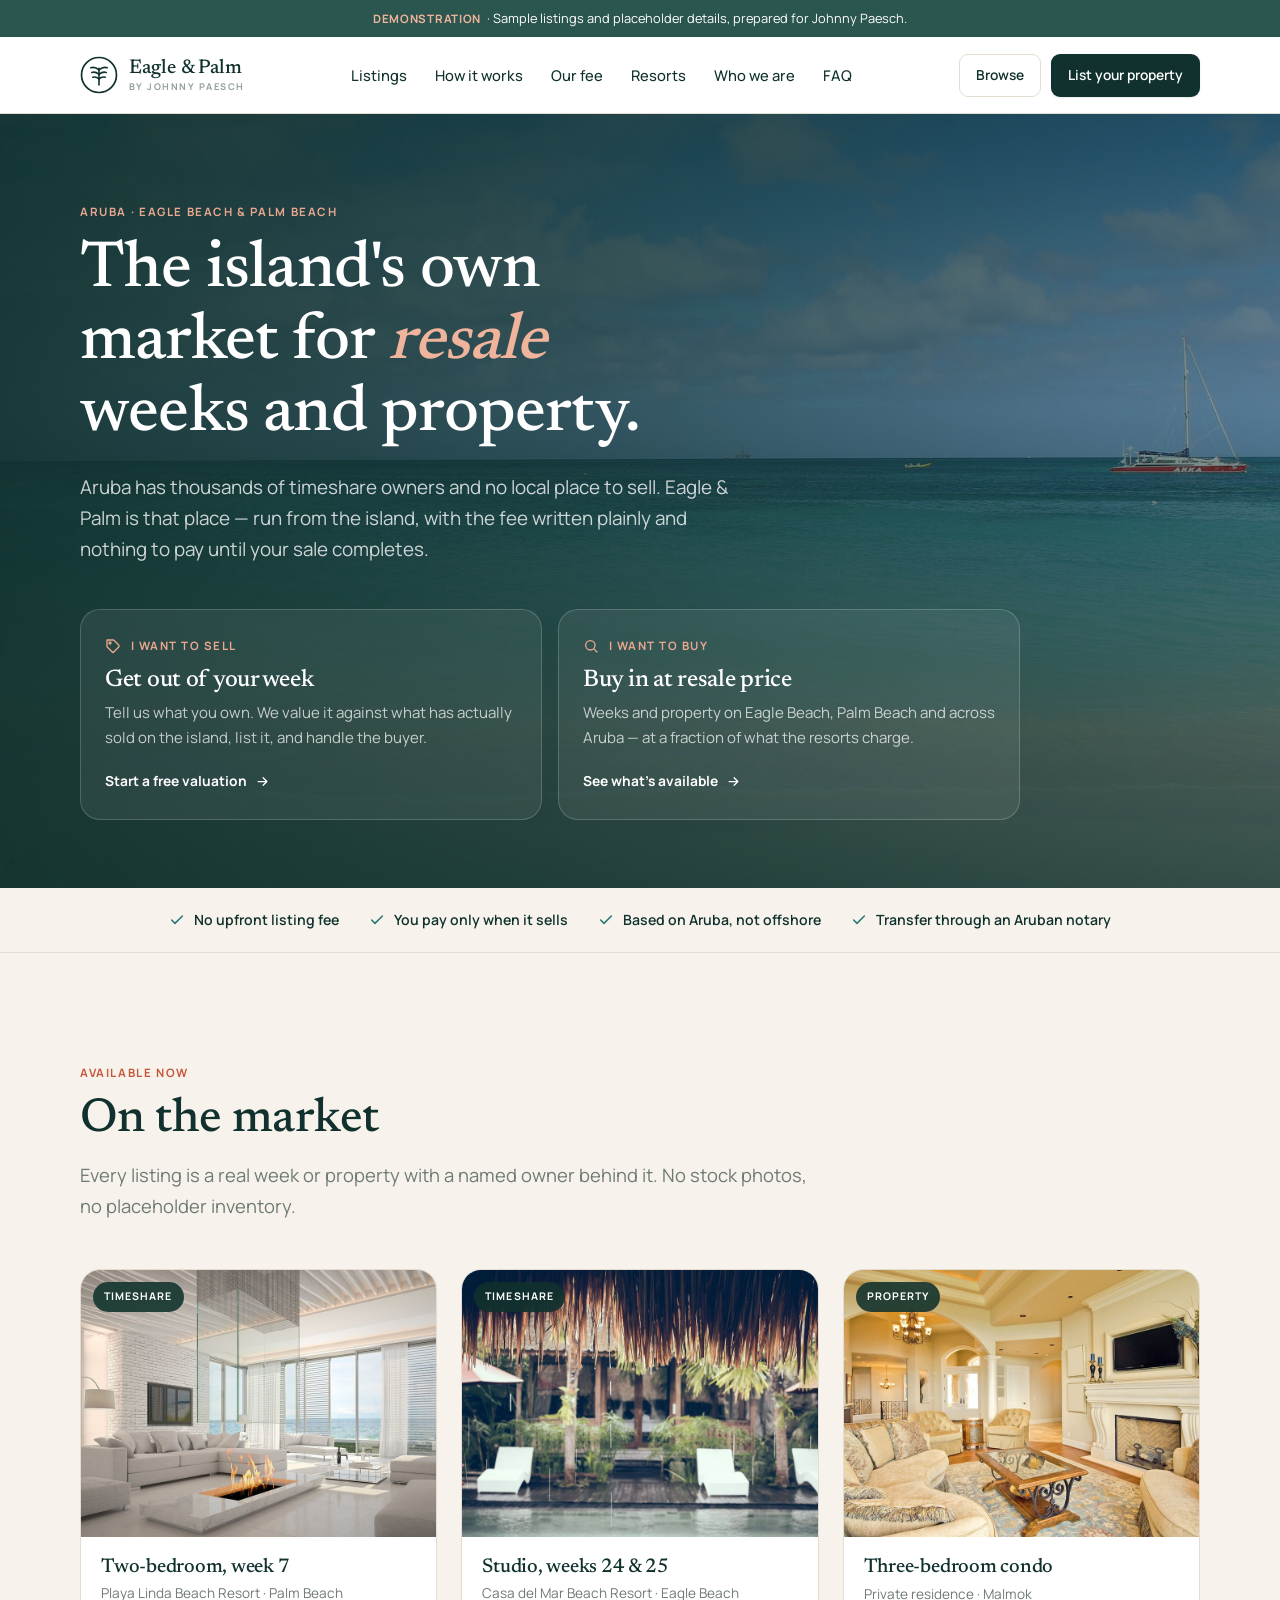
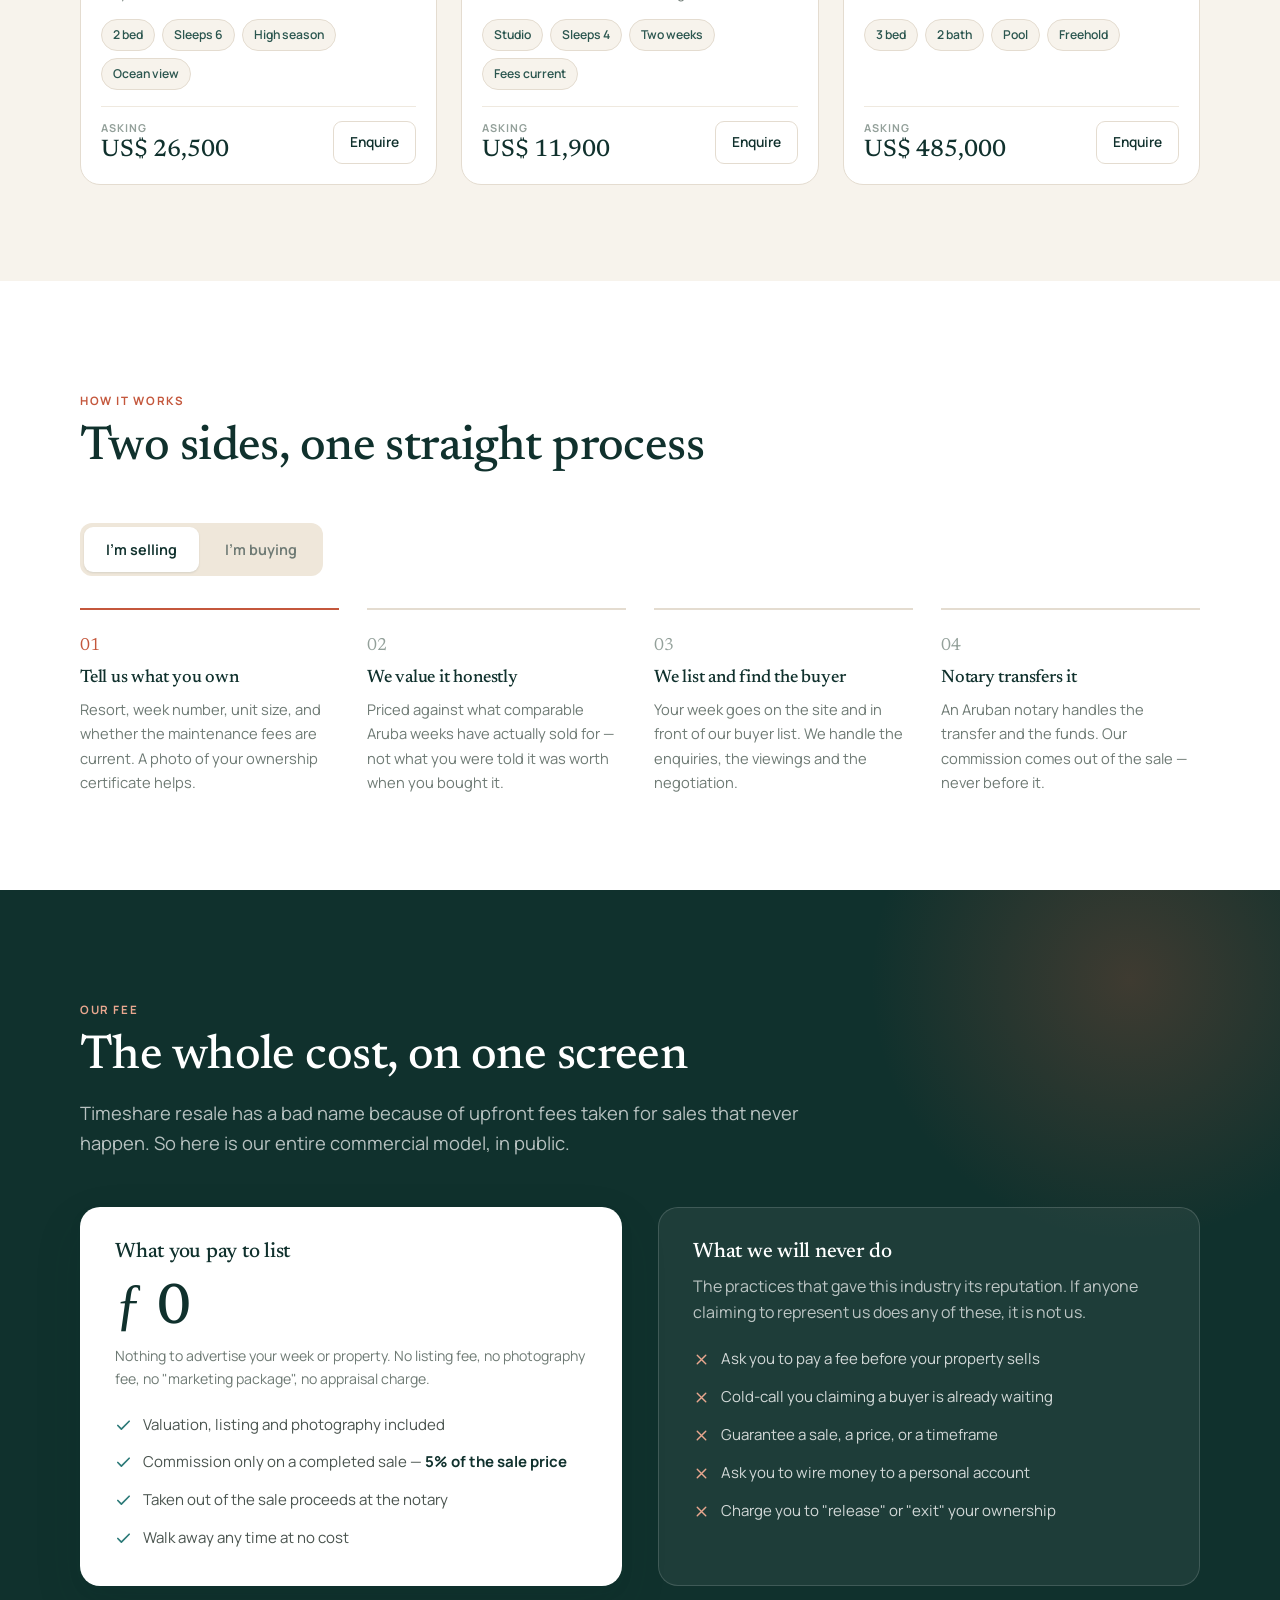
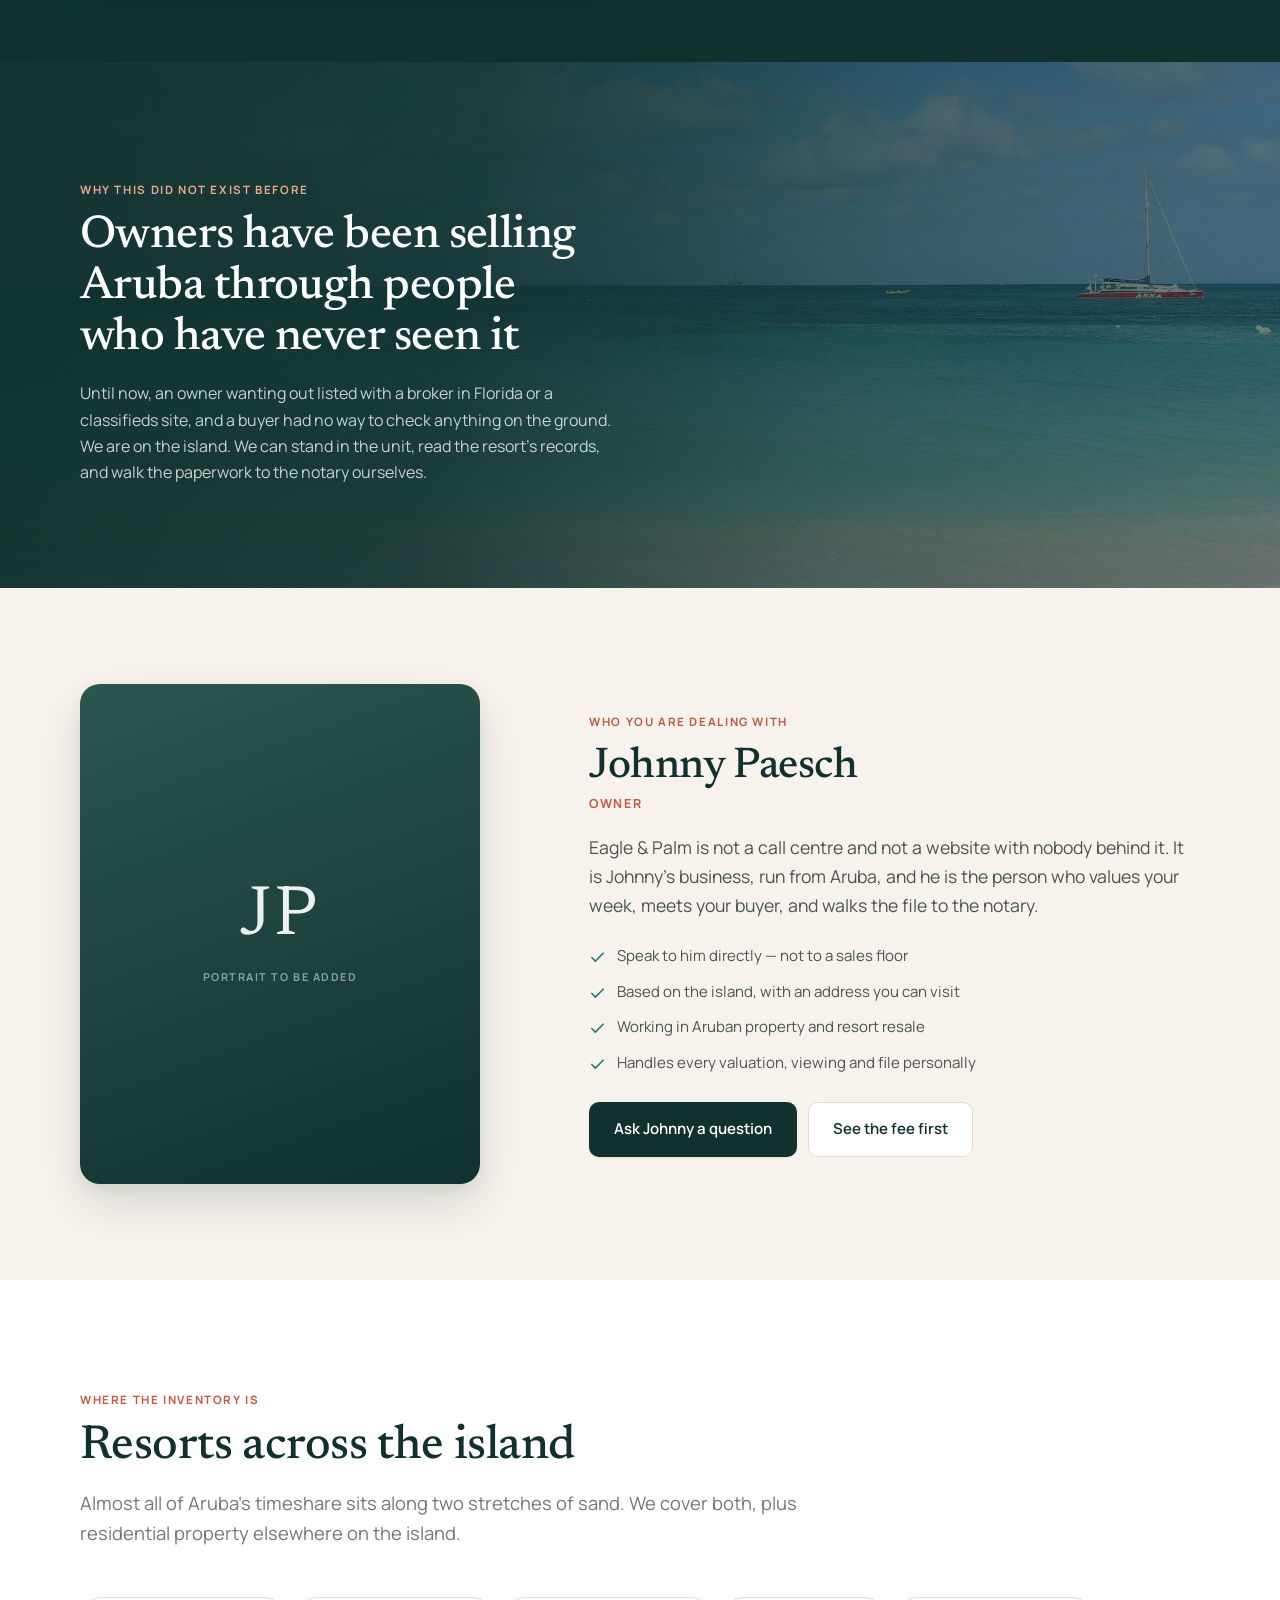
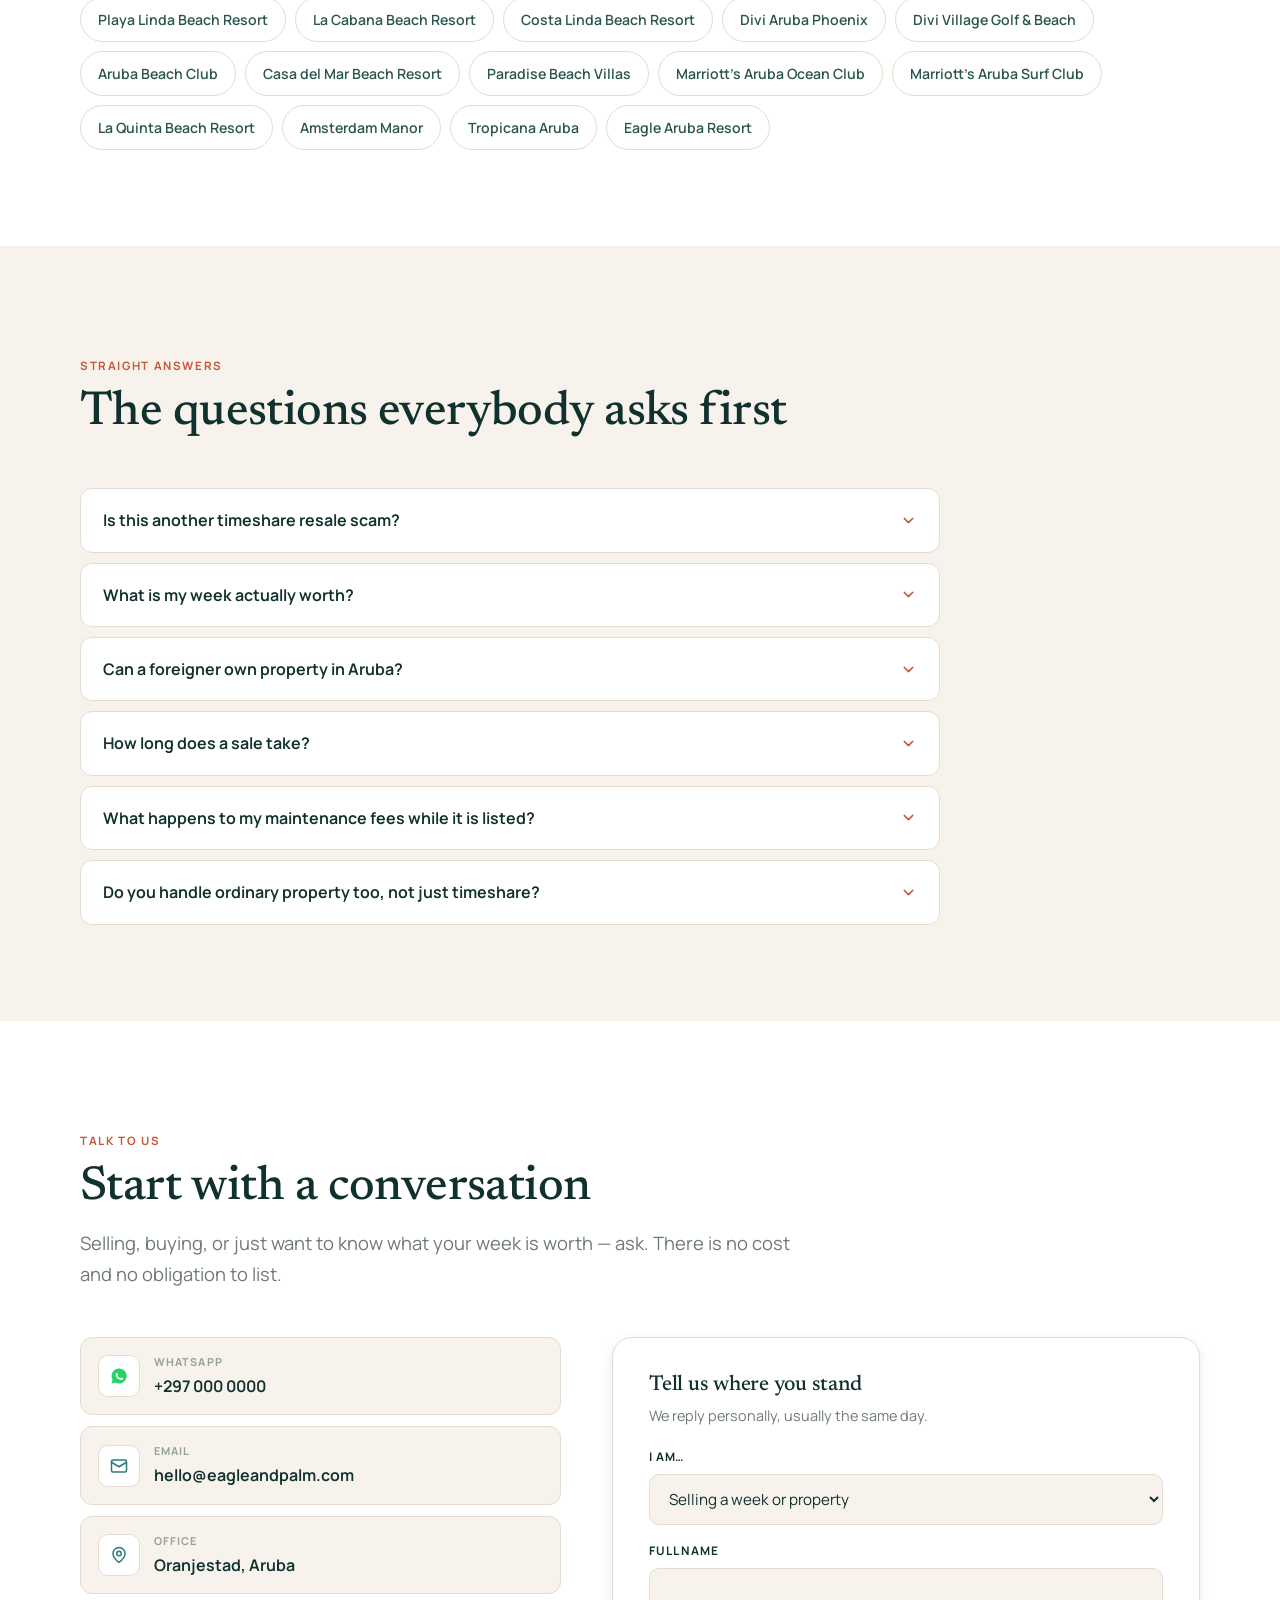
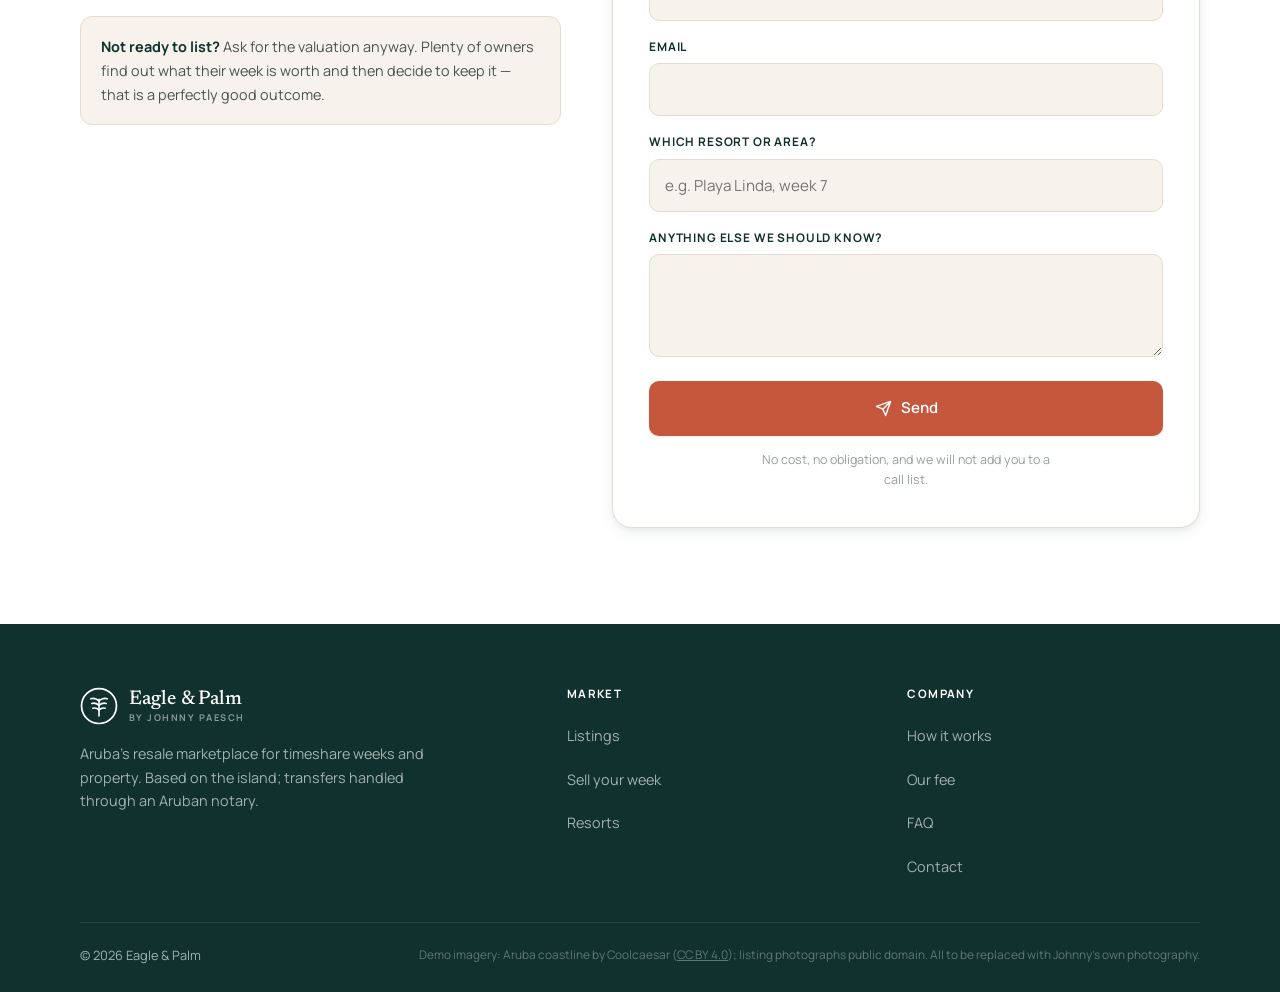
==== index.html @ dcf11fbc "Eagle & Palm — Aruba resale marketplace (demo build) A two-sided marketplace for Aruba timeshare wee" ====
<!DOCTYPE html>
<html lang="en">
<head>
<meta charset="UTF-8">
<meta name="viewport" content="width=device-width, initial-scale=1.0, viewport-fit=cover">
<title>Eagle &amp; Palm by Johnny Paesch — Aruba timeshare resale &amp; property</title>
<meta name="description" content="Aruba's own resale marketplace for timeshare weeks and property, run by Johnny Paesch. List with no upfront fee — you pay only when it sells. Based on the island, transfers handled through an Aruban notary.">
<meta name="theme-color" content="#10312D">
<meta property="og:type" content="website">
<meta property="og:title" content="Eagle &amp; Palm by Johnny Paesch — Aruba timeshare resale &amp; property">
<meta property="og:description" content="List your Aruba week or property with no upfront fee. You pay only when it sells.">
<style>
@font-face{font-family:'Newsreader';font-style:normal;font-weight:200 800;font-display:swap;src:url(fonts/newsreader.woff2) format('woff2')}
@font-face{font-family:'Manrope';font-style:normal;font-weight:200 800;font-display:swap;src:url(fonts/manrope.woff2) format('woff2')}

:root{
  /* Deep marine ink, warm bone paper, sunset coral. */
  --ink:#10312D; --ink-2:#1B453F; --ink-3:#2B564F;
  --paper:#FFFFFF; --sand:#F7F3EC; --sand-2:#EFE7DA;
  --coral:#C4573C; --coral-lift:#D66A4D; --sea:#2C7A78;
  --body:#4A544F; --muted:#6E7A74; --faint:#93A09A;
  --line:#E4DCD0; --line-soft:#EFE9DF;
  --ease:cubic-bezier(.16,1,.3,1);
  --sh-sm:0 1px 2px rgba(16,49,45,.06),0 1px 3px rgba(16,49,45,.05);
  --sh-md:0 4px 14px rgba(16,49,45,.08),0 2px 4px rgba(16,49,45,.04);
  --sh-lg:0 20px 48px rgba(16,49,45,.14),0 6px 14px rgba(16,49,45,.06);
  --r:12px; --r-lg:20px;
}
*{margin:0;padding:0;box-sizing:border-box}
html{scroll-behavior:smooth;-webkit-text-size-adjust:100%;scroll-padding-top:92px}
section[id]{scroll-margin-top:92px}
body{background:var(--paper);color:var(--body);font-family:'Manrope',system-ui,sans-serif;font-size:16px;
  line-height:1.65;-webkit-font-smoothing:antialiased;overflow-x:hidden}
h1,h2,h3{font-family:'Newsreader',Georgia,serif;color:var(--ink);font-weight:500;line-height:1.1;
  letter-spacing:-.012em;text-wrap:balance}
a{color:inherit;text-decoration:none}
button,input,select,textarea{font:inherit;color:inherit}
img,svg{display:block;max-width:100%}
:focus-visible{outline:2px solid var(--sea);outline-offset:2px;border-radius:4px}
::selection{background:rgba(196,87,60,.18)}
.hidden{display:none!important}
.wrap{max-width:1200px;margin:0 auto;padding-inline:clamp(18px,4vw,40px)}
.skip{position:absolute;left:-9999px;background:var(--ink);color:#fff;padding:10px 18px;z-index:200}
.skip:focus{left:8px;top:8px}
/* DEMO BANNER — delete the .demo-bar rule and its element to go live */
.demo-bar{background:#2B564F;color:#fff;font-size:.8rem;text-align:center;padding:9px 16px;line-height:1.5}
.demo-bar b{color:#F0B49C;font-weight:700;letter-spacing:.06em;text-transform:uppercase;font-size:.72rem}
.eyebrow{font-size:.72rem;font-weight:700;letter-spacing:.14em;text-transform:uppercase;color:var(--coral)}
.eyebrow.light{color:#E9A78F}
.lede{font-size:clamp(1.02rem,1.5vw,1.15rem);color:var(--muted);text-wrap:pretty}
.sec{padding-block:clamp(56px,7.5vw,96px)}
.sec-head{max-width:740px;margin-bottom:clamp(28px,4vw,48px)}
.sec-head h2{font-size:clamp(1.9rem,4.4vw,3rem);margin-top:12px}
.sec-head p{margin-top:14px}

/* ---------- buttons ---------- */
.btn{display:inline-flex;align-items:center;justify-content:center;gap:9px;font-weight:600;font-size:.94rem;
  padding:14px 24px;border-radius:10px;border:1px solid transparent;cursor:pointer;transition:.2s var(--ease);
  text-align:center;min-height:48px}
.btn svg{width:17px;height:17px;flex:none}
.btn-ink{background:var(--ink);color:#fff;box-shadow:var(--sh-sm)}
.btn-ink:hover{background:var(--ink-2);transform:translateY(-1px);box-shadow:var(--sh-md)}
.btn-coral{background:var(--coral);color:#fff;box-shadow:var(--sh-sm)}
.btn-coral:hover{background:var(--coral-lift);transform:translateY(-1px);box-shadow:var(--sh-md)}
.btn-line{background:var(--paper);color:var(--ink);border-color:var(--line)}
.btn-line:hover{border-color:var(--ink);background:var(--sand)}
.btn-onink{background:rgba(255,255,255,.1);color:#fff;border-color:rgba(255,255,255,.28)}
.btn-onink:hover{background:rgba(255,255,255,.18)}
.btn-sm{padding:9px 16px;font-size:.86rem;min-height:42px;border-radius:9px}
.btn-block{width:100%}

/* ---------- header ---------- */
header{position:sticky;top:0;z-index:90;background:var(--paper);border-bottom:1px solid var(--line)}
.bar{display:flex;align-items:center;justify-content:space-between;gap:18px;height:76px}
.brand{display:flex;align-items:center;gap:11px;min-height:44px}
.brand .mk{width:38px;height:38px;flex:none}
.brand .wm{display:flex;flex-direction:column;line-height:1.05}
.brand b{font-family:'Newsreader',serif;font-size:1.24rem;font-weight:500;color:var(--ink);letter-spacing:.005em;
  white-space:nowrap}
.brand .by{font-size:.58rem;font-weight:700;letter-spacing:.16em;text-transform:uppercase;color:var(--faint);
  white-space:nowrap;margin-top:3px}
.foot-grid .brand .by{color:rgba(255,255,255,.5)}
@media(max-width:420px){.brand b{font-size:1.08rem}.brand .by{font-size:.52rem;letter-spacing:.13em}}
nav.main{display:flex;gap:2px}
nav.main a{font-size:.92rem;font-weight:500;color:var(--ink);padding:9px 13px;border-radius:8px;transition:.18s}
nav.main a:hover{background:var(--sand);color:var(--coral)}
.bar-r{display:flex;align-items:center;gap:10px}
.burger{display:none;background:transparent;border:1px solid var(--line);border-radius:9px;padding:10px;cursor:pointer;
  min-height:44px;min-width:44px;align-items:center;justify-content:center}
.burger svg{width:20px;height:20px;color:var(--ink)}
.wa-head{display:none;width:44px;height:44px;border-radius:9px;background:#25D366;color:#fff;place-items:center;flex:none}
.wa-head svg{width:21px;height:21px}
@media(max-width:1060px){
  nav.main,.bar-r .btn-desk{display:none}
  .burger{display:flex}.wa-head{display:grid}
}
#mmenu{border-top:1px solid var(--line);padding:16px clamp(18px,4vw,40px) 24px;display:flex;flex-direction:column;gap:2px}
#mmenu a{font-size:1.02rem;font-weight:600;color:var(--ink);padding:13px 0;border-bottom:1px solid var(--line-soft)}
#mmenu .mcta{display:grid;gap:10px;margin-top:16px}

/* ---------- hero ---------- */
.hero{position:relative;background:var(--ink);color:#fff;overflow:hidden;isolation:isolate}
.hero-bg{position:absolute;inset:0;z-index:-2}
.hero-bg img{width:100%;height:100%;object-fit:cover}
.hero-veil{position:absolute;inset:0;z-index:-1;background:
  linear-gradient(90deg,rgba(16,49,45,.9) 0%,rgba(16,49,45,.66) 42%,rgba(16,49,45,.24) 100%),
  linear-gradient(180deg,rgba(16,49,45,.62) 0%,rgba(16,49,45,.3) 38%,rgba(16,49,45,.8) 100%)}
.hero .wrap{padding-block:clamp(52px,7vw,88px) clamp(44px,5.5vw,68px)}
.hero h1{color:#fff;font-size:clamp(2.3rem,5.6vw,4.1rem);max-width:16ch}
.hero h1 em{font-style:italic;color:#F0B49C}
.hero .sub{margin-top:20px;max-width:56ch;font-size:clamp(1.02rem,1.6vw,1.18rem);color:rgba(255,255,255,.78);text-wrap:pretty}
.paths{display:grid;grid-template-columns:1fr 1fr;gap:16px;margin-top:clamp(30px,4vw,44px);max-width:940px}
@media(max-width:760px){.paths{grid-template-columns:1fr}}
.path{display:block;background:rgba(255,255,255,.07);border:1px solid rgba(255,255,255,.18);border-radius:var(--r-lg);
  padding:26px 24px;transition:.25s var(--ease);text-align:left}
.path:hover{background:rgba(255,255,255,.13);border-color:rgba(255,255,255,.34);transform:translateY(-2px)}
.path .k{display:flex;align-items:center;gap:10px;font-size:.72rem;font-weight:700;letter-spacing:.13em;
  text-transform:uppercase;color:#E9A78F}
.path .k svg{width:16px;height:16px}
.path h2{color:#fff;font-size:1.5rem;margin:12px 0 8px}
.path p{font-size:.94rem;color:rgba(255,255,255,.72);margin-bottom:16px}
.path .go{display:inline-flex;align-items:center;gap:8px;font-size:.86rem;font-weight:700;color:#fff}
.path .go svg{width:15px;height:15px;transition:transform .25s var(--ease)}
.path:hover .go svg{transform:translateX(4px)}

/* ---------- promise bar ---------- */
.promise{background:var(--sand);border-bottom:1px solid var(--line)}
.promise .wrap{display:flex;flex-wrap:wrap;gap:14px 30px;justify-content:center;padding-block:20px}
.promise div{display:flex;align-items:center;gap:9px;font-size:.88rem;font-weight:600;color:var(--ink)}
.promise svg{width:16px;height:16px;color:var(--sea);flex:none}

/* ---------- listings ---------- */
#listings{background:var(--sand)}
.grid-l{display:grid;grid-template-columns:repeat(3,1fr);gap:clamp(16px,2vw,24px)}
@media(max-width:940px){.grid-l{grid-template-columns:repeat(2,1fr)}}
@media(max-width:620px){.grid-l{grid-template-columns:1fr}}
.card{background:var(--paper);border:1px solid var(--line);border-radius:var(--r-lg);overflow:hidden;
  transition:.28s var(--ease);display:flex;flex-direction:column}
.card:hover{transform:translateY(-3px);box-shadow:var(--sh-lg);border-color:transparent}
.card .ph{aspect-ratio:4/3;background:var(--sand-2);position:relative;overflow:hidden}
.card .ph img{width:100%;height:100%;object-fit:cover;transition:transform .6s var(--ease)}
.card:hover .ph img{transform:scale(1.04)}
.card .tag{position:absolute;top:12px;left:12px;background:rgba(16,49,45,.88);color:#fff;font-size:.66rem;
  font-weight:700;letter-spacing:.1em;text-transform:uppercase;padding:6px 11px;border-radius:20px;backdrop-filter:blur(6px)}
.card .body{padding:20px;display:flex;flex-direction:column;flex-grow:1}
.card h3{font-size:1.24rem;margin-bottom:4px}
.card .loc{font-size:.85rem;color:var(--muted);margin-bottom:14px}
.card .specs{display:flex;flex-wrap:wrap;gap:7px;margin-bottom:16px}
.card .specs span{font-size:.76rem;font-weight:600;color:var(--ink-3);background:var(--sand);border:1px solid var(--line);
  border-radius:20px;padding:5px 11px}
.card .foot{margin-top:auto;display:flex;align-items:flex-end;justify-content:space-between;gap:12px;
  padding-top:14px;border-top:1px solid var(--line-soft)}
.card .price{font-family:'Newsreader',serif;font-size:1.5rem;font-weight:500;color:var(--ink);line-height:1.1}
.card .price small{display:block;font-family:'Manrope';font-size:.68rem;font-weight:700;letter-spacing:.09em;
  text-transform:uppercase;color:var(--faint);margin-bottom:3px}
.empty-l{background:var(--paper);border:1px dashed var(--line);border-radius:var(--r-lg);padding:clamp(34px,5vw,56px);
  text-align:center;max-width:640px;margin-inline:auto}
.empty-l h3{font-size:1.5rem;margin-bottom:10px}
.empty-l p{color:var(--muted);margin-bottom:22px;max-width:44ch;margin-inline:auto}

/* ---------- how it works ---------- */
.tabs{display:flex;gap:4px;background:var(--sand-2);padding:4px;border-radius:12px;width:fit-content;margin-bottom:32px}
.tabs button{border:0;background:transparent;padding:11px 22px;border-radius:9px;font-size:.9rem;font-weight:650;
  color:var(--muted);cursor:pointer;transition:.18s;min-height:44px}
.tabs button.on{background:var(--paper);color:var(--ink);box-shadow:var(--sh-sm)}
.steps{display:grid;grid-template-columns:repeat(4,1fr);gap:clamp(16px,2.4vw,28px)}
@media(max-width:900px){.steps{grid-template-columns:1fr 1fr}}
@media(max-width:560px){.steps{grid-template-columns:1fr}}
.step{border-top:2px solid var(--line);padding-top:22px;position:relative}
.step:first-child{border-color:var(--coral)}
.step .n{font-family:'Newsreader',serif;font-size:1.1rem;color:var(--faint);display:block;margin-bottom:8px}
.step:first-child .n{color:var(--coral)}
.step h3{font-size:1.12rem;margin-bottom:8px}
.step p{font-size:.92rem;color:var(--muted)}

/* ---------- fees ---------- */
#fees{padding-bottom:clamp(48px,6vw,76px);background:var(--ink);color:rgba(255,255,255,.8);position:relative;overflow:hidden}
#fees::before{content:"";position:absolute;top:-180px;right:-120px;width:540px;height:540px;border-radius:50%;
  background:radial-gradient(circle,rgba(196,87,60,.26),transparent 68%)}
#fees .wrap{position:relative;z-index:1}
#fees h2{color:#fff}
#fees .lede{color:rgba(255,255,255,.7)}
.fee-grid{display:grid;grid-template-columns:1fr 1fr;gap:clamp(20px,3vw,36px);margin-top:clamp(28px,4vw,44px)}
@media(max-width:860px){.fee-grid{grid-template-columns:1fr}}
.fee-card{background:rgba(255,255,255,.06);border:1px solid rgba(255,255,255,.15);border-radius:var(--r-lg);padding:clamp(24px,3vw,34px)}
.fee-card.hi{background:var(--paper);color:var(--body);border-color:transparent;box-shadow:var(--sh-lg)}
.fee-card h3{font-size:1.3rem;margin-bottom:6px;color:#fff}
.fee-card.hi h3{color:var(--ink)}
.fee-card .amt{font-family:'Newsreader',serif;font-size:clamp(2.6rem,6vw,3.6rem);font-weight:500;color:var(--ink);line-height:1;margin:16px 0 6px}
.fee-card .note{font-size:.88rem;color:var(--muted)}
.fee-list{list-style:none;display:grid;gap:13px;margin-top:18px}
.fee-list li{display:flex;gap:11px;font-size:.94rem;align-items:flex-start}
.fee-list li svg{width:17px;height:17px;flex:none;margin-top:4px}
.fee-list .no svg{color:#E9A78F}
.fee-list .yes svg{color:var(--sea)}
.tbc{display:inline-block;background:rgba(196,87,60,.14);color:#E9A78F;border:1px dashed rgba(233,167,143,.5);
  border-radius:7px;padding:2px 9px;font-size:.8rem;font-weight:700;letter-spacing:.04em}
.fee-card.hi .tbc{background:rgba(196,87,60,.1);color:var(--coral);border-color:rgba(196,87,60,.4)}

/* ---------- who you're dealing with ---------- */
#owner{background:var(--sand)}
.owner-grid{display:grid;grid-template-columns:.85fr 1.15fr;gap:clamp(26px,4.5vw,60px);align-items:center}
@media(max-width:820px){.owner-grid{grid-template-columns:1fr;gap:28px}}
.owner-photo{position:relative;border-radius:var(--r-lg);overflow:hidden;background:var(--sand-2);
  aspect-ratio:4/5;max-width:400px;box-shadow:var(--sh-lg)}
.owner-photo img{width:100%;height:100%;object-fit:cover}
.owner-photo .slot{position:absolute;inset:0;display:flex;flex-direction:column;align-items:center;
  justify-content:center;gap:14px;background:linear-gradient(160deg,var(--ink-3),var(--ink))}
.owner-photo .initials{font-family:'Newsreader',serif;font-size:4.4rem;font-weight:400;color:#fff;
  letter-spacing:.04em;line-height:1;opacity:.92}
.owner-photo .cap{font-size:.68rem;font-weight:700;letter-spacing:.14em;text-transform:uppercase;
  color:rgba(255,255,255,.5)}
.owner-name{font-size:clamp(1.9rem,4vw,2.7rem);margin:12px 0 4px}
.owner-role{font-size:.78rem;font-weight:700;letter-spacing:.13em;text-transform:uppercase;color:var(--coral)}
.owner-body{margin-top:18px;font-size:clamp(1rem,1.5vw,1.1rem);color:var(--body);max-width:56ch;text-wrap:pretty}
.owner-facts{display:grid;gap:11px;margin-top:24px;max-width:520px}
.owner-facts div{display:flex;gap:11px;align-items:flex-start;font-size:.94rem}
.owner-facts svg{width:17px;height:17px;color:var(--sea);flex:none;margin-top:5px}
.owner-cta{display:flex;gap:11px;flex-wrap:wrap;margin-top:26px}

/* ---------- resorts ---------- */
.resorts{display:flex;flex-wrap:wrap;gap:9px}
.resorts span{font-size:.88rem;font-weight:600;color:var(--ink-3);background:var(--paper);border:1px solid var(--line);
  border-radius:24px;padding:10px 17px}

/* ---------- band ---------- */
.band{position:relative;overflow:hidden;background:var(--ink);color:#fff}
.band img{position:absolute;inset:0;width:100%;height:100%;object-fit:cover;opacity:0;transition:opacity 1s var(--ease)}
.band img.loaded{opacity:.6}
.band::after{content:"";position:absolute;inset:0;background:
  linear-gradient(100deg,rgba(16,49,45,.96) 0%,rgba(16,49,45,.88) 36%,rgba(16,49,45,.5) 68%,rgba(16,49,45,.3) 100%)}
.band .wrap{position:relative;z-index:2;padding-block:clamp(60px,8vw,110px)}
.band h2{color:#fff;font-size:clamp(1.85rem,4.2vw,2.9rem);max-width:20ch}
.band p{color:rgba(255,255,255,.76);max-width:54ch;margin-top:16px}

/* ---------- faq ---------- */
#faq{background:var(--sand)}
.faq-list{display:grid;gap:10px;max-width:860px}
details.faq{background:var(--paper);border:1px solid var(--line);border-radius:var(--r);overflow:hidden}
details.faq summary{display:flex;align-items:center;justify-content:space-between;gap:16px;padding:18px 22px;
  cursor:pointer;font-weight:650;color:var(--ink);list-style:none;min-height:56px}
details.faq summary::-webkit-details-marker{display:none}
details.faq summary svg{width:17px;height:17px;color:var(--coral);flex:none;transition:transform .3s var(--ease)}
details.faq[open] summary svg{transform:rotate(180deg)}
details.faq .a{padding:0 22px 20px;font-size:.94rem;color:var(--muted);max-width:70ch}
details.faq .a p+p{margin-top:10px}

/* ---------- contact ---------- */
.contact-grid{display:grid;grid-template-columns:.9fr 1.1fr;gap:clamp(26px,4vw,52px);align-items:start}
@media(max-width:900px){.contact-grid{grid-template-columns:1fr}}
.deets{display:grid;gap:11px}
.deet{display:flex;align-items:center;gap:14px;background:var(--sand);border:1px solid var(--line);
  border-radius:var(--r);padding:15px 17px;transition:.2s}
.deet:hover{border-color:var(--ink)}
.deet .ic{width:42px;height:42px;border-radius:10px;background:var(--paper);border:1px solid var(--line);
  display:grid;place-items:center;flex:none}
.deet .ic svg{width:18px;height:18px;color:var(--sea)}
.deet .k{display:block;font-size:.68rem;font-weight:700;letter-spacing:.1em;text-transform:uppercase;color:var(--faint)}
.deet .v{display:block;font-weight:650;color:var(--ink);margin-top:2px;word-break:break-word}
.form-card{background:var(--paper);border:1px solid var(--line);border-radius:var(--r-lg);padding:clamp(24px,3vw,36px);
  box-shadow:var(--sh-md)}
.form-card h3{font-size:1.34rem;margin-bottom:6px}
.form-card>p{font-size:.9rem;color:var(--muted);margin-bottom:20px}
.field{margin-bottom:16px}
.field label{display:block;font-size:.74rem;font-weight:700;letter-spacing:.07em;text-transform:uppercase;
  color:var(--ink);margin-bottom:7px}
.field input,.field select,.field textarea{width:100%;min-width:0;max-width:100%;padding:13px 15px;
  background:var(--sand);border:1.5px solid var(--line);border-radius:10px;outline:0;transition:.2s;
  font-size:.95rem;color:var(--ink);font-family:inherit}
.field input[type="date"]{-webkit-appearance:none;appearance:none;display:block}
.field input[type="date"]::-webkit-date-and-time-value{text-align:left;margin:0;min-width:0}
@media(max-width:768px){.field input,.field select,.field textarea{font-size:16px}}
.field input:focus,.field select:focus,.field textarea:focus{border-color:var(--sea);background:var(--paper);
  box-shadow:0 0 0 4px rgba(44,122,120,.12)}
.form-note{font-size:.78rem;color:var(--faint);margin-top:14px;text-align:center;max-width:36ch;margin-inline:auto}

/* ---------- footer ---------- */
footer{background:var(--ink);color:rgba(255,255,255,.62);font-size:.9rem;padding-block:clamp(40px,5vw,60px) 26px}
.foot-grid{display:grid;grid-template-columns:1.5fr 1fr 1fr;gap:clamp(24px,4vw,48px);padding-bottom:34px}
@media(max-width:820px){.foot-grid{grid-template-columns:1fr;gap:28px}}
.foot-grid .brand b{color:#fff}
.foot-grid p{margin-top:14px;max-width:40ch}
.foot-grid h4{color:#fff;font-family:'Manrope';font-size:.72rem;font-weight:700;letter-spacing:.12em;
  text-transform:uppercase;margin-bottom:12px}
.foot-grid ul{list-style:none;display:grid;gap:2px}
.foot-grid ul a{display:inline-block;padding-block:9px;min-height:40px}
.foot-grid ul a:hover{color:#E9A78F}
.foot-bot{border-top:1px solid rgba(255,255,255,.1);padding-top:22px;display:flex;justify-content:space-between;
  gap:14px;flex-wrap:wrap;font-size:.8rem}
.credit{color:rgba(255,255,255,.34);font-size:.74rem}
.credit a{text-decoration:underline}

.rv{opacity:0;transform:translateY(16px);transition:opacity .6s var(--ease),transform .6s var(--ease)}
.rv.in{opacity:1;transform:none}
@media(prefers-reduced-motion:reduce){
  *,*::before,*::after{animation-duration:.01ms!important;transition-duration:.01ms!important;scroll-behavior:auto!important}
  .rv{opacity:1;transform:none}
}
</style>
<script type="application/ld+json">
{
  "@context":"https://schema.org","@type":"RealEstateAgent",
  "name":"Eagle & Palm","alternateName":"Eagle & Palm by Johnny Paesch",
  "description":"Aruba resale marketplace for timeshare weeks and property. No upfront listing fee.",
  "founder":{"@type":"Person","name":"Johnny Paesch"},
  "areaServed":{"@type":"Country","name":"Aruba"},
  "knowsLanguage":["en","nl","es","pap"]
}
</script>
</head>
<body>

<svg width="0" height="0" style="position:absolute" aria-hidden="true"><defs>
<symbol id="i-check" viewBox="0 0 24 24" fill="none" stroke="currentColor" stroke-width="2.4" stroke-linecap="round" stroke-linejoin="round"><path d="m20 6-11 11-5-5"/></symbol>
<symbol id="i-x" viewBox="0 0 24 24" fill="none" stroke="currentColor" stroke-width="2" stroke-linecap="round"><path d="M18 6 6 18M6 6l12 12"/></symbol>
<symbol id="i-arrow" viewBox="0 0 24 24" fill="none" stroke="currentColor" stroke-width="2" stroke-linecap="round" stroke-linejoin="round"><path d="M5 12h14M13 6l6 6-6 6"/></symbol>
<symbol id="i-menu" viewBox="0 0 24 24" fill="none" stroke="currentColor" stroke-width="2" stroke-linecap="round"><path d="M3 6h18M3 12h18M3 18h18"/></symbol>
<symbol id="i-tag" viewBox="0 0 24 24" fill="none" stroke="currentColor" stroke-width="2" stroke-linecap="round" stroke-linejoin="round"><path d="M20.6 13.4 12 22l-9-9V3h10l7.6 7.6a2 2 0 0 1 0 2.8Z"/><circle cx="7.5" cy="7.5" r="1.5"/></symbol>
<symbol id="i-search" viewBox="0 0 24 24" fill="none" stroke="currentColor" stroke-width="2" stroke-linecap="round" stroke-linejoin="round"><circle cx="11" cy="11" r="7"/><path d="m21 21-4.3-4.3"/></symbol>
<symbol id="i-shield" viewBox="0 0 24 24" fill="none" stroke="currentColor" stroke-width="2" stroke-linecap="round" stroke-linejoin="round"><path d="M12 22s8-4 8-10V5l-8-3-8 3v7c0 6 8 10 8 10Z"/><path d="m9 12 2 2 4-4"/></symbol>
<symbol id="i-pin" viewBox="0 0 24 24" fill="none" stroke="currentColor" stroke-width="2" stroke-linecap="round" stroke-linejoin="round"><path d="M20 10c0 6-8 12-8 12s-8-6-8-12a8 8 0 0 1 16 0Z"/><circle cx="12" cy="10" r="3"/></symbol>
<symbol id="i-mail" viewBox="0 0 24 24" fill="none" stroke="currentColor" stroke-width="2" stroke-linecap="round" stroke-linejoin="round"><rect x="2" y="4" width="20" height="16" rx="2"/><path d="m22 7-10 6L2 7"/></symbol>
<symbol id="i-chev" viewBox="0 0 24 24" fill="none" stroke="currentColor" stroke-width="2" stroke-linecap="round" stroke-linejoin="round"><path d="m6 9 6 6 6-6"/></symbol>
<symbol id="i-send" viewBox="0 0 24 24" fill="none" stroke="currentColor" stroke-width="2" stroke-linecap="round" stroke-linejoin="round"><path d="M22 2 11 13M22 2l-7 20-4-9-9-4Z"/></symbol>
<symbol id="i-wa" viewBox="0 0 24 24" fill="currentColor"><path d="M12 2a10 10 0 0 0-8.6 15L2 22l5.2-1.4A10 10 0 1 0 12 2Zm5.6 14.2c-.2.6-1.2 1.2-1.7 1.2-.5.1-1 .1-1.6-.1-.4-.1-.9-.3-1.5-.5-2.6-1.1-4.3-3.7-4.4-3.9-.1-.2-1-1.4-1-2.6s.6-1.8.9-2.1c.2-.2.5-.3.7-.3h.5c.2 0 .4 0 .6.5l.8 1.9c.1.1.1.3 0 .5l-.3.4-.4.4c-.1.1-.3.3-.1.5.1.3.6 1.1 1.4 1.7 1 .8 1.7 1.1 2 1.2.2.1.4.1.5-.1l.7-.9c.2-.2.3-.2.6-.1l1.8.9c.3.1.4.2.5.3.1.2.1.6-.1 1.1Z"/></symbol>
<symbol id="i-key" viewBox="0 0 24 24" fill="none" stroke="currentColor" stroke-width="2" stroke-linecap="round" stroke-linejoin="round"><circle cx="7.5" cy="15.5" r="4.5"/><path d="m10.7 12.3 8.6-8.6M17 6l3 3M14 9l3 3"/></symbol>
<symbol id="i-cal" viewBox="0 0 24 24" fill="none" stroke="currentColor" stroke-width="2" stroke-linecap="round" stroke-linejoin="round"><rect x="3" y="4" width="18" height="18" rx="2"/><path d="M16 2v4M8 2v4M3 10h18"/></symbol>
<symbol id="i-mark" viewBox="0 0 40 40">
  <circle cx="20" cy="20" r="18.4" fill="none" stroke="currentColor" stroke-width="1.8"/>
  <g stroke="currentColor" stroke-width="1.7" stroke-linecap="round" fill="none">
    <path d="M20 30.5V13"/>
    <path d="M20 14.6c-3-2.6-6.1-3.1-8.7-2.2"/><path d="M20 14.6c3-2.6 6.1-3.1 8.7-2.2"/>
    <path d="M20 19.4c-2.7-2.3-5.4-2.8-7.6-2"/><path d="M20 19.4c2.7-2.3 5.4-2.8 7.6-2"/>
    <path d="M20 24.1c-2.3-2-4.6-2.4-6.5-1.7"/><path d="M20 24.1c2.3-2 4.6-2.4 6.5-1.7"/>
  </g>
</symbol>
</defs></svg>

<!-- DEMO BANNER — delete this element before the site goes live -->
<div class="demo-bar"><b>Demonstration</b> &nbsp;· Sample listings and placeholder details, prepared for Johnny Paesch.</div>

<a class="skip" href="#main">Skip to content</a>

<header>
  <div class="wrap bar">
    <a href="#top" class="brand" aria-label="Eagle &amp; Palm home">
      <svg class="mk" style="color:var(--ink)"><use href="#i-mark"/></svg>
      <span class="wm"><b>Eagle &amp; Palm</b><span class="by">by Johnny Paesch</span></span>
    </a>
    <nav class="main" aria-label="Main">
      <a href="#listings">Listings</a>
      <a href="#how">How it works</a>
      <a href="#fees">Our fee</a>
      <a href="#resorts">Resorts</a>
      <a href="#owner">Who we are</a>
      <a href="#faq">FAQ</a>
    </nav>
    <div class="bar-r">
      <a class="btn btn-sm btn-line btn-desk" href="#buy">Browse</a>
      <a class="btn btn-sm btn-ink btn-desk" href="#sell">List your property</a>
      <a class="wa-head" id="wa-head" href="#contact" aria-label="WhatsApp"><svg><use href="#i-wa"/></svg></a>
      <button class="burger" onclick="EP.menu()" aria-label="Menu"><svg><use href="#i-menu"/></svg></button>
    </div>
  </div>
  <div id="mmenu" class="hidden">
    <a href="#listings" onclick="EP.menu()">Listings</a>
    <a href="#how" onclick="EP.menu()">How it works</a>
    <a href="#fees" onclick="EP.menu()">Our fee</a>
    <a href="#resorts" onclick="EP.menu()">Resorts</a>
    <a href="#owner" onclick="EP.menu()">Who we are</a>
    <a href="#faq" onclick="EP.menu()">FAQ</a>
    <div class="mcta">
      <a class="btn btn-ink btn-block" href="#sell" onclick="EP.menu()">List your property</a>
      <a class="btn btn-line btn-block" href="#buy" onclick="EP.menu()">Browse listings</a>
    </div>
  </div>
</header>

<main id="main">
<section class="hero" id="top">
  <div class="hero-bg">
    <picture>
      <source media="(max-width:700px)" srcset="hero-tall.jpg">
      <img src="hero-wide.jpg" alt="The turquoise shallows off Aruba's west coast" fetchpriority="high">
    </picture>
  </div>
  <div class="hero-veil" aria-hidden="true"></div>
  <div class="wrap">
    <p class="eyebrow light">Aruba · Eagle Beach &amp; Palm Beach</p>
    <h1 style="margin-top:14px">The island's own market for <em>resale</em> weeks and property.</h1>
    <p class="sub">Aruba has thousands of timeshare owners and no local place to sell. Eagle &amp; Palm is that place —
      run from the island, with the fee written plainly and nothing to pay until your sale completes.</p>
    <div class="paths">
      <a class="path" href="#sell">
        <span class="k"><svg><use href="#i-tag"/></svg>I want to sell</span>
        <h2>Get out of your week</h2>
        <p>Tell us what you own. We value it against what has actually sold on the island, list it, and handle the buyer.</p>
        <span class="go">Start a free valuation <svg><use href="#i-arrow"/></svg></span>
      </a>
      <a class="path" href="#buy">
        <span class="k"><svg><use href="#i-search"/></svg>I want to buy</span>
        <h2>Buy in at resale price</h2>
        <p>Weeks and property on Eagle Beach, Palm Beach and across Aruba — at a fraction of what the resorts charge.</p>
        <span class="go">See what's available <svg><use href="#i-arrow"/></svg></span>
      </a>
    </div>
  </div>
</section>

<div class="promise">
  <div class="wrap">
    <div><svg><use href="#i-check"/></svg>No upfront listing fee</div>
    <div><svg><use href="#i-check"/></svg>You pay only when it sells</div>
    <div><svg><use href="#i-check"/></svg>Based on Aruba, not offshore</div>
    <div><svg><use href="#i-check"/></svg>Transfer through an Aruban notary</div>
  </div>
</div>

<section class="sec" id="listings">
  <div class="wrap">
    <div class="sec-head">
      <p class="eyebrow">Available now</p>
      <h2 id="buy">On the market</h2>
      <p class="lede">Every listing is a real week or property with a named owner behind it. No stock photos, no
        placeholder inventory.</p>
    </div>
    <div id="listing-grid" class="grid-l"></div>
    <div id="listing-empty" class="empty-l hidden">
      <h3>The first listings go live shortly</h3>
      <p>We are valuing the first properties now. Leave your details and we will send you the opening list before
        it goes public.</p>
      <a class="btn btn-ink" href="#contact">Join the buyer list</a>
    </div>
  </div>
</section>

<section class="sec" id="how">
  <div class="wrap">
    <div class="sec-head">
      <p class="eyebrow">How it works</p>
      <h2>Two sides, one straight process</h2>
    </div>
    <div class="tabs" role="tablist">
      <button id="tab-sell" class="on" onclick="EP.tab('sell')" role="tab">I'm selling</button>
      <button id="tab-buy" onclick="EP.tab('buy')" role="tab">I'm buying</button>
    </div>
    <div id="panel-sell" class="steps">
      <div class="step rv"><span class="n">01</span><h3>Tell us what you own</h3>
        <p>Resort, week number, unit size, and whether the maintenance fees are current. A photo of your ownership certificate helps.</p></div>
      <div class="step rv"><span class="n">02</span><h3>We value it honestly</h3>
        <p>Priced against what comparable Aruba weeks have actually sold for — not what you were told it was worth when you bought it.</p></div>
      <div class="step rv"><span class="n">03</span><h3>We list and find the buyer</h3>
        <p>Your week goes on the site and in front of our buyer list. We handle the enquiries, the viewings and the negotiation.</p></div>
      <div class="step rv"><span class="n">04</span><h3>Notary transfers it</h3>
        <p>An Aruban notary handles the transfer and the funds. Our commission comes out of the sale — never before it.</p></div>
    </div>
    <div id="panel-buy" class="steps hidden">
      <div class="step rv"><span class="n">01</span><h3>Find what fits</h3>
        <p>Browse by resort, season and size. Ask us anything — we would rather talk you out of a bad fit than sell you one.</p></div>
      <div class="step rv"><span class="n">02</span><h3>See it for real</h3>
        <p>On the island already? We will walk you through the resort. If not, we will video-call you from the unit.</p></div>
      <div class="step rv"><span class="n">03</span><h3>Make an offer</h3>
        <p>We put your offer to the owner and come back with a straight answer. No invented rival bidders.</p></div>
      <div class="step rv"><span class="n">04</span><h3>Notary completes it</h3>
        <p>Funds go through the notary, the ownership is registered in your name, and the resort updates its records.</p></div>
    </div>
  </div>
</section>

<section class="sec" id="fees">
  <div class="wrap">
    <div class="sec-head">
      <p class="eyebrow light">Our fee</p>
      <h2>The whole cost, on one screen</h2>
      <p class="lede">Timeshare resale has a bad name because of upfront fees taken for sales that never happen.
        So here is our entire commercial model, in public.</p>
    </div>
    <div class="fee-grid">
      <div class="fee-card hi">
        <h3>What you pay to list</h3>
        <div class="amt">ƒ 0</div>
        <p class="note">Nothing to advertise your week or property. No listing fee, no photography fee, no
          "marketing package", no appraisal charge.</p>
        <ul class="fee-list" style="margin-top:22px">
          <li class="yes"><svg><use href="#i-check"/></svg><span>Valuation, listing and photography included</span></li>
          <li class="yes"><svg><use href="#i-check"/></svg><span>Commission only on a completed sale — <b style="color:var(--ink)">5% of the sale price</b></span></li>
          <li class="yes"><svg><use href="#i-check"/></svg><span>Taken out of the sale proceeds at the notary</span></li>
          <li class="yes"><svg><use href="#i-check"/></svg><span>Walk away any time at no cost</span></li>
        </ul>
      </div>
      <div class="fee-card">
        <h3>What we will never do</h3>
        <p style="color:rgba(255,255,255,.7);margin-top:8px">The practices that gave this industry its reputation.
          If anyone claiming to represent us does any of these, it is not us.</p>
        <ul class="fee-list" style="margin-top:22px">
          <li class="no"><svg><use href="#i-x"/></svg><span>Ask you to pay a fee before your property sells</span></li>
          <li class="no"><svg><use href="#i-x"/></svg><span>Cold-call you claiming a buyer is already waiting</span></li>
          <li class="no"><svg><use href="#i-x"/></svg><span>Guarantee a sale, a price, or a timeframe</span></li>
          <li class="no"><svg><use href="#i-x"/></svg><span>Ask you to wire money to a personal account</span></li>
          <li class="no"><svg><use href="#i-x"/></svg><span>Charge you to "release" or "exit" your ownership</span></li>
        </ul>
      </div>
    </div>
  </div>
</section>

<section class="band">
  <img src="band-sea.jpg" alt="Aruba's west coast" loading="lazy" decoding="async" onload="this.classList.add('loaded')">
  <div class="wrap">
    <p class="eyebrow light">Why this did not exist before</p>
    <h2 style="margin-top:12px">Owners have been selling Aruba through people who have never seen it</h2>
    <p>Until now, an owner wanting out listed with a broker in Florida or a classifieds site, and a buyer had no
      way to check anything on the ground. We are on the island. We can stand in the unit, read the resort's
      records, and walk the paperwork to the notary ourselves.</p>
  </div>
</section>


<section class="sec" id="owner">
  <div class="wrap owner-grid">
    <div class="owner-photo rv">
      <!-- Replace with: <img src="johnny.jpg" alt="Johnny Paesch"> -->
      <div class="slot"><span class="initials">JP</span><span class="cap">Portrait to be added</span></div>
    </div>
    <div>
      <p class="eyebrow">Who you are dealing with</p>
      <h2 class="owner-name">Johnny Paesch</h2>
      <p class="owner-role">Owner</p>
      <p class="owner-body">Eagle &amp; Palm is not a call centre and not a website with nobody behind it. It is Johnny's business, run from Aruba, and he is the person who values your week, meets your buyer,
        and walks the file to the notary.</p>
      <div class="owner-facts rv">
        <div><svg><use href="#i-check"/></svg><span>Speak to him directly — not to a sales floor</span></div>
        <div><svg><use href="#i-check"/></svg><span>Based on the island, with an address you can visit</span></div>
        <div><svg><use href="#i-check"/></svg><span>Working in Aruban property and resort resale</span></div>
        <div><svg><use href="#i-check"/></svg><span>Handles every valuation, viewing and file personally</span></div>
      </div>
      <div class="owner-cta">
        <a class="btn btn-ink" href="#contact">Ask Johnny a question</a>
        <a class="btn btn-line" href="#fees">See the fee first</a>
      </div>
    </div>
  </div>
</section>

<section class="sec" id="resorts">
  <div class="wrap">
    <div class="sec-head">
      <p class="eyebrow">Where the inventory is</p>
      <h2>Resorts across the island</h2>
      <p class="lede">Almost all of Aruba's timeshare sits along two stretches of sand. We cover both, plus
        residential property elsewhere on the island.</p>
    </div>
    <div class="resorts rv">
      <span>Playa Linda Beach Resort</span><span>La Cabana Beach Resort</span><span>Costa Linda Beach Resort</span>
      <span>Divi Aruba Phoenix</span><span>Divi Village Golf &amp; Beach</span><span>Aruba Beach Club</span>
      <span>Casa del Mar Beach Resort</span><span>Paradise Beach Villas</span><span>Marriott's Aruba Ocean Club</span>
      <span>Marriott's Aruba Surf Club</span><span>La Quinta Beach Resort</span><span>Amsterdam Manor</span>
      <span>Tropicana Aruba</span><span>Eagle Aruba Resort</span>
    </div>
  </div>
</section>

<section class="sec" id="faq">
  <div class="wrap">
    <div class="sec-head">
      <p class="eyebrow">Straight answers</p>
      <h2>The questions everybody asks first</h2>
    </div>
    <div class="faq-list">
      <details class="faq"><summary><span>Is this another timeshare resale scam?</span><svg><use href="#i-chev"/></svg></summary>
        <div class="a"><p>A fair question, and the reason this page exists. The scam pattern is always the same: someone
          contacts you, says a buyer is ready, and asks for a fee upfront. The sale never happens and the fee is gone.</p>
          <p>We take nothing until your property actually sells, and the money moves through an Aruban notary rather than
            through us. If we never sell it, we are never paid.</p></div></details>
      <details class="faq"><summary><span>What is my week actually worth?</span><svg><use href="#i-chev"/></svg></summary>
        <div class="a"><p>Almost certainly less than you paid, and we would rather tell you that at the start than
          string you along. Resale value depends on the resort, the season, the unit size and whether the fees are current.
          High-season weeks at the beachfront resorts hold value best.</p>
          <p>The valuation is free and comes with the comparable sales it is based on.</p></div></details>
      <details class="faq"><summary><span>Can a foreigner own property in Aruba?</span><svg><use href="#i-chev"/></svg></summary>
        <div class="a"><p>Yes. Aruba does not restrict foreign ownership, which is why so much of the island's resort
          property is owned from North America and Europe. Ownership can be freehold land or long-lease government land,
          and which one you are buying matters — we will tell you plainly which it is before you commit.</p></div></details>
      <details class="faq"><summary><span>How long does a sale take?</span><svg><use href="#i-chev"/></svg></summary>
        <div class="a"><p>Honestly: it varies, and anyone giving you a firm number is guessing. Finding the right buyer is
          the slow part; once an offer is accepted, the notary transfer is the predictable part. We will tell you what
          we are seeing in the market rather than what you want to hear.</p></div></details>
      <details class="faq"><summary><span>What happens to my maintenance fees while it is listed?</span><svg><use href="#i-chev"/></svg></summary>
        <div class="a"><p>They remain yours until the transfer completes, and they need to stay current — a week in
          arrears is much harder to sell and some resorts will block the transfer entirely. If you are behind, tell us;
          it is a common situation and it is workable.</p></div></details>
      <details class="faq"><summary><span>Do you handle ordinary property too, not just timeshare?</span><svg><use href="#i-chev"/></svg></summary>
        <div class="a"><p>Yes — condos, villas and land alongside resale weeks. The process and the fee model are the same:
          nothing upfront, commission on completion, transfer through the notary.</p></div></details>
    </div>
  </div>
</section>

<section class="sec" id="contact">
  <div class="wrap">
    <div class="sec-head">
      <p class="eyebrow">Talk to us</p>
      <h2 id="sell">Start with a conversation</h2>
      <p class="lede">Selling, buying, or just want to know what your week is worth — ask. There is no cost and no
        obligation to list.</p>
    </div>
    <div class="contact-grid">
      <div>
        <div class="deets">
          <a class="deet" id="d-wa" href="#"><span class="ic"><svg style="color:#25D366"><use href="#i-wa"/></svg></span>
            <span><span class="k">WhatsApp</span><span class="v" id="v-wa">—</span></span></a>
          <a class="deet" id="d-mail" href="#"><span class="ic"><svg><use href="#i-mail"/></svg></span>
            <span><span class="k">Email</span><span class="v" id="v-mail">—</span></span></a>
          <div class="deet"><span class="ic"><svg><use href="#i-pin"/></svg></span>
            <span><span class="k">Office</span><span class="v" id="v-addr">—</span></span></div>
        </div>
        <div style="margin-top:22px;padding:18px 20px;background:var(--sand);border:1px solid var(--line);border-radius:var(--r)">
          <p style="font-size:.9rem"><b style="color:var(--ink)">Not ready to list?</b> Ask for the valuation anyway.
            Plenty of owners find out what their week is worth and then decide to keep it — that is a perfectly good outcome.</p>
        </div>
      </div>
      <div class="form-card">
        <h3>Tell us where you stand</h3>
        <p>We reply personally, usually the same day.</p>
        <form onsubmit="EP.submit(event)">
          <div class="field"><label for="f-intent">I am…</label>
            <select id="f-intent" onchange="EP.intent()">
              <option value="sell">Selling a week or property</option>
              <option value="buy">Looking to buy</option>
              <option value="value">Just want a valuation</option>
            </select></div>
          <div class="field"><label for="f-name">Full name</label><input id="f-name" type="text" autocomplete="name" required></div>
          <div class="field"><label for="f-email">Email</label><input id="f-email" type="email" autocomplete="email" required></div>
          <div class="field" id="wrap-resort"><label for="f-resort">Which resort or area?</label>
            <input id="f-resort" type="text" placeholder="e.g. Playa Linda, week 7"></div>
          <div class="field"><label for="f-msg">Anything else we should know?</label>
            <textarea id="f-msg" rows="3"></textarea></div>
          <button type="submit" class="btn btn-coral btn-block"><svg><use href="#i-send"/></svg>Send</button>
          <p class="form-note">No cost, no obligation, and we will not add you to a call list.</p>
        </form>
      </div>
    </div>
  </div>
</section>
</main>

<footer>
  <div class="wrap">
    <div class="foot-grid">
      <div>
        <span class="brand"><svg class="mk" style="color:#fff"><use href="#i-mark"/></svg>
          <span class="wm"><b style="color:#fff">Eagle &amp; Palm</b><span class="by">by Johnny Paesch</span></span></span>
        <p>Aruba's resale marketplace for timeshare weeks and property. Based on the island; transfers handled
          through an Aruban notary.</p>
      </div>
      <div><h4>Market</h4><ul>
        <li><a href="#listings">Listings</a></li><li><a href="#sell">Sell your week</a></li>
        <li><a href="#resorts">Resorts</a></li></ul></div>
      <div><h4>Company</h4><ul>
        <li><a href="#how">How it works</a></li><li><a href="#fees">Our fee</a></li>
        <li><a href="#faq">FAQ</a></li><li><a href="#contact">Contact</a></li></ul></div>
    </div>
    <div class="foot-bot">
      <p>© <span id="yr">2026</span> Eagle &amp; Palm</p>
      <p class="credit">Demo imagery: Aruba coastline by Coolcaesar (<a href="https://creativecommons.org/licenses/by/4.0/" target="_blank" rel="noopener">CC BY 4.0</a>); listing photographs public domain. All to be replaced with Johnny&rsquo;s own photography.</p>
    </div>
  </div>
</footer>

<script>
/* ─────────────────────────────────────────────────────────────
   FILL THESE IN — they appear everywhere on the site.
   Leave a value empty and it renders as "to be added" rather
   than as a wrong number.
   ───────────────────────────────────────────────────────────── */
const CONTACT = {
  whatsapp: "",                          // ← Johnny's real number, digits only e.g. "2975551234"
  whatsappLabel: "+297 000 0000",        // ← placeholder shown until the real one is added
  email: "hello@eagleandpalm.com",       // ← placeholder address
  address: "Oranjestad, Aruba"           // ← full street address to add
};

/* Real listings only. Add one object per property and the grid fills itself.
   photo: a file next to index.html, e.g. "listing-1.jpg"                     */
const LISTINGS = [
  {
    title: "Two-bedroom, week 7",
    resort: "Playa Linda Beach Resort",
    area: "Palm Beach",
    kind: "Timeshare",
    specs: ["2 bed", "Sleeps 6", "High season", "Ocean view"],
    price: "US$ 26,500",
    photo: "listing-1.jpg"
  },
  {
    title: "Studio, weeks 24 & 25",
    resort: "Casa del Mar Beach Resort",
    area: "Eagle Beach",
    kind: "Timeshare",
    specs: ["Studio", "Sleeps 4", "Two weeks", "Fees current"],
    price: "US$ 11,900",
    photo: "listing-2.jpg"
  },
  {
    title: "Three-bedroom condo",
    resort: "Private residence",
    area: "Malmok",
    kind: "Property",
    specs: ["3 bed", "2 bath", "Pool", "Freehold"],
    price: "US$ 485,000",
    photo: "listing-3.jpg"
  },
];

const EP = {
  init(){
    document.getElementById('yr').textContent = new Date().getFullYear();
    this.contact();
    this.render();
    this.intent();
    if(!matchMedia('(prefers-reduced-motion: reduce)').matches && 'IntersectionObserver' in window){
      const io = new IntersectionObserver(es => es.forEach(e => {
        if(e.isIntersecting){ e.target.classList.add('in'); io.unobserve(e.target); }
      }), { threshold:.12, rootMargin:'0px 0px -4% 0px' });
      document.querySelectorAll('.rv').forEach((el,i) => { el.style.transitionDelay = Math.min(i%4*70,210)+'ms'; io.observe(el); });
    } else document.querySelectorAll('.rv').forEach(el => el.classList.add('in'));
  },

  contact(){
    const tbc = '<span class="tbc" style="font-size:.78rem">to be added</span>';
    const wa = CONTACT.whatsapp, mail = CONTACT.email;
    document.getElementById('v-wa').innerHTML = (CONTACT.whatsappLabel || wa) || tbc;
    document.getElementById('v-mail').innerHTML = mail || tbc;
    document.getElementById('v-addr').innerHTML = CONTACT.address || tbc;
    const dwa = document.getElementById('d-wa'), dmail = document.getElementById('d-mail');
    if(wa){ const u = 'https://wa.me/' + wa; dwa.href = u; document.getElementById('wa-head').href = u;
            document.getElementById('wa-head').target = '_blank'; }
    else { dwa.removeAttribute('href'); }
    if(mail) dmail.href = 'mailto:' + mail; else dmail.removeAttribute('href');
  },

  render(){
    const g = document.getElementById('listing-grid'), empty = document.getElementById('listing-empty');
    if(!LISTINGS.length){ g.classList.add('hidden'); empty.classList.remove('hidden'); return; }
    g.classList.remove('hidden'); empty.classList.add('hidden');
    g.innerHTML = LISTINGS.map(l => `
      <article class="card rv">
        <div class="ph">${l.photo ? `<img src="${l.photo}" alt="${this.esc(l.title)} at ${this.esc(l.resort)}" loading="lazy">` : ''}
          <span class="tag">${this.esc(l.kind || 'Timeshare')}</span></div>
        <div class="body">
          <h3>${this.esc(l.title)}</h3>
          <p class="loc">${this.esc(l.resort)}${l.area ? ' · ' + this.esc(l.area) : ''}</p>
          <div class="specs">${(l.specs||[]).map(s => `<span>${this.esc(s)}</span>`).join('')}</div>
          <div class="foot">
            <span class="price"><small>Asking</small>${this.esc(l.price)}</span>
            <a class="btn btn-sm btn-line" href="#contact">Enquire</a>
          </div>
        </div>
      </article>`).join('');
  },

  tab(which){
    ['sell','buy'].forEach(t => {
      document.getElementById('panel-'+t).classList.toggle('hidden', t !== which);
      document.getElementById('tab-'+t).classList.toggle('on', t === which);
    });
    document.querySelectorAll('#panel-'+which+' .rv').forEach(e => e.classList.add('in'));
  },

  intent(){
    const v = document.getElementById('f-intent').value;
    document.getElementById('wrap-resort').style.display = (v === 'buy') ? 'none' : '';
  },

  menu(){ document.getElementById('mmenu').classList.toggle('hidden'); },
  esc(s){ const d = document.createElement('div'); d.textContent = s == null ? '' : s; return d.innerHTML; },

  submit(e){
    e.preventDefault();
    const to = CONTACT.email;
    const f = id => document.getElementById(id).value;
    const intent = { sell:'Selling', buy:'Buying', value:'Valuation' }[f('f-intent')];
    if(!to){ alert('This form is not connected yet — add your email address in the CONTACT block of index.html.'); return; }
    const body = encodeURIComponent(
      `Enquiry type: ${intent}\nName: ${f('f-name')}\nEmail: ${f('f-email')}\n` +
      `Resort / area: ${f('f-resort')}\n\n${f('f-msg')}`);
    window.location.href = `mailto:${to}?subject=${encodeURIComponent('Eagle & Palm — ' + intent + ' enquiry')}&body=${body}`;
  }
};
EP.init();
</script>
</body>
</html>
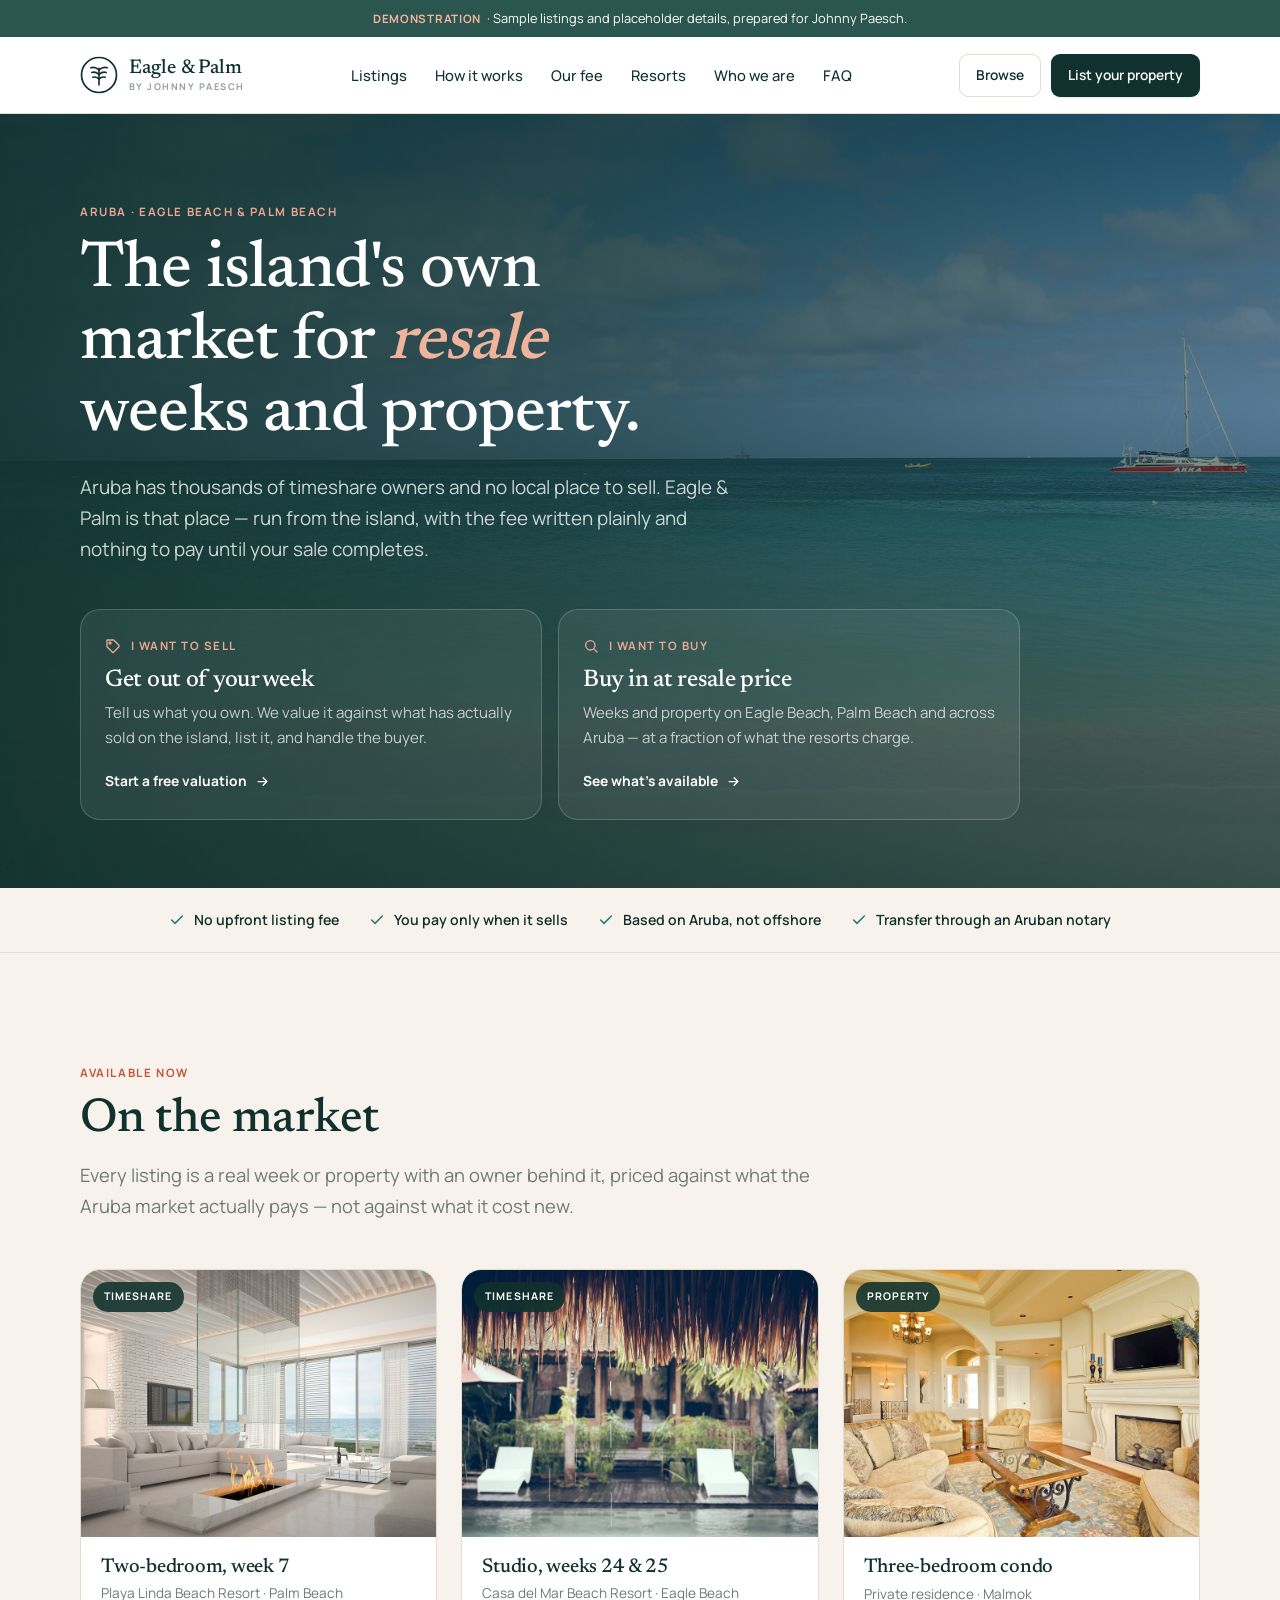
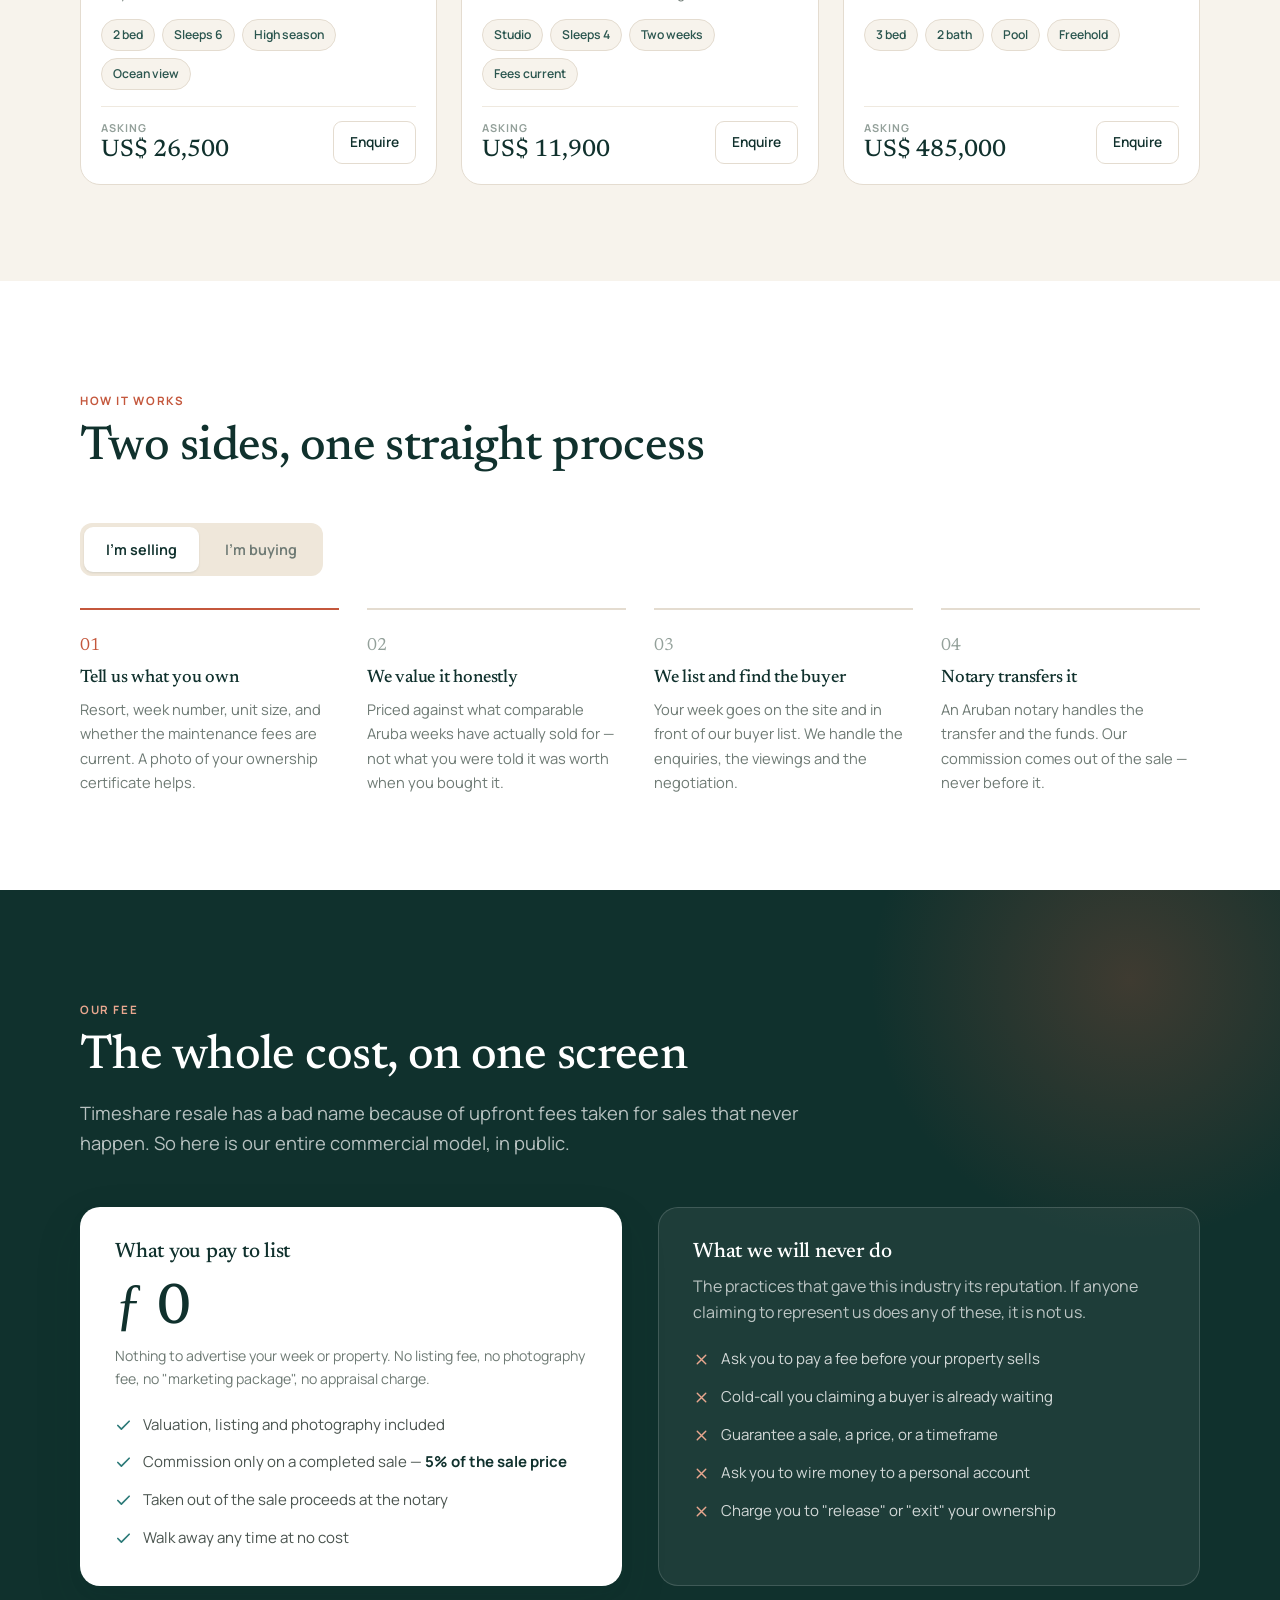
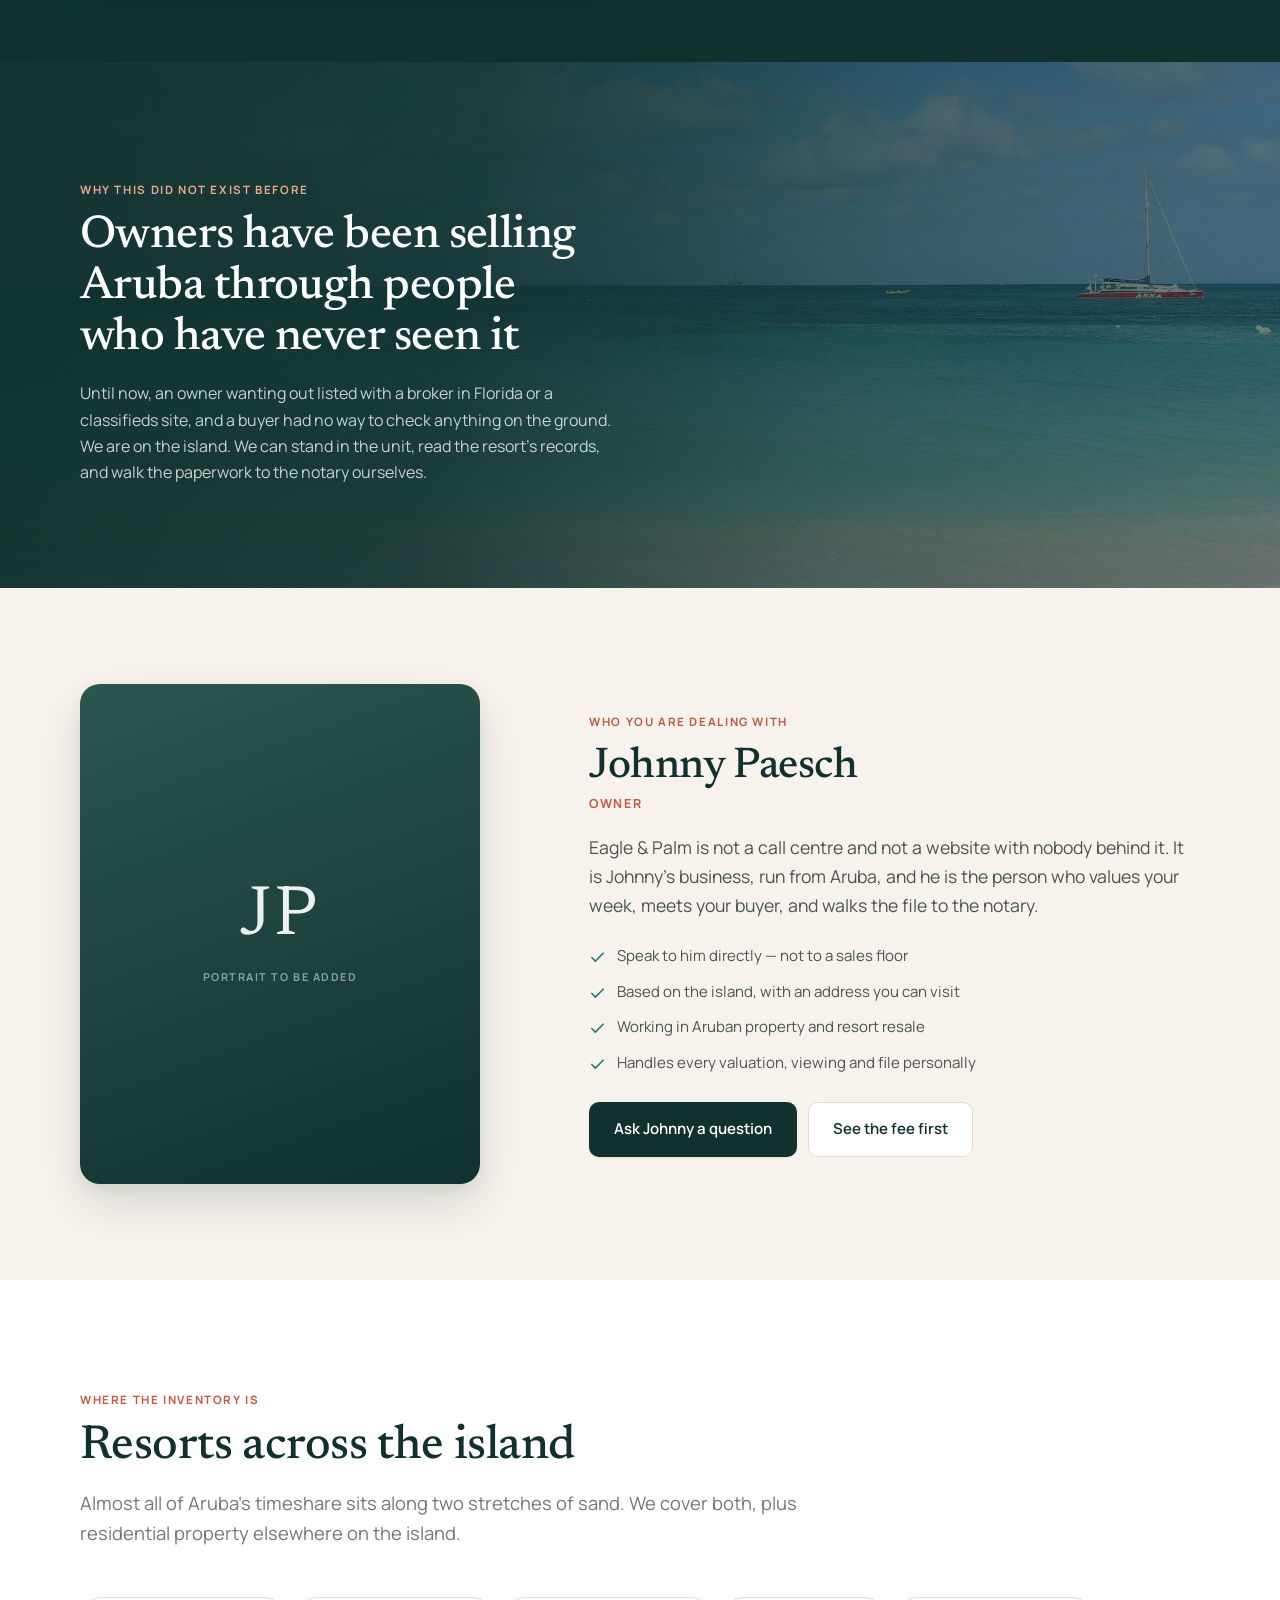
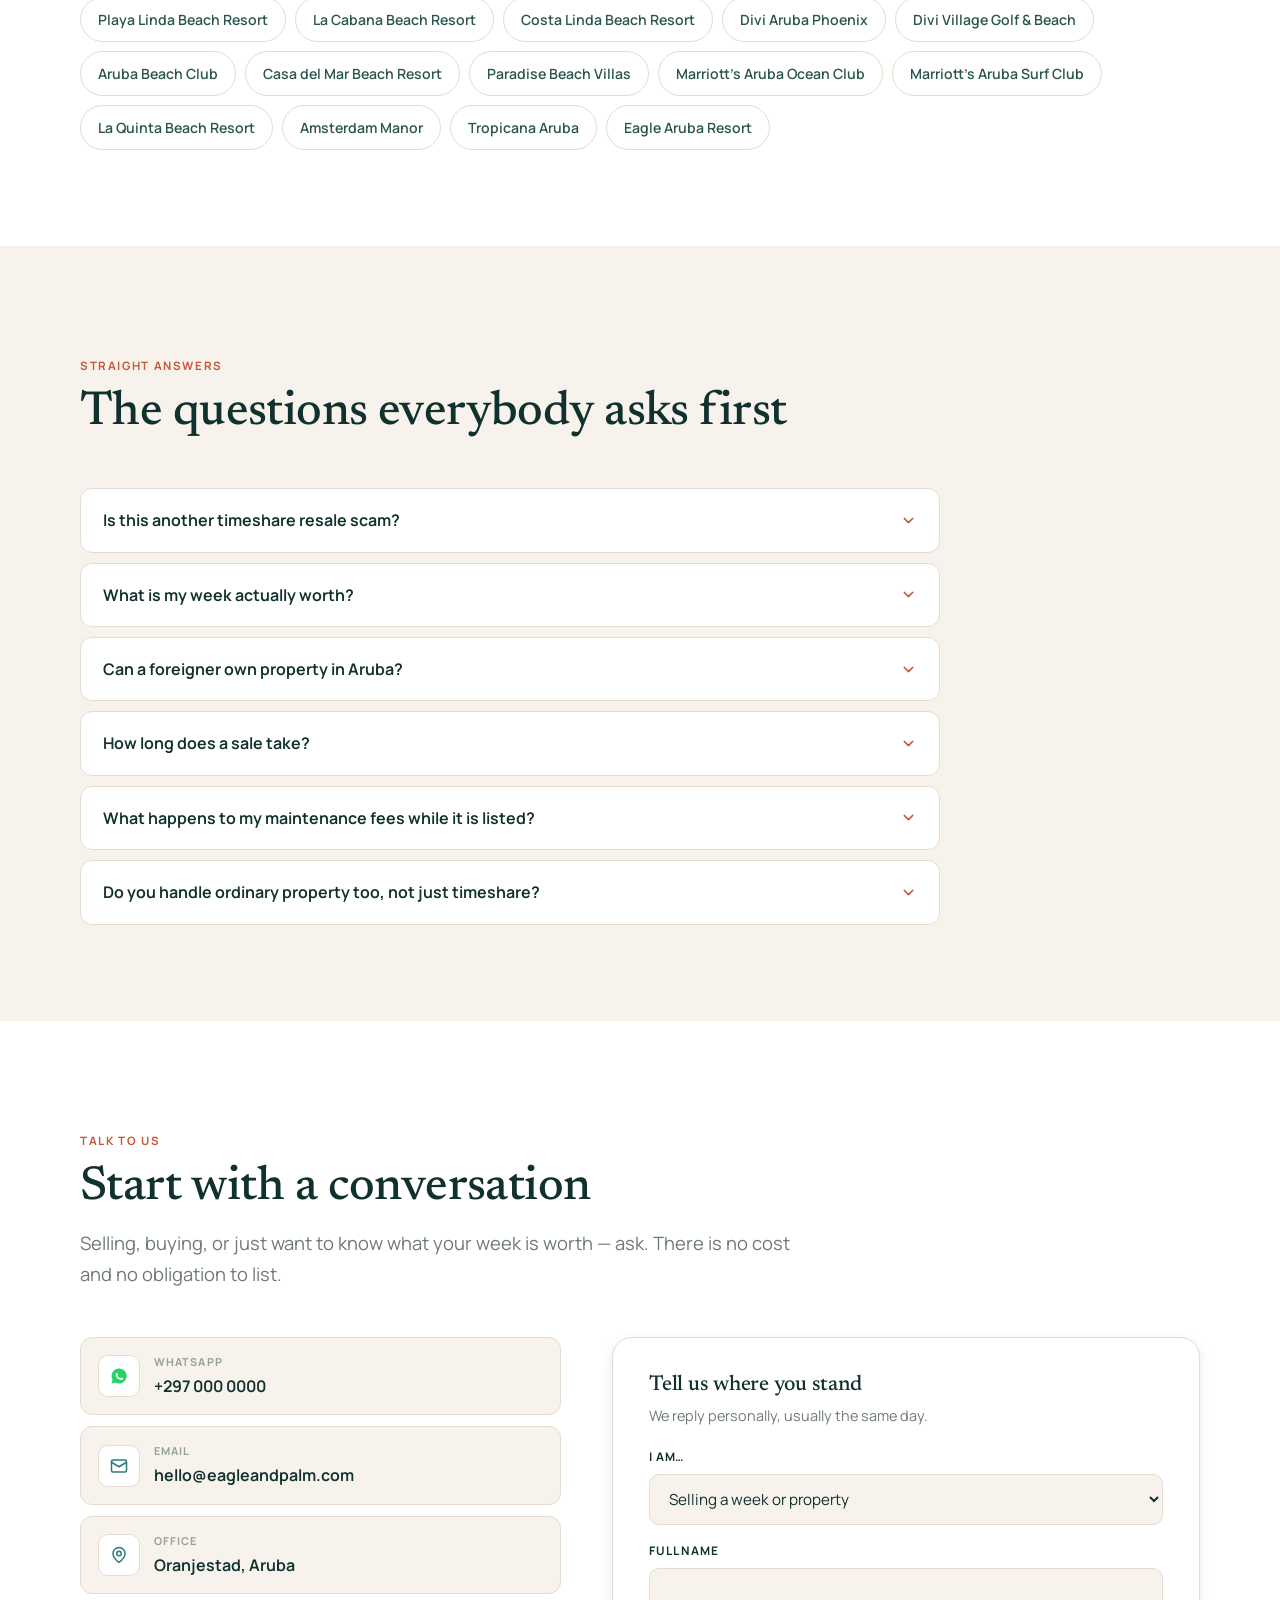
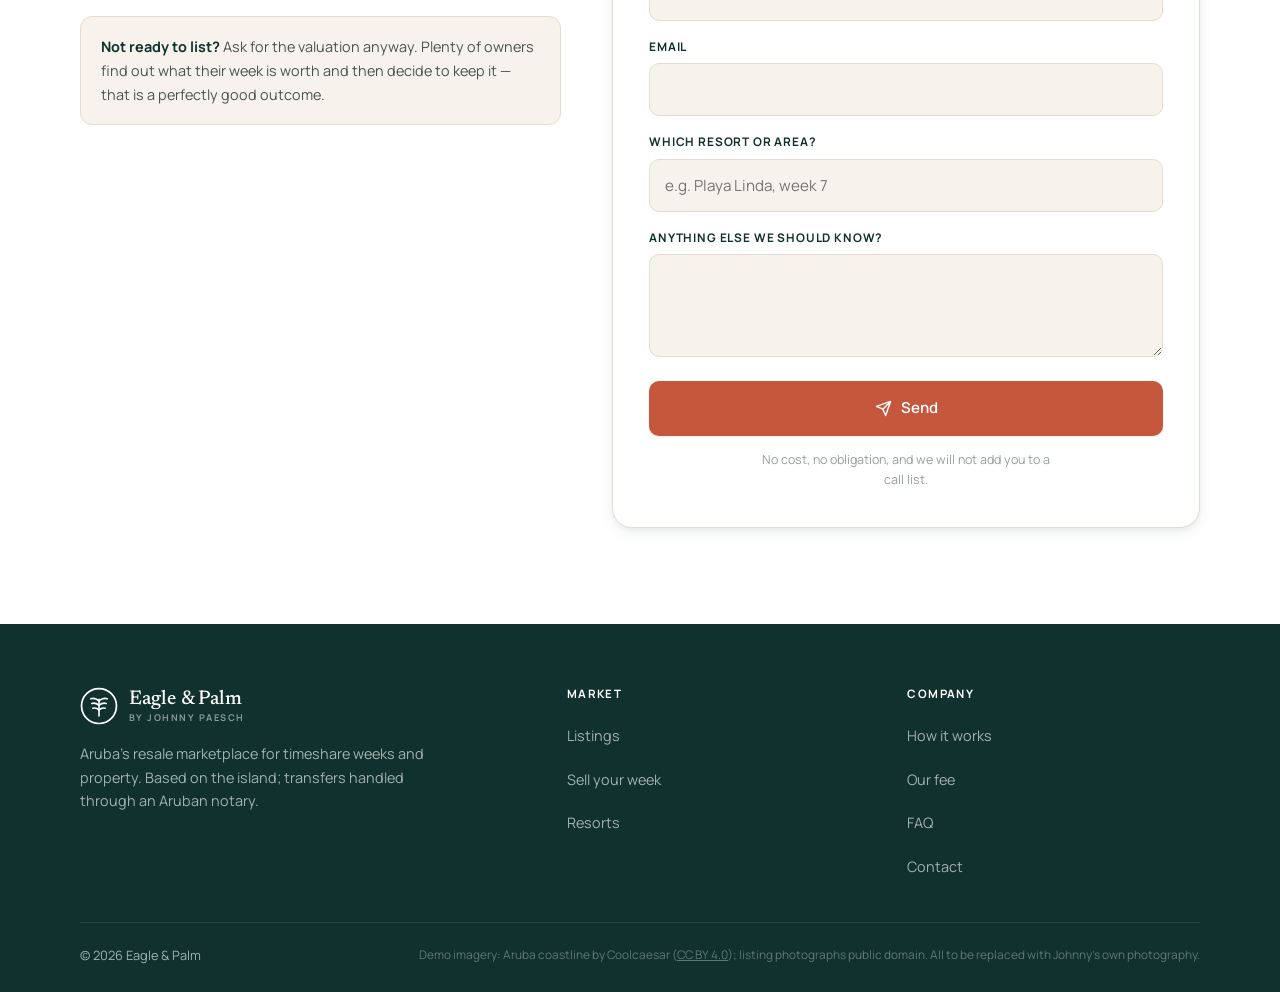
==== commit 224f21a5: "Fix a contradiction in the listings copy The section promised 'no stock photos, no placeholder inven" ====
--- a/index.html
+++ b/index.html
@@ -421,8 +421,8 @@
     <div class="sec-head">
       <p class="eyebrow">Available now</p>
       <h2 id="buy">On the market</h2>
-      <p class="lede">Every listing is a real week or property with a named owner behind it. No stock photos, no
-        placeholder inventory.</p>
+      <p class="lede">Every listing is a real week or property with an owner behind it, priced against
+        what the Aruba market actually pays — not against what it cost new.</p>
     </div>
     <div id="listing-grid" class="grid-l"></div>
     <div id="listing-empty" class="empty-l hidden">
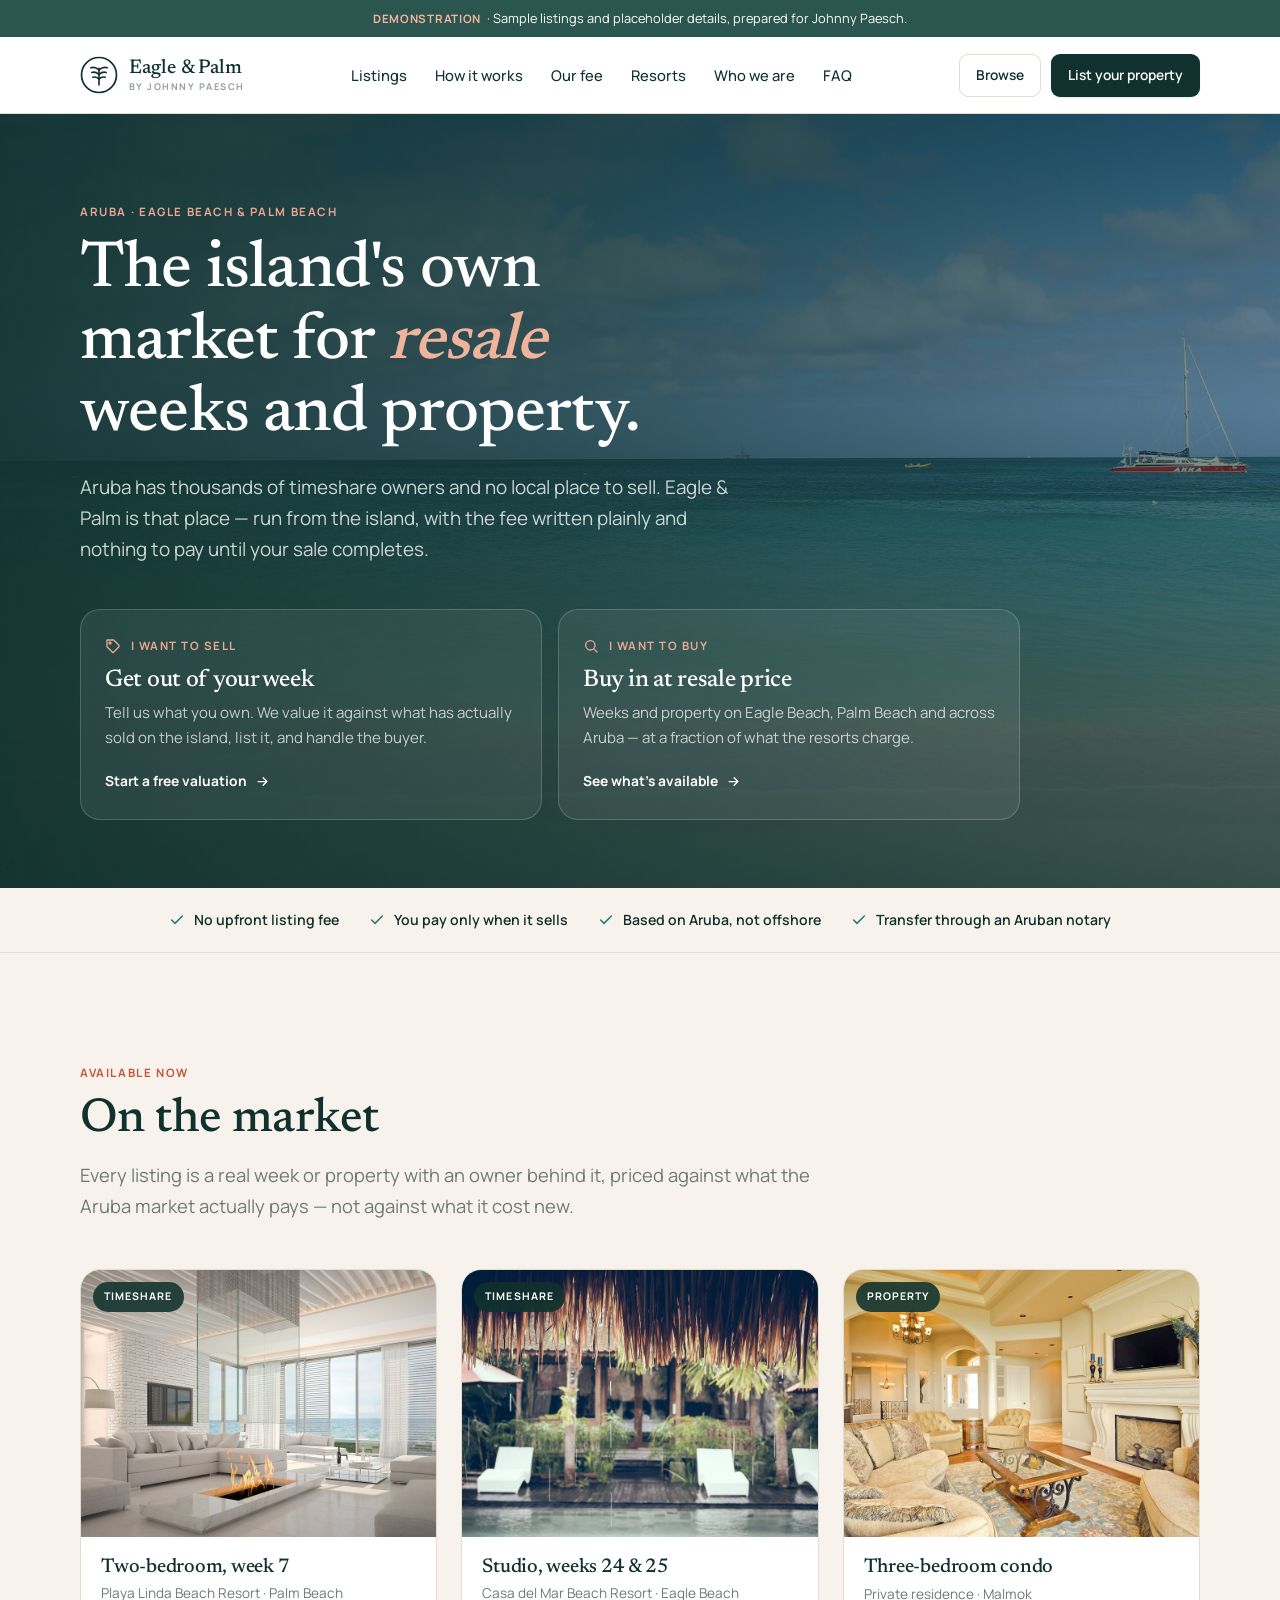
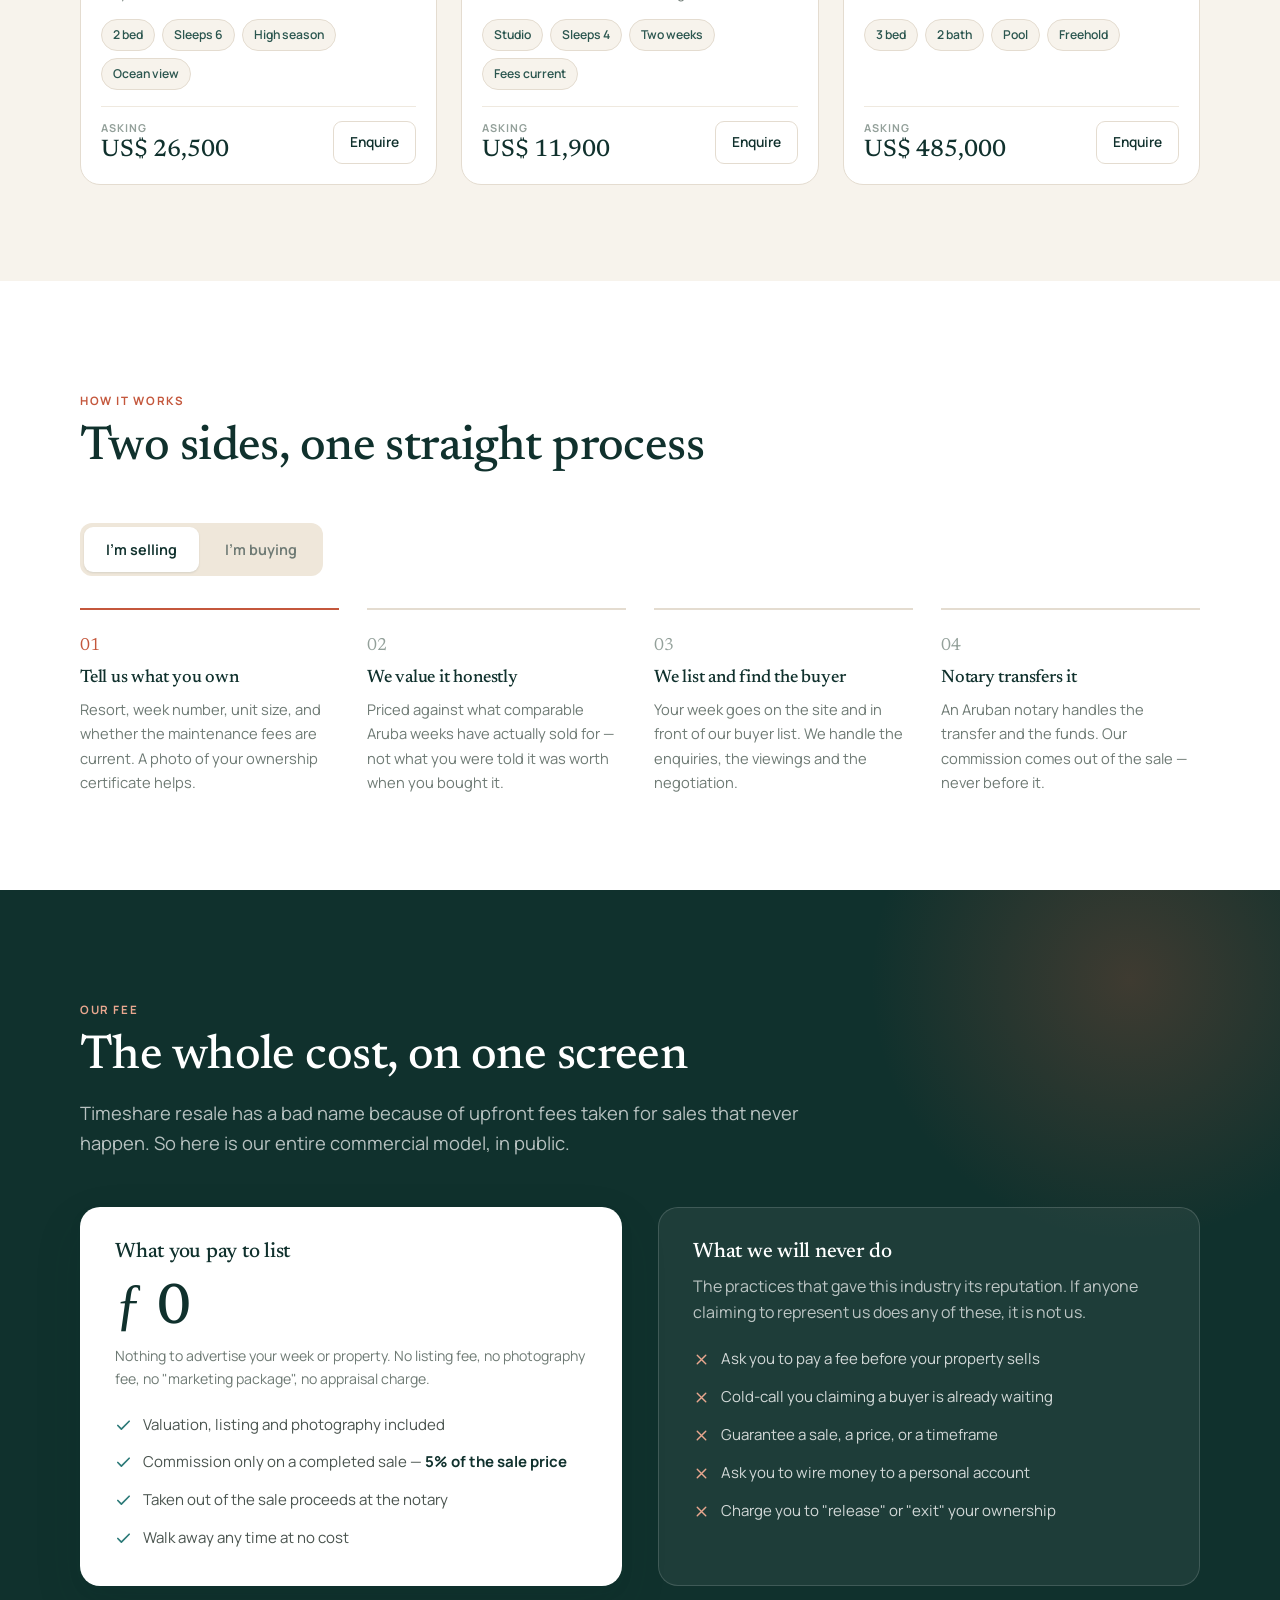
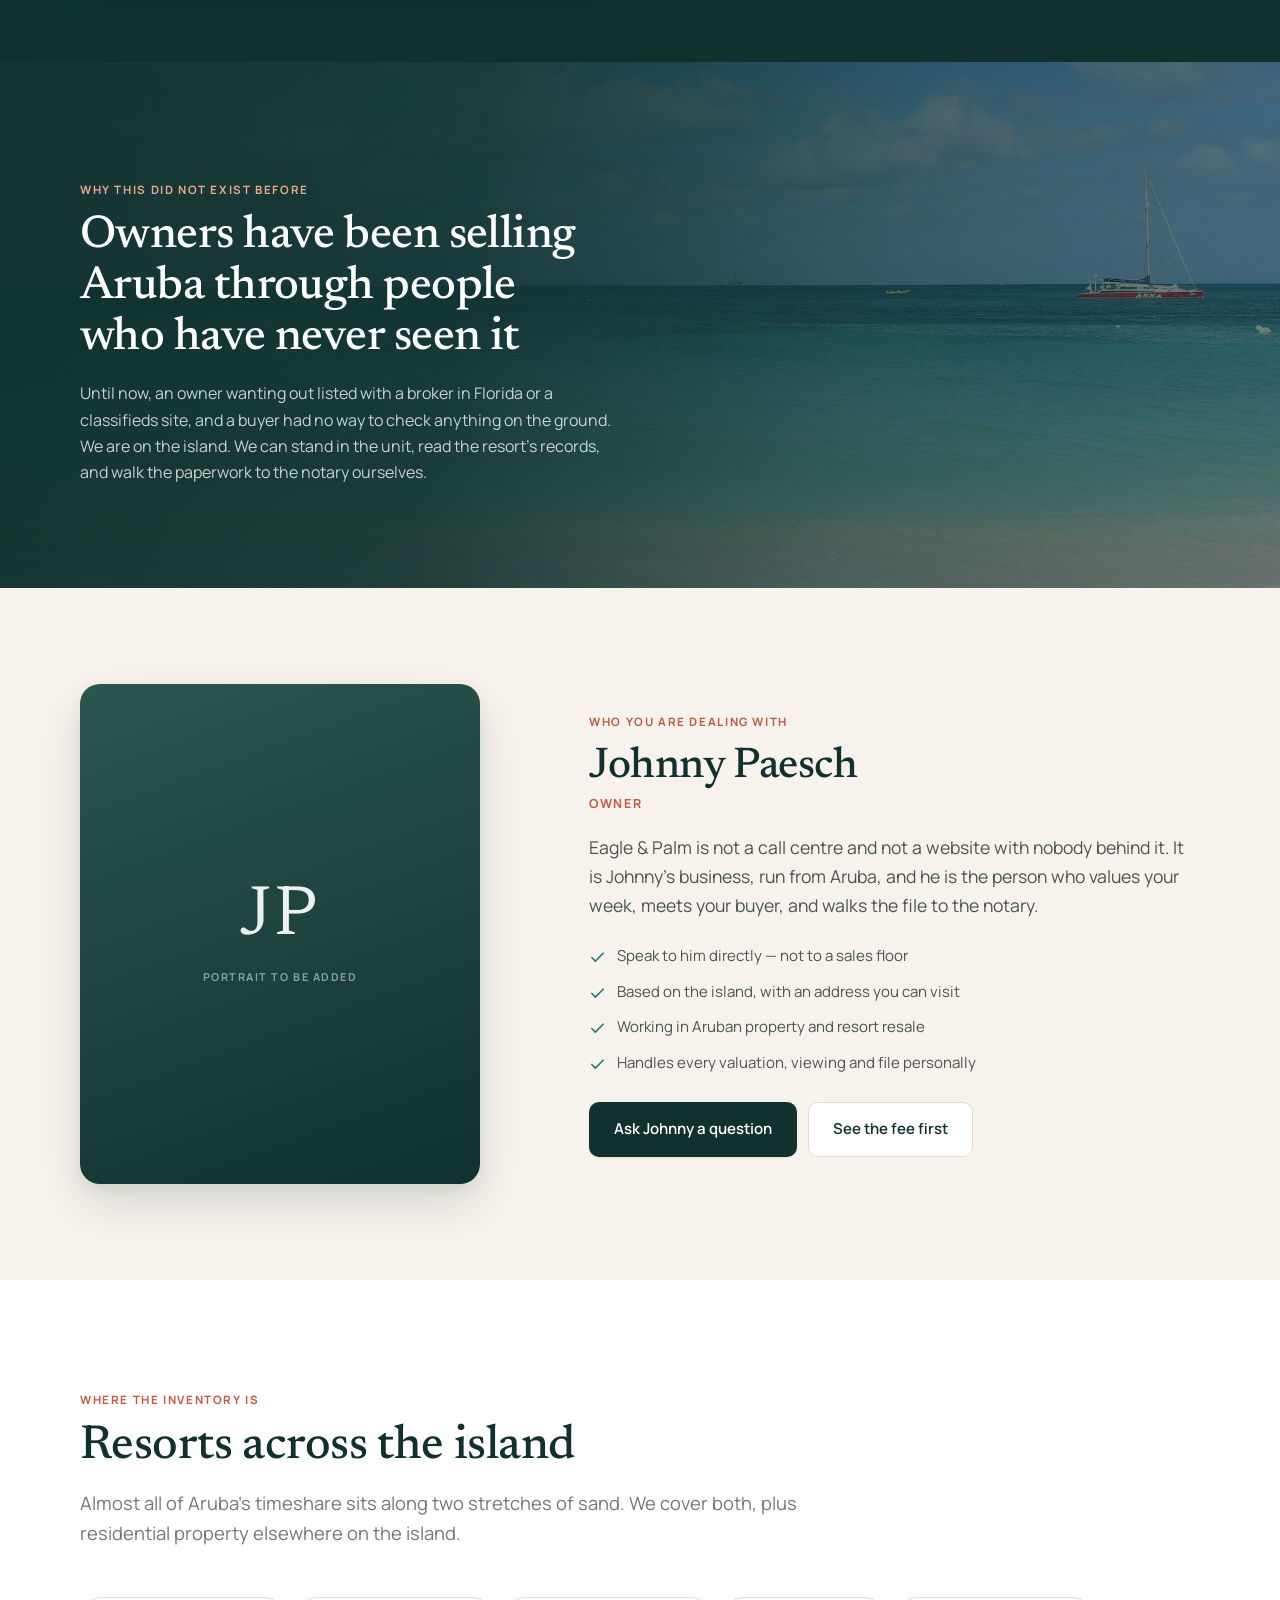
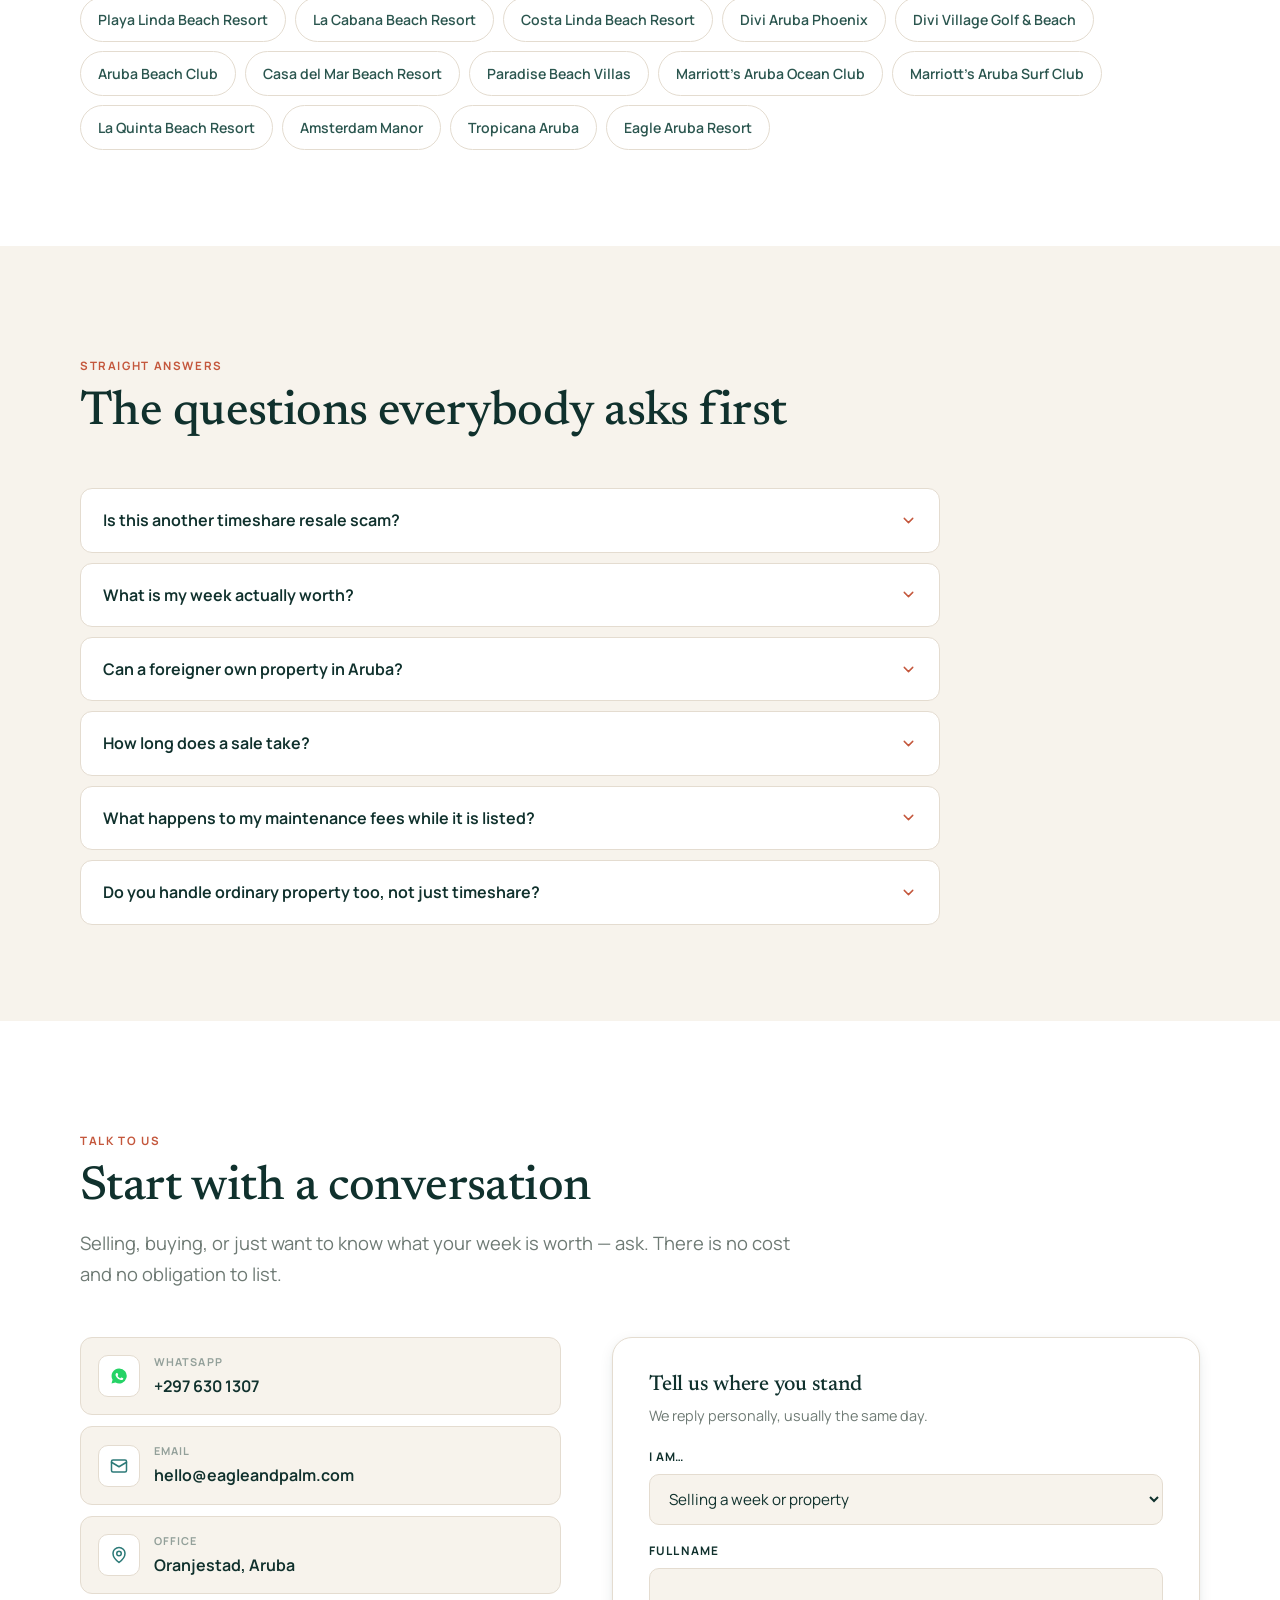
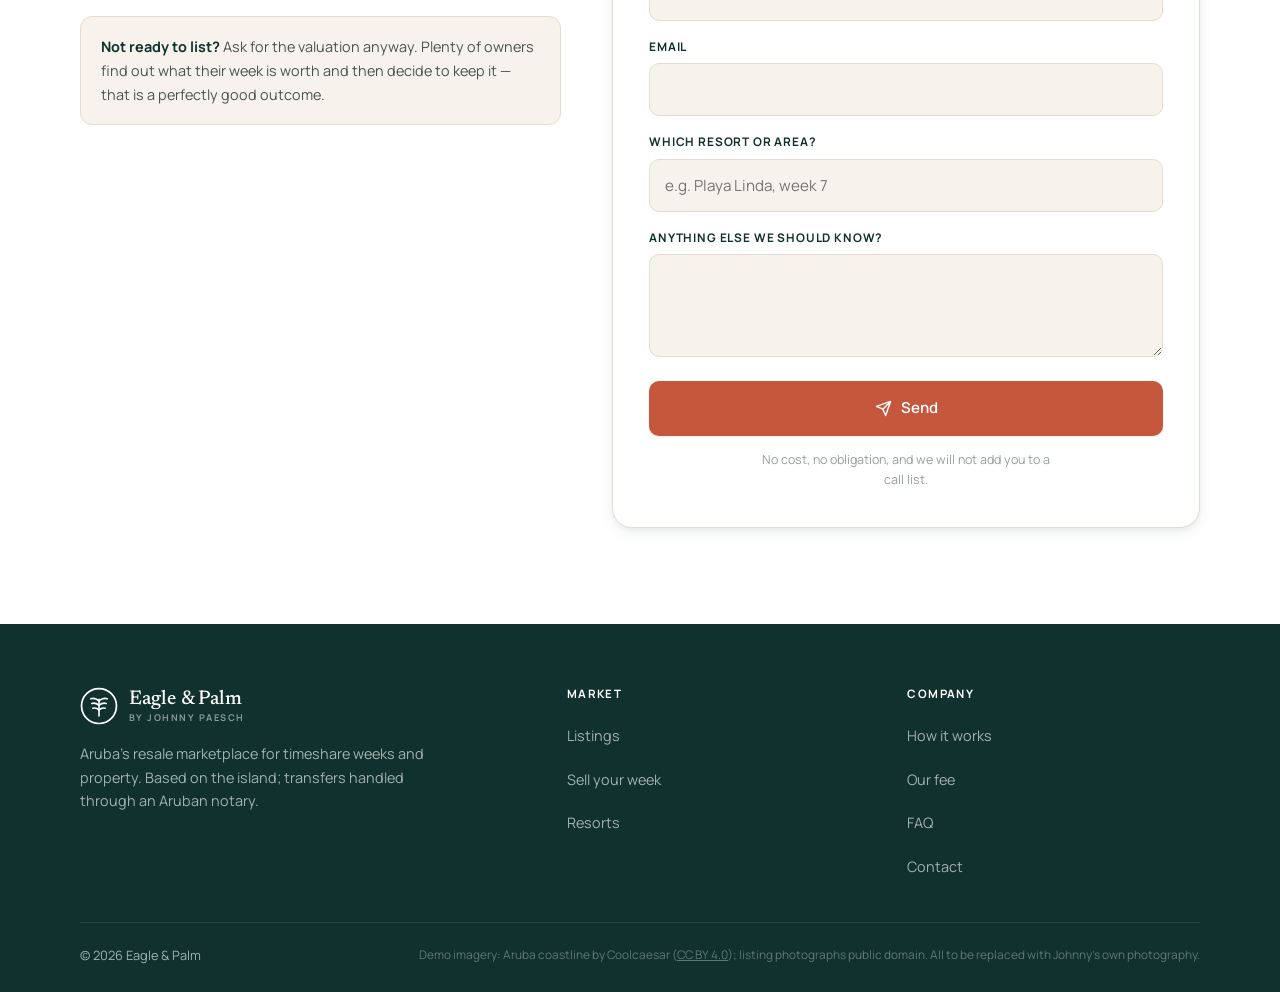
==== commit 1e24f127: "Wire up Johnny's WhatsApp number; keep the demo out of search The header button and the contact row " ====
--- a/index.html
+++ b/index.html
@@ -6,6 +6,8 @@
 <title>Eagle &amp; Palm by Johnny Paesch — Aruba timeshare resale &amp; property</title>
 <meta name="description" content="Aruba's own resale marketplace for timeshare weeks and property, run by Johnny Paesch. List with no upfront fee — you pay only when it sells. Based on the island, transfers handled through an Aruban notary.">
 <meta name="theme-color" content="#10312D">
+<!-- DEMO ONLY — delete this line when the real content is in, so the site can be indexed -->
+<meta name="robots" content="noindex, nofollow">
 <meta property="og:type" content="website">
 <meta property="og:title" content="Eagle &amp; Palm by Johnny Paesch — Aruba timeshare resale &amp; property">
 <meta property="og:description" content="List your Aruba week or property with no upfront fee. You pay only when it sells.">
@@ -674,8 +676,8 @@
    than as a wrong number.
    ───────────────────────────────────────────────────────────── */
 const CONTACT = {
-  whatsapp: "",                          // ← Johnny's real number, digits only e.g. "2975551234"
-  whatsappLabel: "+297 000 0000",        // ← placeholder shown until the real one is added
+  whatsapp: "2976301307",                // Johnny's number, digits only for the wa.me link
+  whatsappLabel: "+297 630 1307",
   email: "hello@eagleandpalm.com",       // ← placeholder address
   address: "Oranjestad, Aruba"           // ← full street address to add
 };
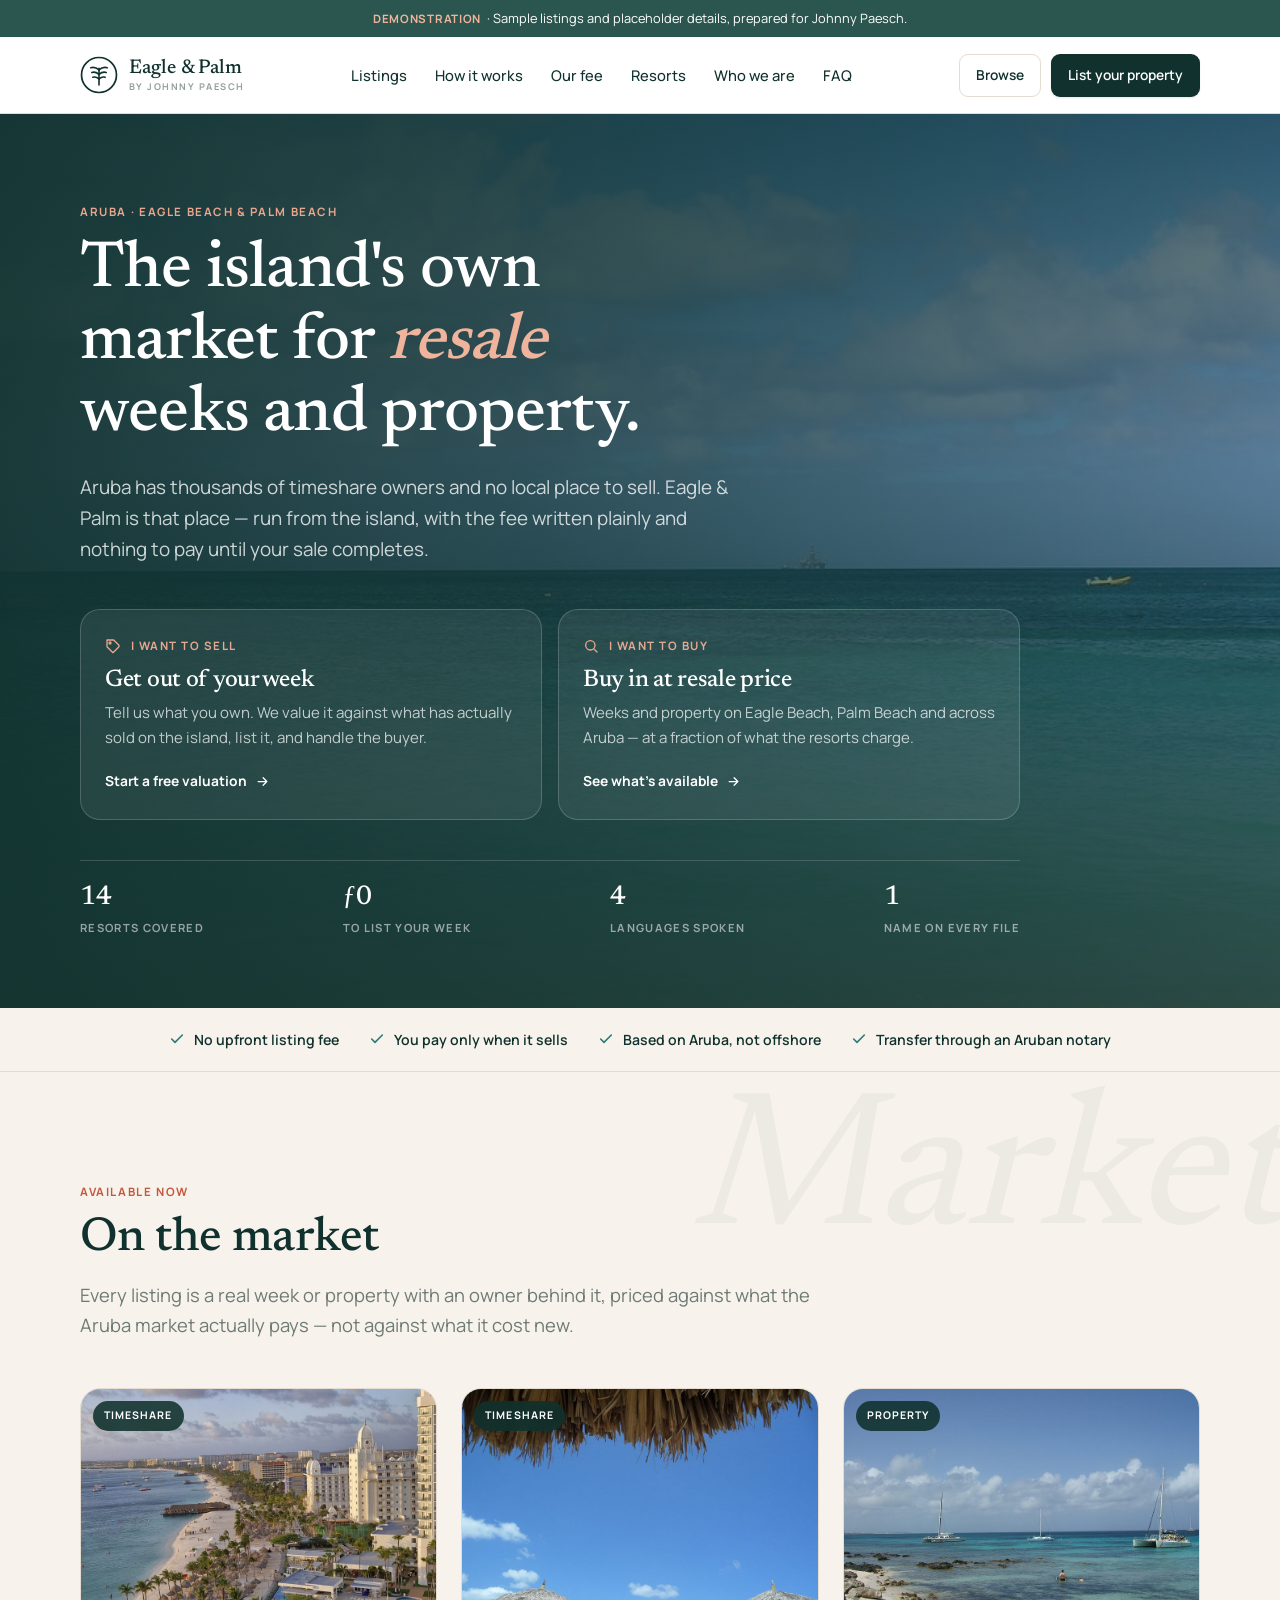
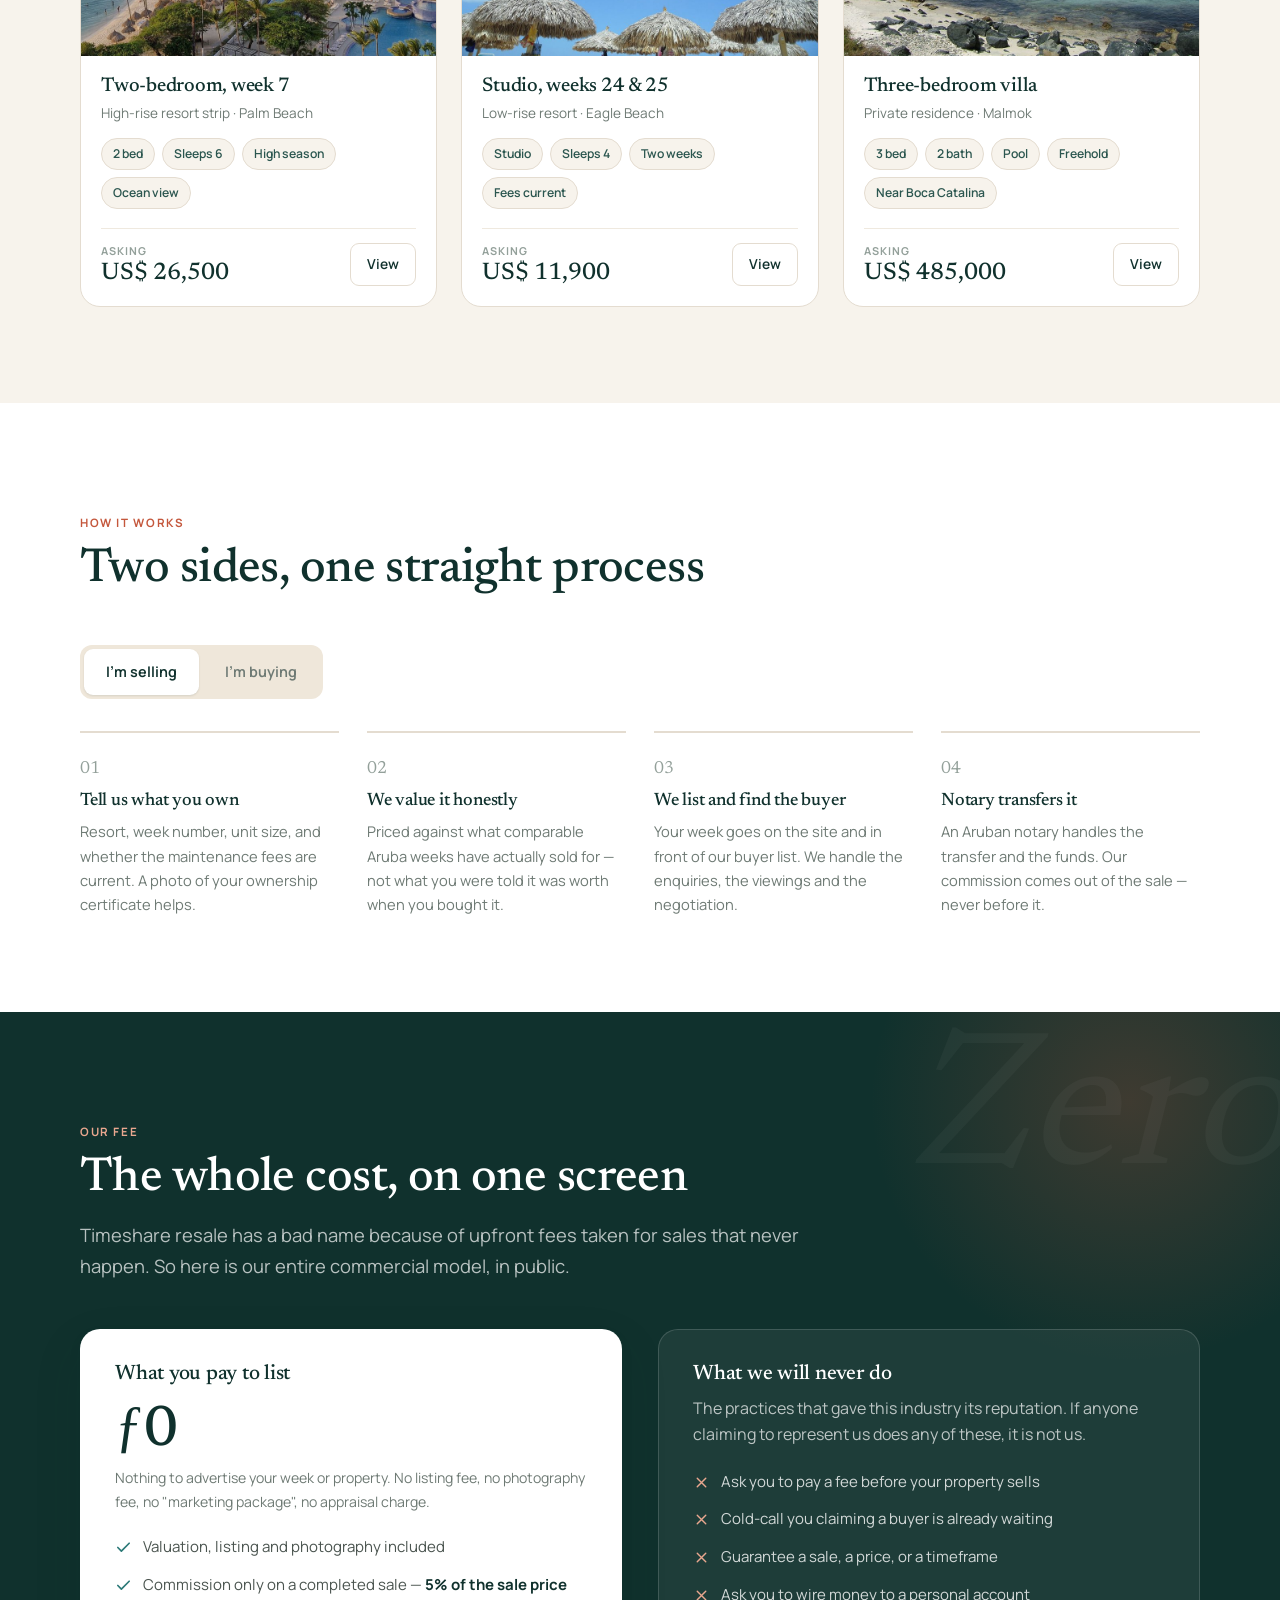
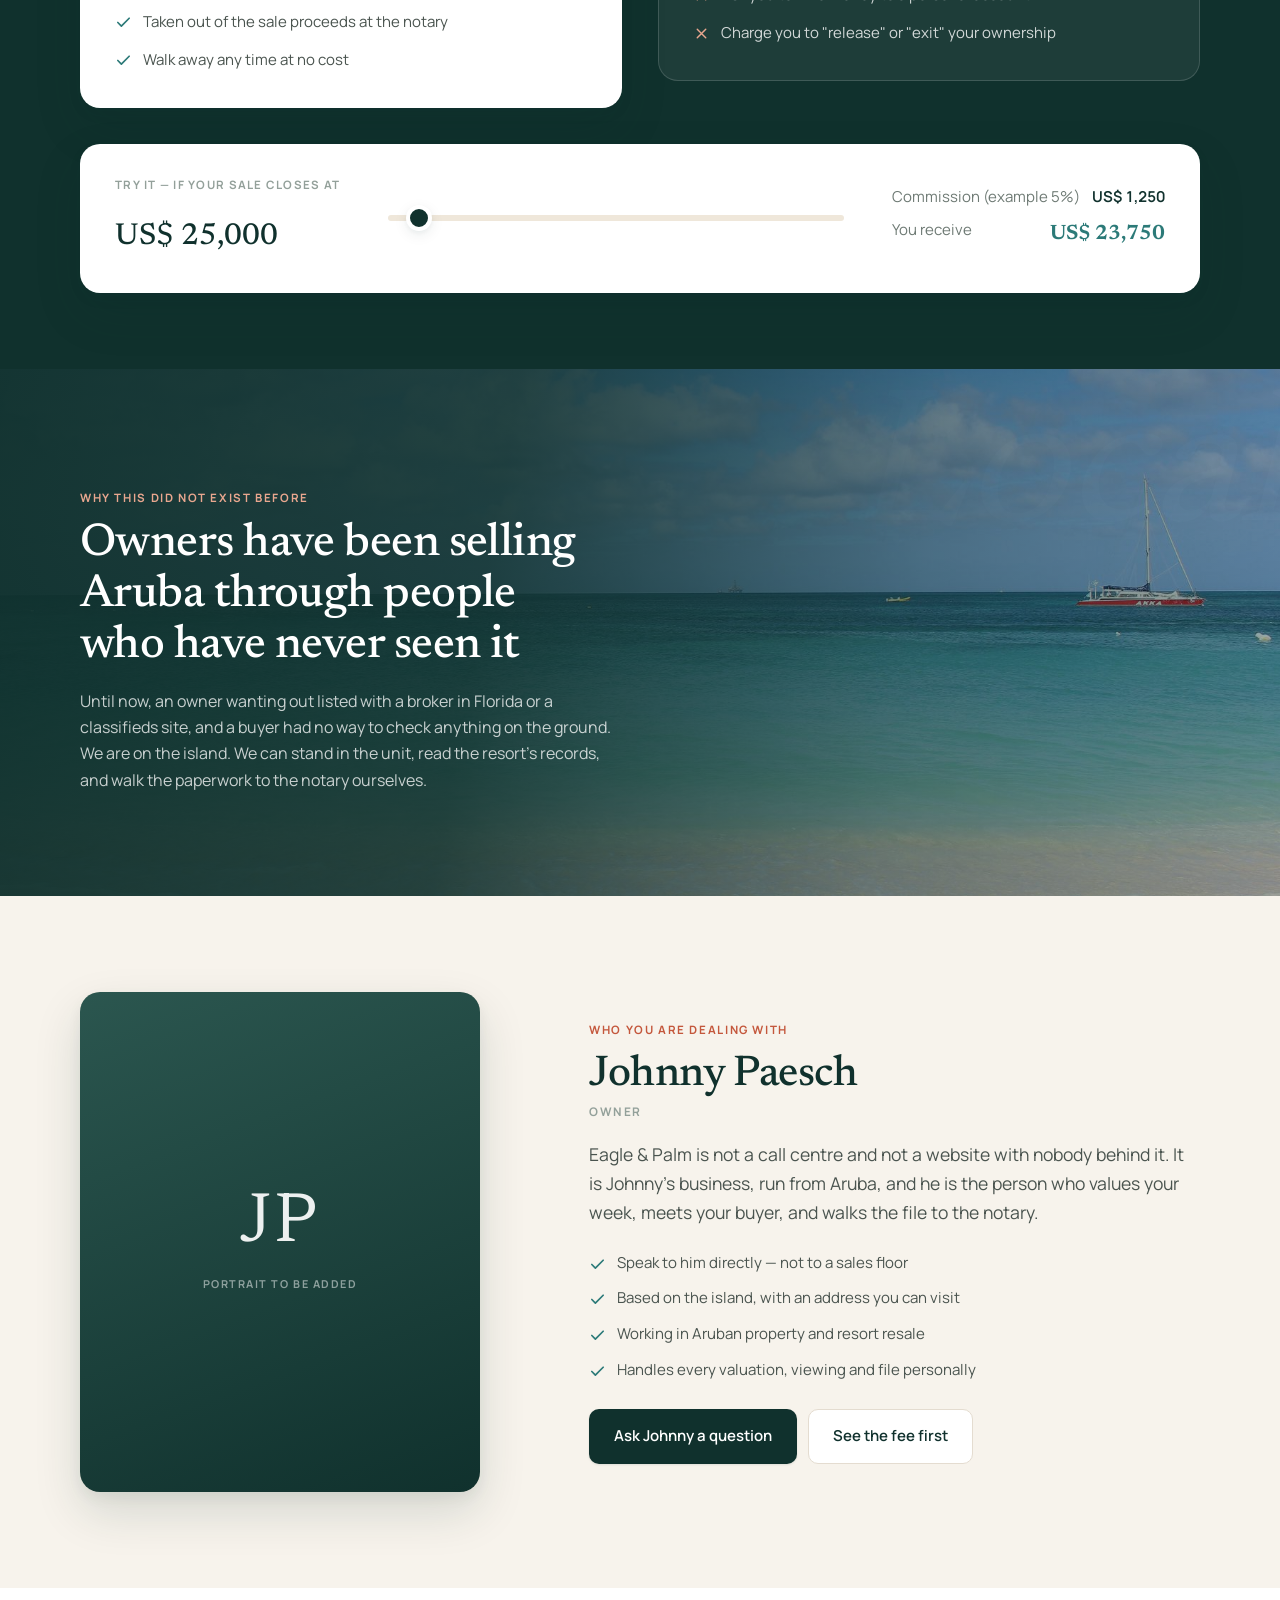
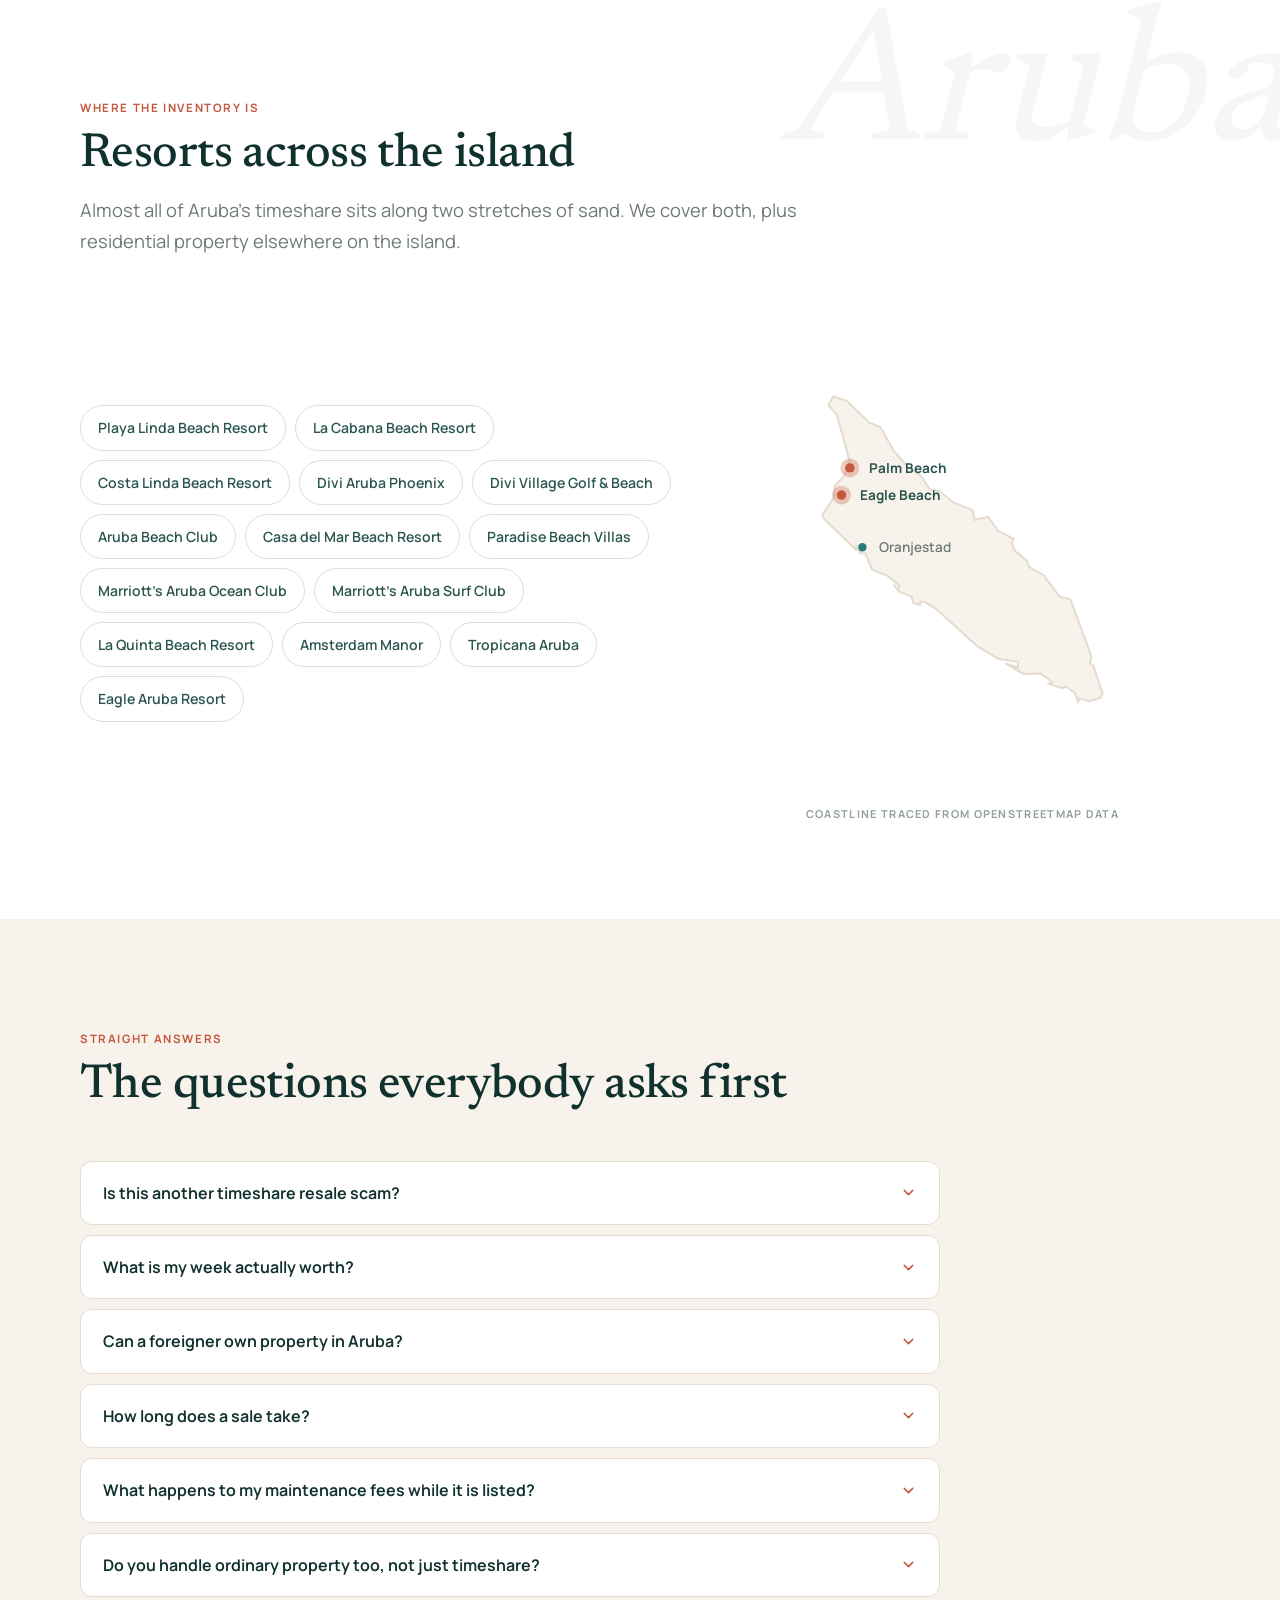
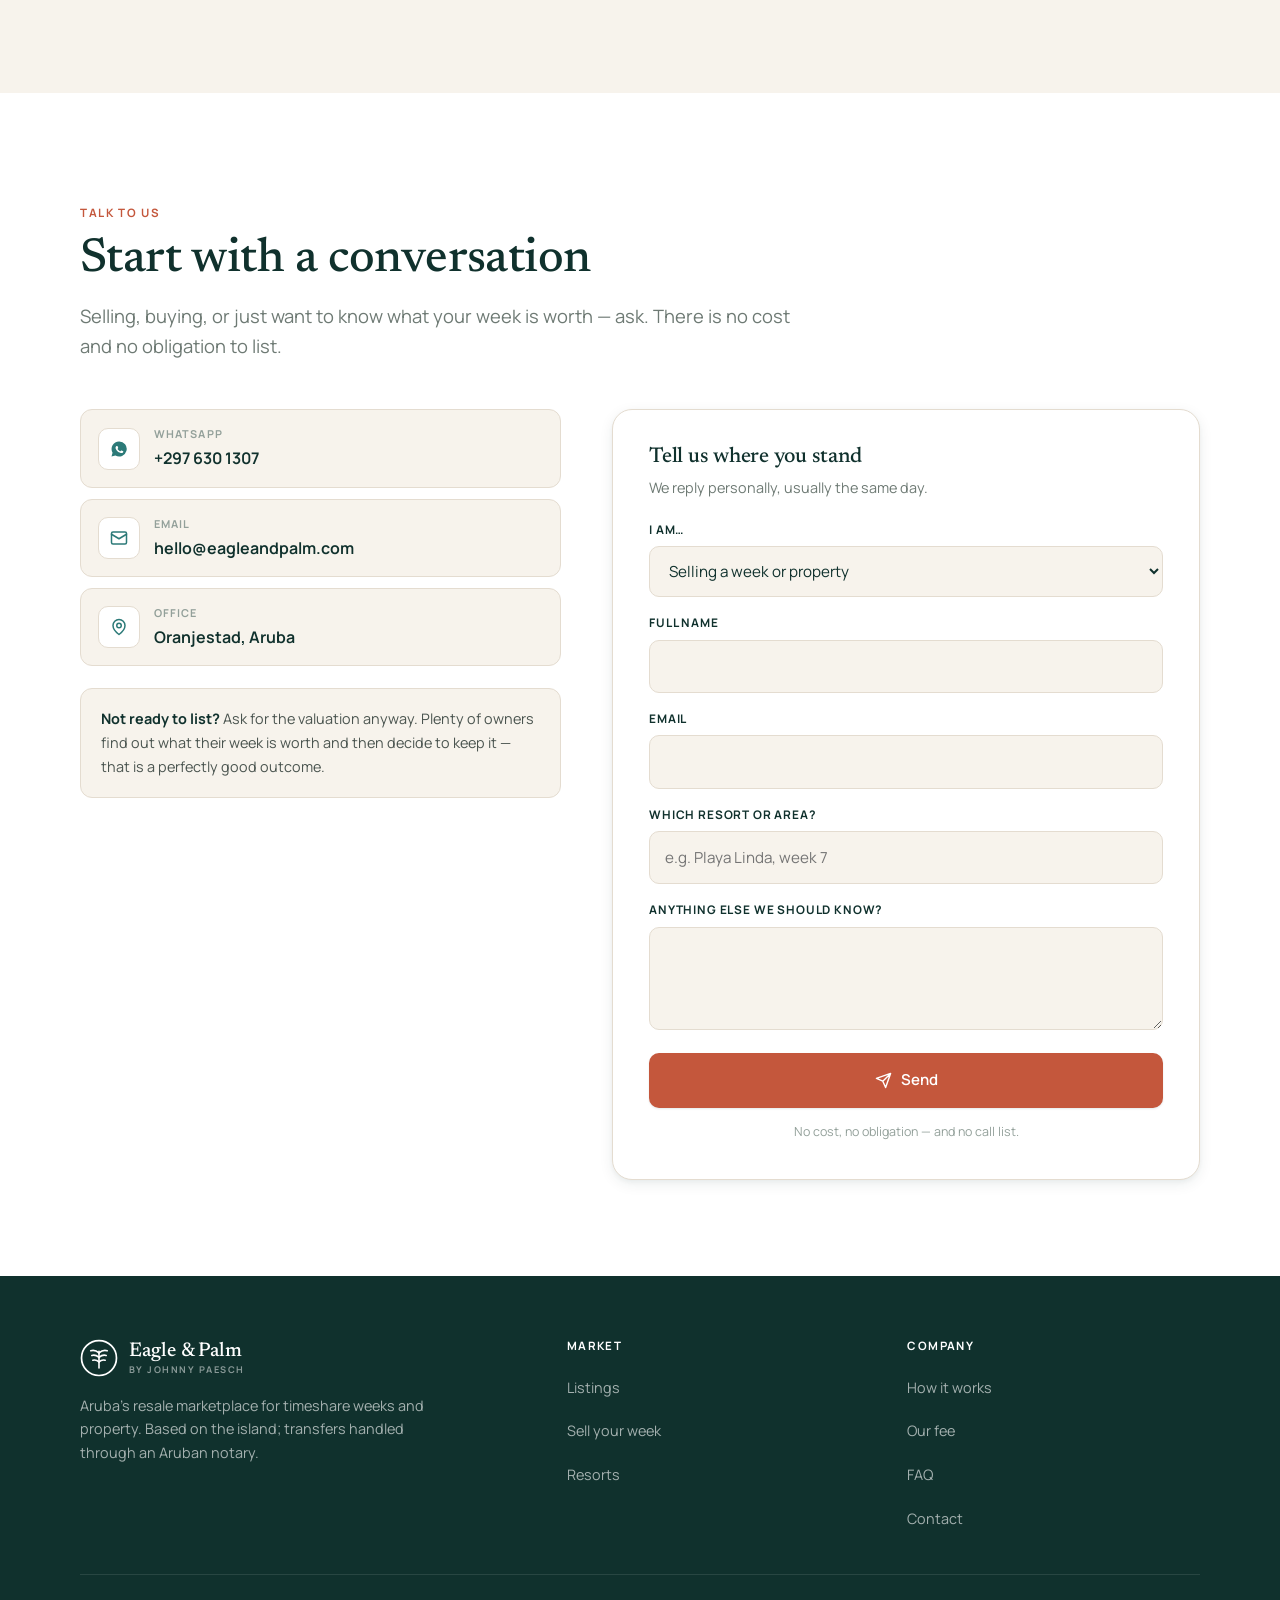
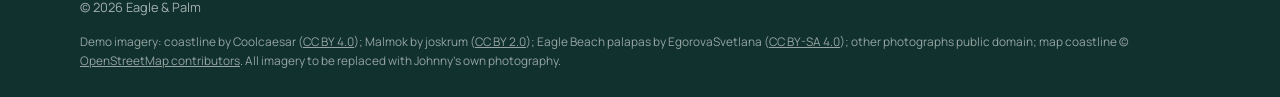
==== commit 57eb6c7d: "Elevation pass: real island, real places, motion and interaction The map is now Aruba's actual coast" ====
--- a/index.html
+++ b/index.html
@@ -9,6 +9,11 @@
 <!-- DEMO ONLY — delete this line when the real content is in, so the site can be indexed -->
 <meta name="robots" content="noindex, nofollow">
 <meta property="og:type" content="website">
+<meta property="og:url" content="https://victorfromaruba-stack.github.io/BY-JOHNNY-PAESCH/">
+<meta property="og:image" content="https://victorfromaruba-stack.github.io/BY-JOHNNY-PAESCH/og-image.jpg">
+<meta property="og:image:width" content="1200"><meta property="og:image:height" content="630">
+<meta name="twitter:card" content="summary_large_image">
+<link rel="icon" href='data:image/svg+xml,<svg xmlns="http://www.w3.org/2000/svg" viewBox="0 0 40 40"><rect width="40" height="40" rx="9" fill="%2310312D"/><g stroke="%23F7F3EC" stroke-width="1.7" stroke-linecap="round" fill="none"><path d="M20 30V12.5"/><path d="M20 14.2c-3-2.6-6-3.1-8.6-2.2"/><path d="M20 14.2c3-2.6 6-3.1 8.6-2.2"/><path d="M20 19c-2.7-2.3-5.3-2.8-7.5-2"/><path d="M20 19c2.7-2.3 5.3-2.8 7.5-2"/><path d="M20 23.7c-2.3-2-4.5-2.4-6.4-1.7"/><path d="M20 23.7c2.3-2 4.5-2.4 6.4-1.7"/></g></svg>'>
 <meta property="og:title" content="Eagle &amp; Palm by Johnny Paesch — Aruba timeshare resale &amp; property">
 <meta property="og:description" content="List your Aruba week or property with no upfront fee. You pay only when it sells.">
 <style>
@@ -90,7 +95,7 @@
 .burger{display:none;background:transparent;border:1px solid var(--line);border-radius:9px;padding:10px;cursor:pointer;
   min-height:44px;min-width:44px;align-items:center;justify-content:center}
 .burger svg{width:20px;height:20px;color:var(--ink)}
-.wa-head{display:none;width:44px;height:44px;border-radius:9px;background:#25D366;color:#fff;place-items:center;flex:none}
+.wa-head{display:none;width:44px;height:44px;border-radius:9px;background:var(--ink);color:#fff;place-items:center;flex:none}
 .wa-head svg{width:21px;height:21px}
 @media(max-width:1060px){
   nav.main,.bar-r .btn-desk{display:none}
@@ -128,6 +133,7 @@
 /* ---------- promise bar ---------- */
 .promise{background:var(--sand);border-bottom:1px solid var(--line)}
 .promise .wrap{display:flex;flex-wrap:wrap;gap:14px 30px;justify-content:center;padding-block:20px}
+@media(max-width:640px){.promise .wrap{display:grid;grid-template-columns:auto;justify-content:center;gap:11px}}
 .promise div{display:flex;align-items:center;gap:9px;font-size:.88rem;font-weight:600;color:var(--ink)}
 .promise svg{width:16px;height:16px;color:var(--sea);flex:none}
 
@@ -148,6 +154,7 @@
 .card h3{font-size:1.24rem;margin-bottom:4px}
 .card .loc{font-size:.85rem;color:var(--muted);margin-bottom:14px}
 .card .specs{display:flex;flex-wrap:wrap;gap:7px;margin-bottom:16px}
+@media(min-width:620px){.card .specs{min-height:74px;align-content:flex-start}}
 .card .specs span{font-size:.76rem;font-weight:600;color:var(--ink-3);background:var(--sand);border:1px solid var(--line);
   border-radius:20px;padding:5px 11px}
 .card .foot{margin-top:auto;display:flex;align-items:flex-end;justify-content:space-between;gap:12px;
@@ -169,9 +176,7 @@
 @media(max-width:900px){.steps{grid-template-columns:1fr 1fr}}
 @media(max-width:560px){.steps{grid-template-columns:1fr}}
 .step{border-top:2px solid var(--line);padding-top:22px;position:relative}
-.step:first-child{border-color:var(--coral)}
 .step .n{font-family:'Newsreader',serif;font-size:1.1rem;color:var(--faint);display:block;margin-bottom:8px}
-.step:first-child .n{color:var(--coral)}
 .step h3{font-size:1.12rem;margin-bottom:8px}
 .step p{font-size:.92rem;color:var(--muted)}
 
@@ -182,7 +187,7 @@
 #fees .wrap{position:relative;z-index:1}
 #fees h2{color:#fff}
 #fees .lede{color:rgba(255,255,255,.7)}
-.fee-grid{display:grid;grid-template-columns:1fr 1fr;gap:clamp(20px,3vw,36px);margin-top:clamp(28px,4vw,44px)}
+.fee-grid{display:grid;grid-template-columns:1fr 1fr;gap:clamp(20px,3vw,36px);margin-top:clamp(28px,4vw,44px);align-items:start}
 @media(max-width:860px){.fee-grid{grid-template-columns:1fr}}
 .fee-card{background:rgba(255,255,255,.06);border:1px solid rgba(255,255,255,.15);border-radius:var(--r-lg);padding:clamp(24px,3vw,34px)}
 .fee-card.hi{background:var(--paper);color:var(--body);border-color:transparent;box-shadow:var(--sh-lg)}
@@ -213,7 +218,7 @@
 .owner-photo .cap{font-size:.68rem;font-weight:700;letter-spacing:.14em;text-transform:uppercase;
   color:rgba(255,255,255,.5)}
 .owner-name{font-size:clamp(1.9rem,4vw,2.7rem);margin:12px 0 4px}
-.owner-role{font-size:.78rem;font-weight:700;letter-spacing:.13em;text-transform:uppercase;color:var(--coral)}
+.owner-role{font-size:.74rem;font-weight:700;letter-spacing:.13em;text-transform:uppercase;color:var(--faint)}
 .owner-body{margin-top:18px;font-size:clamp(1rem,1.5vw,1.1rem);color:var(--body);max-width:56ch;text-wrap:pretty}
 .owner-facts{display:grid;gap:11px;margin-top:24px;max-width:520px}
 .owner-facts div{display:flex;gap:11px;align-items:flex-start;font-size:.94rem}
@@ -224,13 +229,14 @@
 .resorts{display:flex;flex-wrap:wrap;gap:9px}
 .resorts span{font-size:.88rem;font-weight:600;color:var(--ink-3);background:var(--paper);border:1px solid var(--line);
   border-radius:24px;padding:10px 17px}
+@media(max-width:640px){.resorts{gap:7px}.resorts span{font-size:.76rem;padding:8px 12px}}
 
 /* ---------- band ---------- */
 .band{position:relative;overflow:hidden;background:var(--ink);color:#fff}
 .band img{position:absolute;inset:0;width:100%;height:100%;object-fit:cover;opacity:0;transition:opacity 1s var(--ease)}
-.band img.loaded{opacity:.6}
+.band img.loaded{opacity:.72}
 .band::after{content:"";position:absolute;inset:0;background:
-  linear-gradient(100deg,rgba(16,49,45,.96) 0%,rgba(16,49,45,.88) 36%,rgba(16,49,45,.5) 68%,rgba(16,49,45,.3) 100%)}
+  linear-gradient(100deg,rgba(16,49,45,.96) 0%,rgba(16,49,45,.86) 38%,rgba(16,49,45,.4) 70%,rgba(16,49,45,.16) 100%)}
 .band .wrap{position:relative;z-index:2;padding-block:clamp(60px,8vw,110px)}
 .band h2{color:#fff;font-size:clamp(1.85rem,4.2vw,2.9rem);max-width:20ch}
 .band p{color:rgba(255,255,255,.76);max-width:54ch;margin-top:16px}
@@ -289,8 +295,148 @@
 .foot-grid ul a:hover{color:#E9A78F}
 .foot-bot{border-top:1px solid rgba(255,255,255,.1);padding-top:22px;display:flex;justify-content:space-between;
   gap:14px;flex-wrap:wrap;font-size:.8rem}
-.credit{color:rgba(255,255,255,.34);font-size:.74rem}
+.credit{color:rgba(255,255,255,.56);font-size:.74rem}
 .credit a{text-decoration:underline}
+
+
+/* ---------- intro seal ---------- */
+#intro{position:fixed;inset:0;z-index:200;background:var(--sand);display:grid;place-items:center;
+  transition:opacity .5s ease,visibility .5s}
+#intro.done{opacity:0;visibility:hidden}
+.intro-box{display:grid;justify-items:center;gap:18px}
+.intro-box svg{width:74px;height:74px;color:var(--ink)}
+.intro-box svg *{stroke-dasharray:120;stroke-dashoffset:120;animation:draw 1.1s var(--ease) forwards}
+.intro-box svg circle{animation-delay:.05s}
+@keyframes draw{to{stroke-dashoffset:0}}
+.intro-wm{text-align:center;opacity:0;animation:ifade .6s ease .55s forwards}
+.intro-wm b{font-family:'Newsreader',serif;font-size:1.6rem;font-weight:500;color:var(--ink);letter-spacing:.01em}
+.intro-wm span{display:block;font-size:.6rem;font-weight:700;letter-spacing:.22em;text-transform:uppercase;
+  color:var(--faint);margin-top:6px}
+@keyframes ifade{to{opacity:1}}
+@media(prefers-reduced-motion:reduce){#intro{display:none}}
+
+/* ---------- scroll progress + header ---------- */
+.progress{position:fixed;top:0;left:0;right:0;height:2.5px;background:linear-gradient(90deg,var(--sea),var(--coral));
+  transform:scaleX(0);transform-origin:left;z-index:120;pointer-events:none}
+header{transition:box-shadow .3s}
+header.stuck{box-shadow:0 1px 0 var(--line),0 8px 26px rgba(16,49,45,.08)}
+header.stuck .bar{height:64px}
+.bar{transition:height .3s var(--ease)}
+
+/* ---------- hero motion ---------- */
+.hero-bg img{animation:kb 22s ease-in-out infinite alternate}
+@keyframes kb{from{transform:scale(1)}to{transform:scale(1.07)}}
+.hl{display:block;overflow:hidden;padding-bottom:.08em;margin-bottom:-.08em}
+.hl-in{display:block;transform:translateY(112%);transition:transform 1s var(--ease)}
+.hl:nth-child(2) .hl-in{transition-delay:.12s}
+.hl:nth-child(3) .hl-in{transition-delay:.24s}
+html.go .hl-in{transform:none}
+.hero .eyebrow,.hero .sub,.hero .paths,.hero-stats{opacity:0;transform:translateY(14px);
+  transition:opacity .7s var(--ease),transform .7s var(--ease)}
+html.go .hero .eyebrow{opacity:1;transform:none;transition-delay:.4s}
+html.go .hero .sub{opacity:1;transform:none;transition-delay:.55s}
+html.go .hero .paths{opacity:1;transform:none;transition-delay:.7s}
+html.go .hero-stats{opacity:1;transform:none;transition-delay:.85s}
+@media(prefers-reduced-motion:reduce){
+  .hero-bg img{animation:none}
+  .hl-in,.hero .eyebrow,.hero .sub,.hero .paths,.hero-stats{opacity:1;transform:none}
+}
+.hero-stats{display:flex;flex-wrap:wrap;justify-content:space-between;gap:10px 24px;margin-top:clamp(28px,4vw,40px);
+  padding-top:22px;border-top:1px solid rgba(255,255,255,.16);max-width:940px}
+.hero-stats div b{display:block;font-family:'Newsreader',serif;font-size:1.7rem;font-weight:500;color:#fff;
+  line-height:1.1;font-variant-numeric:tabular-nums}
+.hero-stats div span{font-size:.7rem;font-weight:700;letter-spacing:.12em;text-transform:uppercase;
+  color:rgba(255,255,255,.55)}
+
+/* ---------- ghost words ---------- */
+.has-ghost{position:relative;overflow:hidden}
+@media(max-width:640px){.ghost-word{font-size:4rem!important;right:12px!important}}
+.ghost-word{position:absolute;top:clamp(10px,3vw,30px);right:-.05em;font-family:'Newsreader',serif;
+  font-style:italic;font-weight:400;font-size:clamp(5rem,15vw,12rem);line-height:.8;color:rgba(16,49,45,.045);
+  pointer-events:none;user-select:none;white-space:nowrap;z-index:0}
+#fees .ghost-word{color:rgba(255,255,255,.035)}
+.has-ghost>.wrap{position:relative;z-index:1}
+
+/* ---------- accent rule ---------- */
+.rule-acc{width:44px;height:3px;border-radius:2px;background:linear-gradient(90deg,var(--sea),var(--coral));
+  margin-top:14px}
+
+/* ---------- fee slider ---------- */
+.fee-sim{margin-top:0;padding-top:0;border-top:0}
+.sim-band{padding:clamp(22px,3vw,30px) clamp(24px,3vw,34px)}
+@media(min-width:861px){
+  .sim-band .fee-sim{display:grid;grid-template-columns:auto 1fr auto;gap:8px clamp(24px,4vw,48px);align-items:center}
+  .sim-band .k{grid-column:1;grid-row:1}
+  .sim-band .price-line{grid-column:1;grid-row:2;margin-top:2px}
+  .sim-band input[type=range]{grid-column:2;grid-row:1/3;margin:0}
+  .sim-band .fee-rows{grid-column:3;grid-row:1/3;min-width:250px}
+}
+.fee-sim .k{font-size:.72rem;font-weight:700;letter-spacing:.11em;text-transform:uppercase;color:var(--faint)}
+.fee-sim .price-line{display:flex;align-items:baseline;justify-content:space-between;gap:12px;margin-top:10px}
+.fee-sim .price-line b{font-family:'Newsreader',serif;font-size:1.9rem;font-weight:500;color:var(--ink);
+  font-variant-numeric:tabular-nums}
+.fee-sim input[type=range]{width:100%;margin:16px 0 18px;-webkit-appearance:none;appearance:none;height:6px;
+  border-radius:4px;background:var(--sand-2);outline:none;cursor:pointer}
+.fee-sim input[type=range]::-webkit-slider-thumb{-webkit-appearance:none;appearance:none;width:26px;height:26px;
+  border-radius:50%;background:var(--ink);border:4px solid var(--paper);box-shadow:var(--sh-md);cursor:grab}
+.fee-sim input[type=range]::-moz-range-thumb{width:22px;height:22px;border-radius:50%;background:var(--ink);
+  border:4px solid var(--paper);box-shadow:var(--sh-md);cursor:grab}
+.fee-rows{display:grid;gap:9px}
+.fee-rows>div{display:flex;justify-content:space-between;gap:12px;font-size:.94rem}
+.fee-rows span{color:var(--muted)}
+.fee-rows b{font-variant-numeric:tabular-nums;color:var(--ink);font-weight:650}
+.fee-rows .you b{font-family:'Newsreader',serif;font-size:1.3rem;color:var(--sea)}
+
+/* ---------- aruba map ---------- */
+.resort-grid{display:grid;grid-template-columns:1fr .8fr;gap:clamp(26px,4vw,56px);align-items:center}
+@media(max-width:860px){.resort-grid{grid-template-columns:1fr}}
+.map-wrap{position:relative;max-width:360px;margin-inline:auto}
+.map-wrap svg{width:100%;height:auto}
+.map-note{text-align:center;font-size:.68rem;font-weight:700;letter-spacing:.12em;text-transform:uppercase;
+  color:var(--faint);margin-top:10px}
+.pin-dot{animation:pulse 2.4s ease-in-out infinite;transform-box:fill-box;transform-origin:center}
+@keyframes pulse{0%,100%{opacity:.35;transform:scale(1)}50%{opacity:1;transform:scale(1.5)}}
+@media(prefers-reduced-motion:reduce){.pin-dot{animation:none;opacity:.7}}
+
+/* ---------- listing sheet ---------- */
+.sheet-veil{position:fixed;inset:0;z-index:150;background:rgba(16,49,45,.55);backdrop-filter:blur(6px);
+  display:flex;align-items:flex-end;justify-content:center;opacity:0;pointer-events:none;transition:opacity .3s ease}
+@media(min-width:700px){.sheet-veil{align-items:center;padding:24px}}
+.sheet-veil.on{opacity:1;pointer-events:auto}
+.sheet{background:var(--paper);width:100%;max-width:660px;max-height:92vh;overflow-y:auto;
+  border-radius:var(--r-lg) var(--r-lg) 0 0;transform:translateY(40px);transition:transform .35s var(--ease)}
+@media(min-width:700px){.sheet{border-radius:var(--r-lg)}}
+.sheet-veil.on .sheet{transform:none}
+.sheet .ph{aspect-ratio:16/10;overflow:hidden;position:relative}
+.sheet .ph img{width:100%;height:100%;object-fit:cover}
+.sheet .ph .tag{position:absolute;top:14px;left:14px;background:rgba(16,49,45,.88);color:#fff;font-size:.66rem;
+  font-weight:700;letter-spacing:.1em;text-transform:uppercase;padding:6px 11px;border-radius:20px}
+.sheet-x{position:absolute;top:14px;right:14px;width:42px;height:42px;border-radius:50%;
+  background:rgba(255,255,255,.92);border:0;display:grid;place-items:center;cursor:pointer;color:var(--ink);
+  box-shadow:var(--sh-md)}
+.sheet-x svg{width:17px;height:17px}
+.sheet .body{padding:clamp(22px,3.5vw,32px)}
+.sheet h3{font-size:1.7rem}
+.sheet .loc{color:var(--muted);font-size:.95rem;margin:4px 0 16px}
+.sheet .specs{display:flex;flex-wrap:wrap;gap:7px;margin-bottom:20px}
+.sheet .specs span{font-size:.78rem;font-weight:600;color:var(--ink-3);background:var(--sand);
+  border:1px solid var(--line);border-radius:20px;padding:6px 12px}
+.sheet .price-row{display:flex;align-items:baseline;justify-content:space-between;gap:14px;
+  padding:16px 0;border-block:1px solid var(--line-soft);margin-bottom:20px}
+.sheet .price-row small{display:block;font-size:.68rem;font-weight:700;letter-spacing:.1em;
+  text-transform:uppercase;color:var(--faint)}
+.sheet .price-row b{font-family:'Newsreader',serif;font-size:2rem;font-weight:500;color:var(--ink)}
+.sheet .nxt{font-size:.88rem;color:var(--muted);margin-bottom:20px}
+.sheet .cta-row{display:grid;grid-template-columns:1fr 1fr;gap:10px}
+@media(max-width:520px){.sheet .cta-row{grid-template-columns:1fr}}
+
+/* ---------- mobile action bar ---------- */
+.mab{position:fixed;left:0;right:0;bottom:0;z-index:100;background:var(--sand);
+  border-top:1px solid var(--line);padding:10px clamp(14px,4vw,20px) calc(10px + env(safe-area-inset-bottom));
+  display:none;grid-template-columns:1fr 1fr;gap:10px;transform:translateY(110%);transition:transform .4s var(--ease)}
+.mab.on{transform:none}
+@media(max-width:860px){.mab{display:grid}body{padding-bottom:0}}
+.mab .btn{min-height:46px;padding:10px 14px;font-size:.88rem}
 
 .rv{opacity:0;transform:translateY(16px);transition:opacity .6s var(--ease),transform .6s var(--ease)}
 .rv.in{opacity:1;transform:none}
@@ -341,6 +487,21 @@
 <!-- DEMO BANNER — delete this element before the site goes live -->
 <div class="demo-bar"><b>Demonstration</b> &nbsp;· Sample listings and placeholder details, prepared for Johnny Paesch.</div>
 
+<div id="intro" aria-hidden="true"><div class="intro-box">
+  <svg viewBox="0 0 40 40" fill="none"><circle cx="20" cy="20" r="18.4" stroke="currentColor" stroke-width="1.8"/>
+    <g stroke="currentColor" stroke-width="1.7" stroke-linecap="round">
+      <path d="M20 30.5V13"/><path d="M20 14.6c-3-2.6-6.1-3.1-8.7-2.2"/><path d="M20 14.6c3-2.6 6.1-3.1 8.7-2.2"/>
+      <path d="M20 19.4c-2.7-2.3-5.4-2.8-7.6-2"/><path d="M20 19.4c2.7-2.3 5.4-2.8 7.6-2"/>
+      <path d="M20 24.1c-2.3-2-4.6-2.4-6.5-1.7"/><path d="M20 24.1c2.3-2 4.6-2.4 6.5-1.7"/></g></svg>
+  <div class="intro-wm"><b>Eagle &amp; Palm</b><span>by Johnny Paesch</span></div>
+</div></div>
+<script>
+try{ if(sessionStorage.getItem('epIntro') || matchMedia('(prefers-reduced-motion: reduce)').matches){
+  document.getElementById('intro').style.display='none'; document.documentElement.classList.add('go');
+}}catch(e){ document.documentElement.classList.add('go'); }
+</script>
+<div class="progress" aria-hidden="true"></div>
+
 <a class="skip" href="#main">Skip to content</a>
 
 <header>
@@ -389,7 +550,11 @@
   <div class="hero-veil" aria-hidden="true"></div>
   <div class="wrap">
     <p class="eyebrow light">Aruba · Eagle Beach &amp; Palm Beach</p>
-    <h1 style="margin-top:14px">The island's own market for <em>resale</em> weeks and property.</h1>
+    <h1 style="margin-top:14px">
+      <span class="hl"><span class="hl-in">The island's own</span></span>
+      <span class="hl"><span class="hl-in">market for <em>resale</em></span></span>
+      <span class="hl"><span class="hl-in">weeks and property.</span></span>
+    </h1>
     <p class="sub">Aruba has thousands of timeshare owners and no local place to sell. Eagle &amp; Palm is that place —
       run from the island, with the fee written plainly and nothing to pay until your sale completes.</p>
     <div class="paths">
@@ -406,6 +571,12 @@
         <span class="go">See what's available <svg><use href="#i-arrow"/></svg></span>
       </a>
     </div>
+    <div class="hero-stats">
+      <div><b data-count="14">14</b><span>Resorts covered</span></div>
+      <div><b>ƒ0</b><span>To list your week</span></div>
+      <div><b data-count="4">4</b><span>Languages spoken</span></div>
+      <div><b>1</b><span>Name on every file</span></div>
+    </div>
   </div>
 </section>
 
@@ -418,7 +589,7 @@
   </div>
 </div>
 
-<section class="sec" id="listings">
+<section class="sec has-ghost" id="listings"><span class="ghost-word" aria-hidden="true">Market</span>
   <div class="wrap">
     <div class="sec-head">
       <p class="eyebrow">Available now</p>
@@ -469,7 +640,7 @@
   </div>
 </section>
 
-<section class="sec" id="fees">
+<section class="sec has-ghost" id="fees"><span class="ghost-word" aria-hidden="true">Zero</span>
   <div class="wrap">
     <div class="sec-head">
       <p class="eyebrow light">Our fee</p>
@@ -480,7 +651,7 @@
     <div class="fee-grid">
       <div class="fee-card hi">
         <h3>What you pay to list</h3>
-        <div class="amt">ƒ 0</div>
+        <div class="amt">ƒ0</div>
         <p class="note">Nothing to advertise your week or property. No listing fee, no photography fee, no
           "marketing package", no appraisal charge.</p>
         <ul class="fee-list" style="margin-top:22px">
@@ -489,6 +660,7 @@
           <li class="yes"><svg><use href="#i-check"/></svg><span>Taken out of the sale proceeds at the notary</span></li>
           <li class="yes"><svg><use href="#i-check"/></svg><span>Walk away any time at no cost</span></li>
         </ul>
+        
       </div>
       <div class="fee-card">
         <h3>What we will never do</h3>
@@ -502,11 +674,24 @@
           <li class="no"><svg><use href="#i-x"/></svg><span>Charge you to "release" or "exit" your ownership</span></li>
         </ul>
       </div>
+      <div class="fee-card hi sim-band" style="grid-column:1/-1">
+        <div class="fee-sim">
+          <span class="k">Try it — if your sale closes at</span>
+          <div class="price-line"><b id="sim-price">US$ 25,000</b></div>
+          <input type="range" id="sim-range" min="5000" max="500000" step="1000" value="25000"
+                 aria-label="Example sale price" oninput="EP.sim()">
+          <div class="fee-rows">
+            <div><span>Commission (example 5%)</span><b id="sim-fee">US$ 1,250</b></div>
+            <div class="you"><span>You receive</span><b id="sim-you">US$ 23,750</b></div>
+          </div>
+        </div>
+      </div>
     </div>
   </div>
 </section>
 
-<section class="band">
+<section class="band has-ghost">
+  <span class="ghost-word" style="color:rgba(255,255,255,.05)" aria-hidden="true">Local</span>
   <img src="band-sea.jpg" alt="Aruba's west coast" loading="lazy" decoding="async" onload="this.classList.add('loaded')">
   <div class="wrap">
     <p class="eyebrow light">Why this did not exist before</p>
@@ -544,7 +729,7 @@
   </div>
 </section>
 
-<section class="sec" id="resorts">
+<section class="sec has-ghost" id="resorts"><span class="ghost-word" aria-hidden="true">Aruba</span>
   <div class="wrap">
     <div class="sec-head">
       <p class="eyebrow">Where the inventory is</p>
@@ -552,12 +737,30 @@
       <p class="lede">Almost all of Aruba's timeshare sits along two stretches of sand. We cover both, plus
         residential property elsewhere on the island.</p>
     </div>
+    <div class="resort-grid">
     <div class="resorts rv">
       <span>Playa Linda Beach Resort</span><span>La Cabana Beach Resort</span><span>Costa Linda Beach Resort</span>
       <span>Divi Aruba Phoenix</span><span>Divi Village Golf &amp; Beach</span><span>Aruba Beach Club</span>
       <span>Casa del Mar Beach Resort</span><span>Paradise Beach Villas</span><span>Marriott's Aruba Ocean Club</span>
       <span>Marriott's Aruba Surf Club</span><span>La Quinta Beach Resort</span><span>Amsterdam Manor</span>
       <span>Tropicana Aruba</span><span>Eagle Aruba Resort</span>
+    </div>
+    <div class="map-wrap rv">
+      <svg viewBox="0 0 300 470" role="img" aria-label="Stylised map of Aruba with Palm Beach, Eagle Beach and Oranjestad marked">
+        <path d="M248.9 366.2 L257.7 372.5 L260.6 381.3 L262.0 377.9 L271.8 380.5 L282.1 377.1 L284.0 372.6 L274.9 345.8 L271.7 344.0 L273.4 337.9 L253.3 283.0 L243.0 280.4 L227.5 259.6 L213.5 251.8 L211.4 245.7 L200.4 236.8 L196.9 228.9 L199.0 225.1 L184.0 217.4 L174.4 203.8 L161.2 206.9 L159.5 197.4 L140.8 189.9 L128.1 179.3 L118.5 177.4 L109.9 164.5 L98.7 157.3 L84.4 141.2 L71.2 117.9 L60.4 113.6 L38.8 92.7 L26.0 88.7 L21.4 97.1 L29.7 106.2 L41.5 149.6 L36.5 164.9 L27.6 174.4 L27.3 184.4 L16.0 201.2 L16.8 205.4 L48.1 235.5 L48.0 231.8 L52.4 238.8 L57.1 239.3 L63.2 254.4 L77.7 260.0 L89.3 269.5 L88.6 273.3 L84.1 269.1 L88.9 275.2 L101.2 280.3 L102.6 286.0 L109.2 288.4 L109.5 285.0 L114.4 285.7 L124.7 292.1 L164.1 327.8 L184.5 339.9 L203.1 342.9 L202.9 348.3 L191.5 344.4 L208.5 354.4 L224.5 353.8 L236.3 362.3 L231.9 363.6 L245.8 368.0 L248.9 366.2 Z" fill="var(--sand)" stroke="var(--line)" stroke-width="2" stroke-linejoin="round"/>
+        <g font-family="Manrope,sans-serif" font-size="13" font-weight="700" fill="var(--ink-3)">
+          <circle class="pin-dot" cx="42" cy="157" r="9" fill="var(--coral)" opacity=".3"/>
+          <circle cx="42" cy="157" r="4.5" fill="var(--coral)"/>
+          <text x="60" y="162">Palm Beach</text>
+          <circle class="pin-dot" cx="34" cy="183" r="9" fill="var(--coral)" opacity=".3" style="animation-delay:.8s"/>
+          <circle cx="34" cy="183" r="4.5" fill="var(--coral)"/>
+          <text x="52" y="188">Eagle Beach</text>
+          <circle cx="54" cy="233" r="4" fill="var(--sea)"/>
+          <text x="70" y="238" fill="var(--muted)" font-weight="600">Oranjestad</text>
+        </g>
+      </svg>
+      <p class="map-note">Coastline traced from OpenStreetMap data</p>
+    </div>
     </div>
   </div>
 </section>
@@ -609,7 +812,7 @@
     <div class="contact-grid">
       <div>
         <div class="deets">
-          <a class="deet" id="d-wa" href="#"><span class="ic"><svg style="color:#25D366"><use href="#i-wa"/></svg></span>
+          <a class="deet" id="d-wa" href="#"><span class="ic"><svg><use href="#i-wa"/></svg></span>
             <span><span class="k">WhatsApp</span><span class="v" id="v-wa">—</span></span></a>
           <a class="deet" id="d-mail" href="#"><span class="ic"><svg><use href="#i-mail"/></svg></span>
             <span><span class="k">Email</span><span class="v" id="v-mail">—</span></span></a>
@@ -638,7 +841,7 @@
           <div class="field"><label for="f-msg">Anything else we should know?</label>
             <textarea id="f-msg" rows="3"></textarea></div>
           <button type="submit" class="btn btn-coral btn-block"><svg><use href="#i-send"/></svg>Send</button>
-          <p class="form-note">No cost, no obligation, and we will not add you to a call list.</p>
+          <p class="form-note">No cost, no obligation — and no call list.</p>
         </form>
       </div>
     </div>
@@ -664,10 +867,35 @@
     </div>
     <div class="foot-bot">
       <p>© <span id="yr">2026</span> Eagle &amp; Palm</p>
-      <p class="credit">Demo imagery: Aruba coastline by Coolcaesar (<a href="https://creativecommons.org/licenses/by/4.0/" target="_blank" rel="noopener">CC BY 4.0</a>); listing photographs public domain. All to be replaced with Johnny&rsquo;s own photography.</p>
+      <p class="credit">Demo imagery: coastline by Coolcaesar (<a href="https://creativecommons.org/licenses/by/4.0/" target="_blank" rel="noopener">CC BY 4.0</a>); Malmok by joskrum (<a href="https://creativecommons.org/licenses/by/2.0/" target="_blank" rel="noopener">CC BY 2.0</a>); Eagle Beach palapas by EgorovaSvetlana (<a href="https://creativecommons.org/licenses/by-sa/4.0/" target="_blank" rel="noopener">CC BY-SA 4.0</a>); other photographs public domain; map coastline © <a href="https://www.openstreetmap.org/copyright" target="_blank" rel="noopener">OpenStreetMap contributors</a>. All imagery to be replaced with Johnny&rsquo;s own photography.</p>
     </div>
   </div>
 </footer>
+
+<div class="sheet-veil" id="sheet" role="dialog" aria-modal="true" aria-label="Listing details">
+  <div class="sheet">
+    <div class="ph"><img id="sh-img" src="" alt=""><span class="tag" id="sh-tag">Timeshare</span>
+      <button class="sheet-x" onclick="EP.closeSheet()" aria-label="Close"><svg><use href="#i-x"/></svg></button></div>
+    <div class="body">
+      <h3 id="sh-title">—</h3>
+      <p class="loc" id="sh-loc">—</p>
+      <div class="specs" id="sh-specs"></div>
+      <div class="price-row"><span><small>Asking price</small><b id="sh-price">—</b></span>
+        <span style="text-align:right"><small>To list yours</small><b style="font-size:1.4rem;color:var(--sea)">ƒ0</b></span></div>
+      <p class="nxt">Ask a question, arrange a viewing, or make an offer — Johnny replies personally.
+        If you are not on the island, he will video-call you from the unit.</p>
+      <div class="cta-row">
+        <a class="btn btn-coral" id="sh-wa" href="#" target="_blank" rel="noopener"><svg><use href="#i-wa"/></svg>WhatsApp Johnny</a>
+        <a class="btn btn-line" href="#contact" onclick="EP.closeSheet()">Use the form</a>
+      </div>
+    </div>
+  </div>
+</div>
+
+<div class="mab" id="mab">
+  <a class="btn btn-coral" href="https://wa.me/2976301307" target="_blank" rel="noopener"><svg><use href="#i-wa"/></svg>WhatsApp</a>
+  <a class="btn btn-ink" href="#listings">See listings</a>
+</div>
 
 <script>
 /* ─────────────────────────────────────────────────────────────
@@ -687,7 +915,7 @@
 const LISTINGS = [
   {
     title: "Two-bedroom, week 7",
-    resort: "Playa Linda Beach Resort",
+    resort: "High-rise resort strip",
     area: "Palm Beach",
     kind: "Timeshare",
     specs: ["2 bed", "Sleeps 6", "High season", "Ocean view"],
@@ -696,7 +924,7 @@
   },
   {
     title: "Studio, weeks 24 & 25",
-    resort: "Casa del Mar Beach Resort",
+    resort: "Low-rise resort",
     area: "Eagle Beach",
     kind: "Timeshare",
     specs: ["Studio", "Sleeps 4", "Two weeks", "Fees current"],
@@ -704,11 +932,11 @@
     photo: "listing-2.jpg"
   },
   {
-    title: "Three-bedroom condo",
+    title: "Three-bedroom villa",
     resort: "Private residence",
     area: "Malmok",
     kind: "Property",
-    specs: ["3 bed", "2 bath", "Pool", "Freehold"],
+    specs: ["3 bed", "2 bath", "Pool", "Freehold", "Near Boca Catalina"],
     price: "US$ 485,000",
     photo: "listing-3.jpg"
   },
@@ -717,9 +945,45 @@
 const EP = {
   init(){
     document.getElementById('yr').textContent = new Date().getFullYear();
+
+    /* intro */
+    const intro = document.getElementById('intro');
+    if(intro && intro.style.display !== 'none'){
+      try{ sessionStorage.setItem('epIntro','1'); }catch(e){}
+      setTimeout(() => { intro.classList.add('done'); document.documentElement.classList.add('go');
+        setTimeout(() => intro.remove(), 600); }, 1350);
+    } else if(!document.documentElement.classList.contains('go')){
+      document.documentElement.classList.add('go');
+    }
+
+    /* scroll: progress, header, mobile bar */
+    const prog = document.querySelector('.progress'), hd = document.querySelector('header'),
+          mab = document.getElementById('mab');
+    const onScroll = () => {
+      const max = document.documentElement.scrollHeight - innerHeight;
+      if(prog) prog.style.transform = 'scaleX(' + (max > 0 ? scrollY/max : 0) + ')';
+      if(hd) hd.classList.toggle('stuck', scrollY > 16);
+      if(mab) mab.classList.toggle('on', scrollY > 560 && max - scrollY > 420);
+    };
+    addEventListener('scroll', onScroll, { passive:true }); onScroll();
+
+    this.sim();
+    document.addEventListener('keydown', e => { if(e.key === 'Escape') this.closeSheet(); });
+    document.getElementById('sheet').addEventListener('mousedown', e => {
+      if(e.target === e.currentTarget) this.closeSheet(); });
     this.contact();
     this.render();
     this.intent();
+    if(!matchMedia('(prefers-reduced-motion: reduce)').matches){
+      document.querySelectorAll('[data-count]').forEach(el => {
+        const n = +el.dataset.count; let t0 = null;
+        const step = ts => { if(!t0) t0 = ts;
+          const p = Math.min(1, (ts - t0)/1300);
+          el.textContent = Math.round(n * (1 - Math.pow(1 - p, 3)));
+          if(p < 1) requestAnimationFrame(step); };
+        setTimeout(() => requestAnimationFrame(step), 900);
+      });
+    }
     if(!matchMedia('(prefers-reduced-motion: reduce)').matches && 'IntersectionObserver' in window){
       const io = new IntersectionObserver(es => es.forEach(e => {
         if(e.isIntersecting){ e.target.classList.add('in'); io.unobserve(e.target); }
@@ -745,8 +1009,9 @@
     const g = document.getElementById('listing-grid'), empty = document.getElementById('listing-empty');
     if(!LISTINGS.length){ g.classList.add('hidden'); empty.classList.remove('hidden'); return; }
     g.classList.remove('hidden'); empty.classList.add('hidden');
-    g.innerHTML = LISTINGS.map(l => `
-      <article class="card rv">
+    g.innerHTML = LISTINGS.map((l, i) => `
+      <article class="card rv" role="button" tabindex="0" onclick="EP.openSheet(${i})"
+        onkeydown="if(event.key==='Enter'||event.key===' '){event.preventDefault();EP.openSheet(${i})}" style="cursor:pointer">
         <div class="ph">${l.photo ? `<img src="${l.photo}" alt="${this.esc(l.title)} at ${this.esc(l.resort)}" loading="lazy">` : ''}
           <span class="tag">${this.esc(l.kind || 'Timeshare')}</span></div>
         <div class="body">
@@ -755,7 +1020,7 @@
           <div class="specs">${(l.specs||[]).map(s => `<span>${this.esc(s)}</span>`).join('')}</div>
           <div class="foot">
             <span class="price"><small>Asking</small>${this.esc(l.price)}</span>
-            <a class="btn btn-sm btn-line" href="#contact">Enquire</a>
+            <button class="btn btn-sm btn-line" onclick="event.stopPropagation();EP.openSheet(${i})">View</button>
           </div>
         </div>
       </article>`).join('');
@@ -775,6 +1040,34 @@
   },
 
   menu(){ document.getElementById('mmenu').classList.toggle('hidden'); },
+
+  usd(n){ return 'US$ ' + Math.round(n).toLocaleString('en-US'); },
+  sim(){
+    const r = document.getElementById('sim-range'); if(!r) return;
+    const v = +r.value;
+    document.getElementById('sim-price').textContent = this.usd(v);
+    document.getElementById('sim-fee').textContent = this.usd(v * 0.05);
+    document.getElementById('sim-you').textContent = this.usd(v * 0.95);
+  },
+
+  openSheet(i){
+    const l = LISTINGS[i]; if(!l) return;
+    document.getElementById('sh-img').src = l.photo || '';
+    document.getElementById('sh-img').alt = l.title + ' at ' + l.resort;
+    document.getElementById('sh-tag').textContent = l.kind || 'Timeshare';
+    document.getElementById('sh-title').textContent = l.title;
+    document.getElementById('sh-loc').textContent = l.resort + (l.area ? ' · ' + l.area : '');
+    document.getElementById('sh-specs').innerHTML = (l.specs||[]).map(x => '<span>' + this.esc(x) + '</span>').join('');
+    document.getElementById('sh-price').textContent = l.price;
+    const msg = "Hi Johnny, I saw the \"" + l.title + "\" at " + l.resort + " on Eagle & Palm and I'd like to know more.";
+    document.getElementById('sh-wa').href = 'https://wa.me/2976301307?text=' + encodeURIComponent(msg);
+    document.getElementById('sheet').classList.add('on');
+    document.body.style.overflow = 'hidden';
+  },
+  closeSheet(){
+    document.getElementById('sheet').classList.remove('on');
+    document.body.style.overflow = '';
+  },
   esc(s){ const d = document.createElement('div'); d.textContent = s == null ? '' : s; return d.innerHTML; },
 
   submit(e){
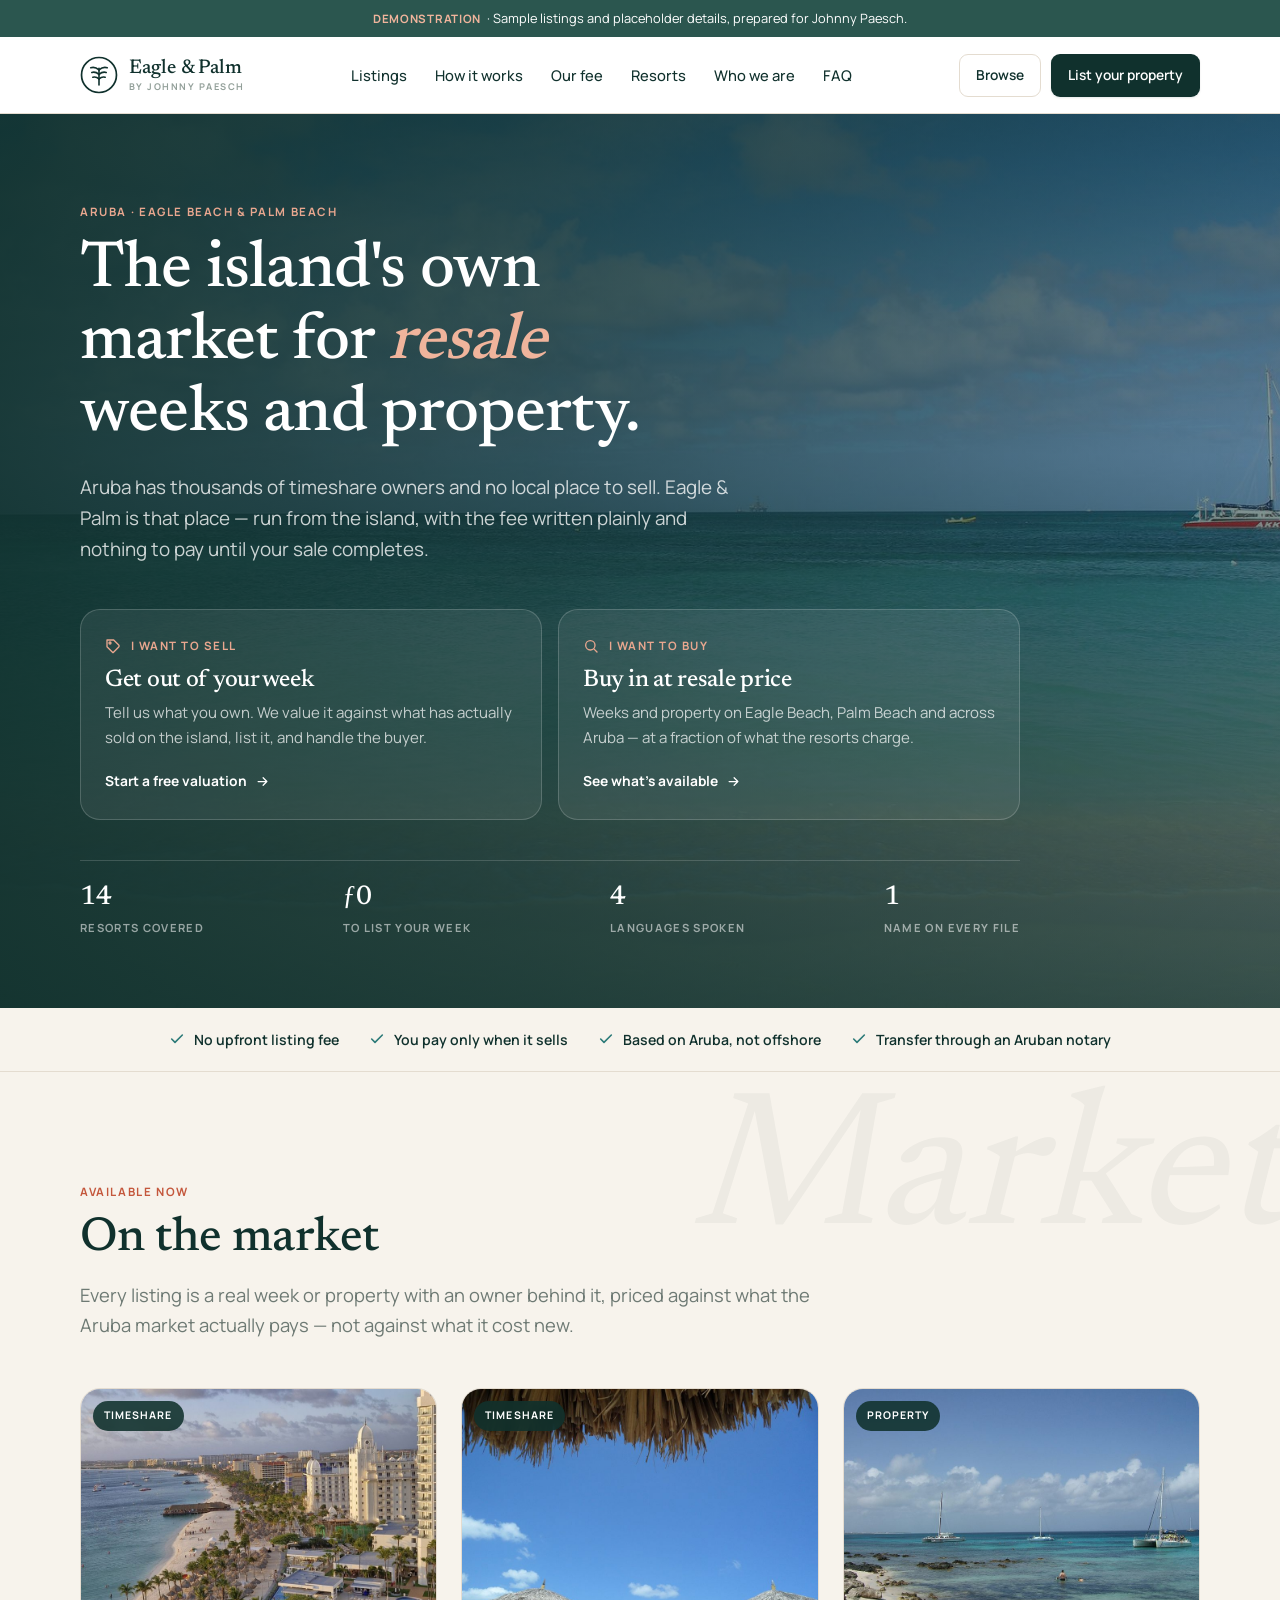
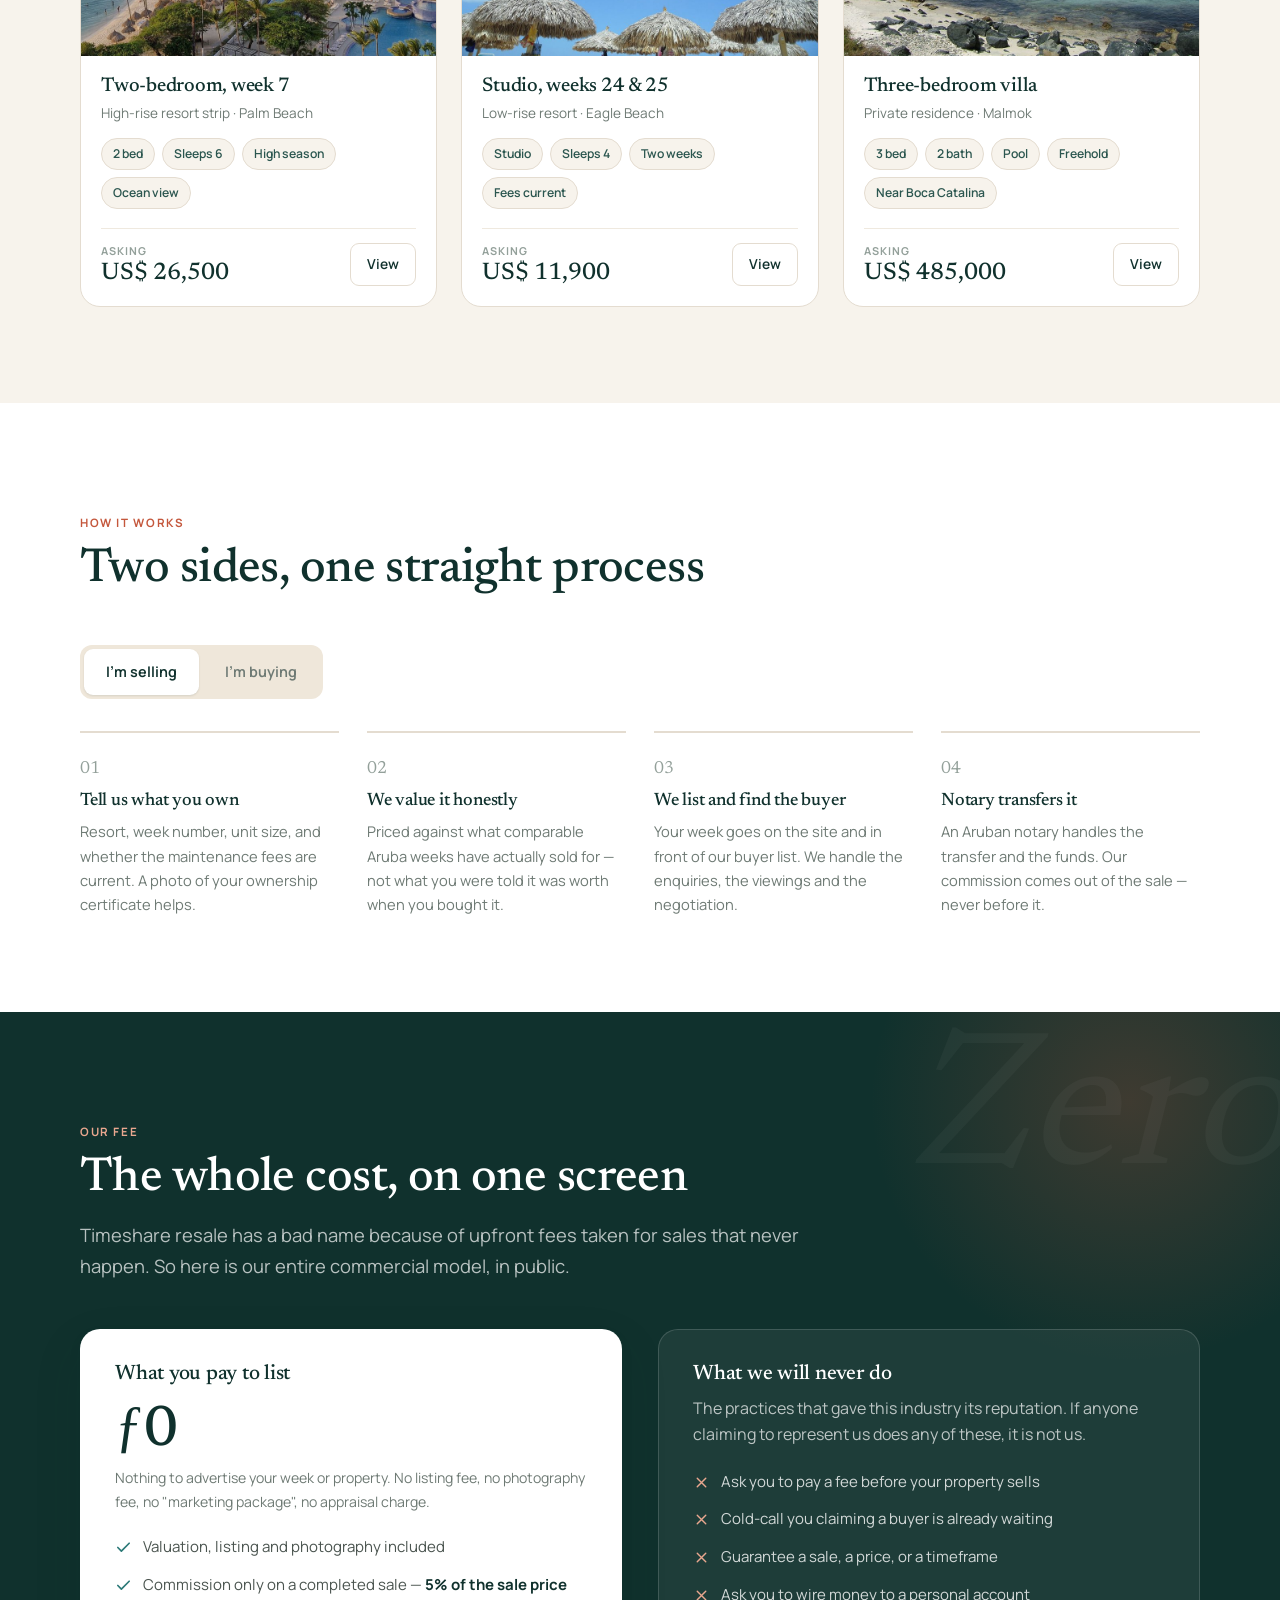
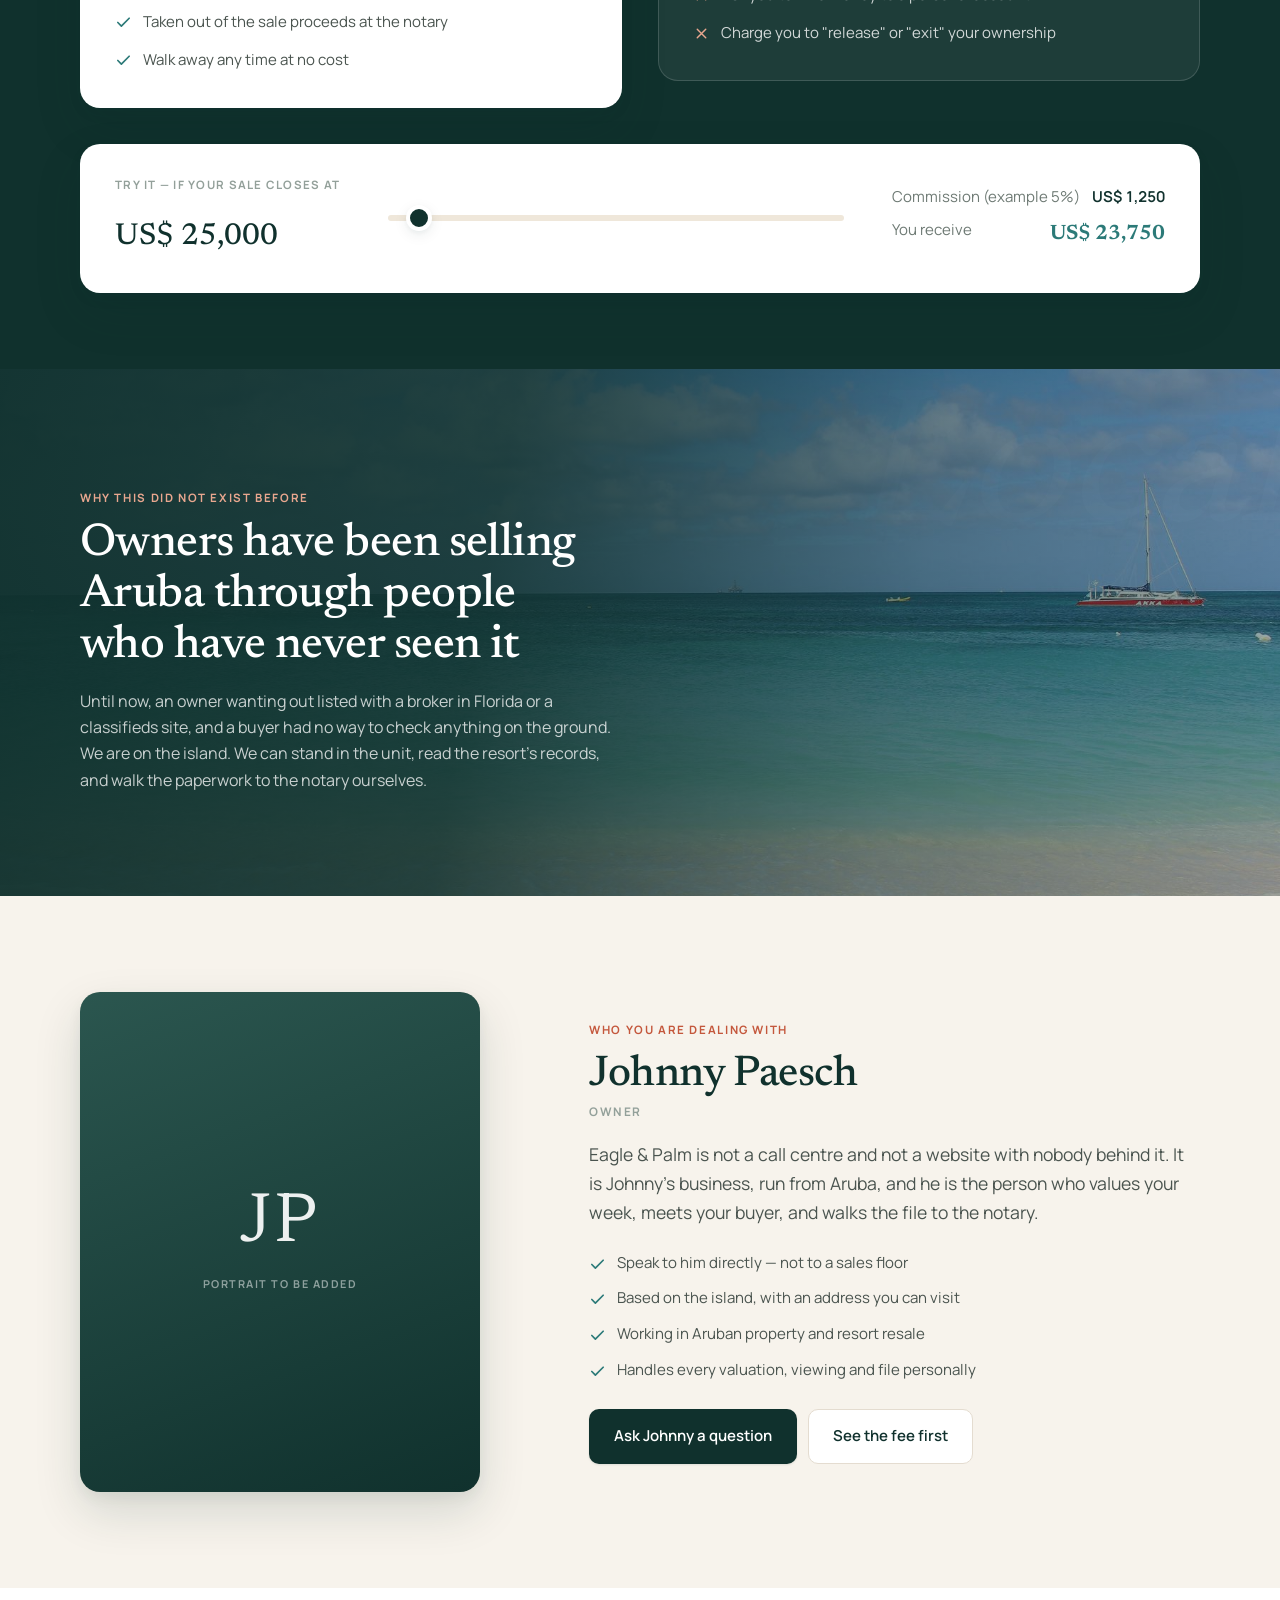
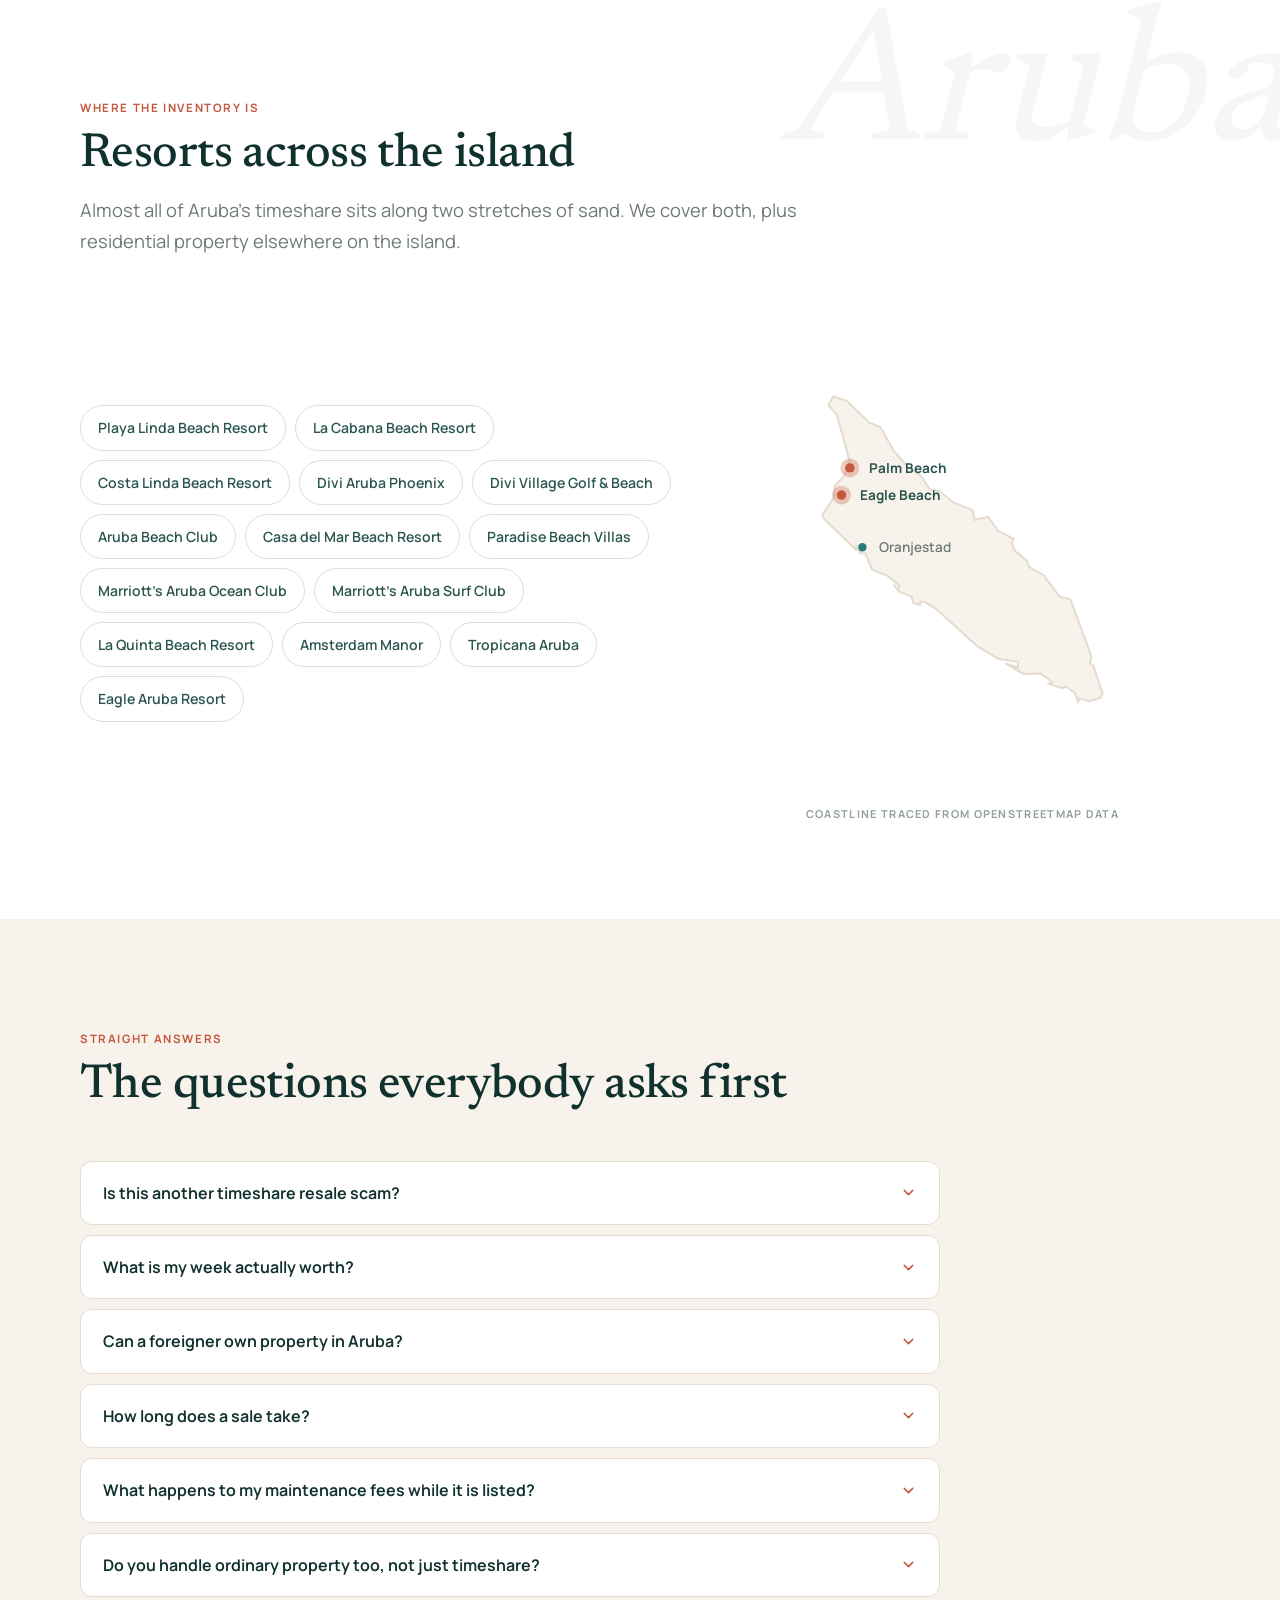
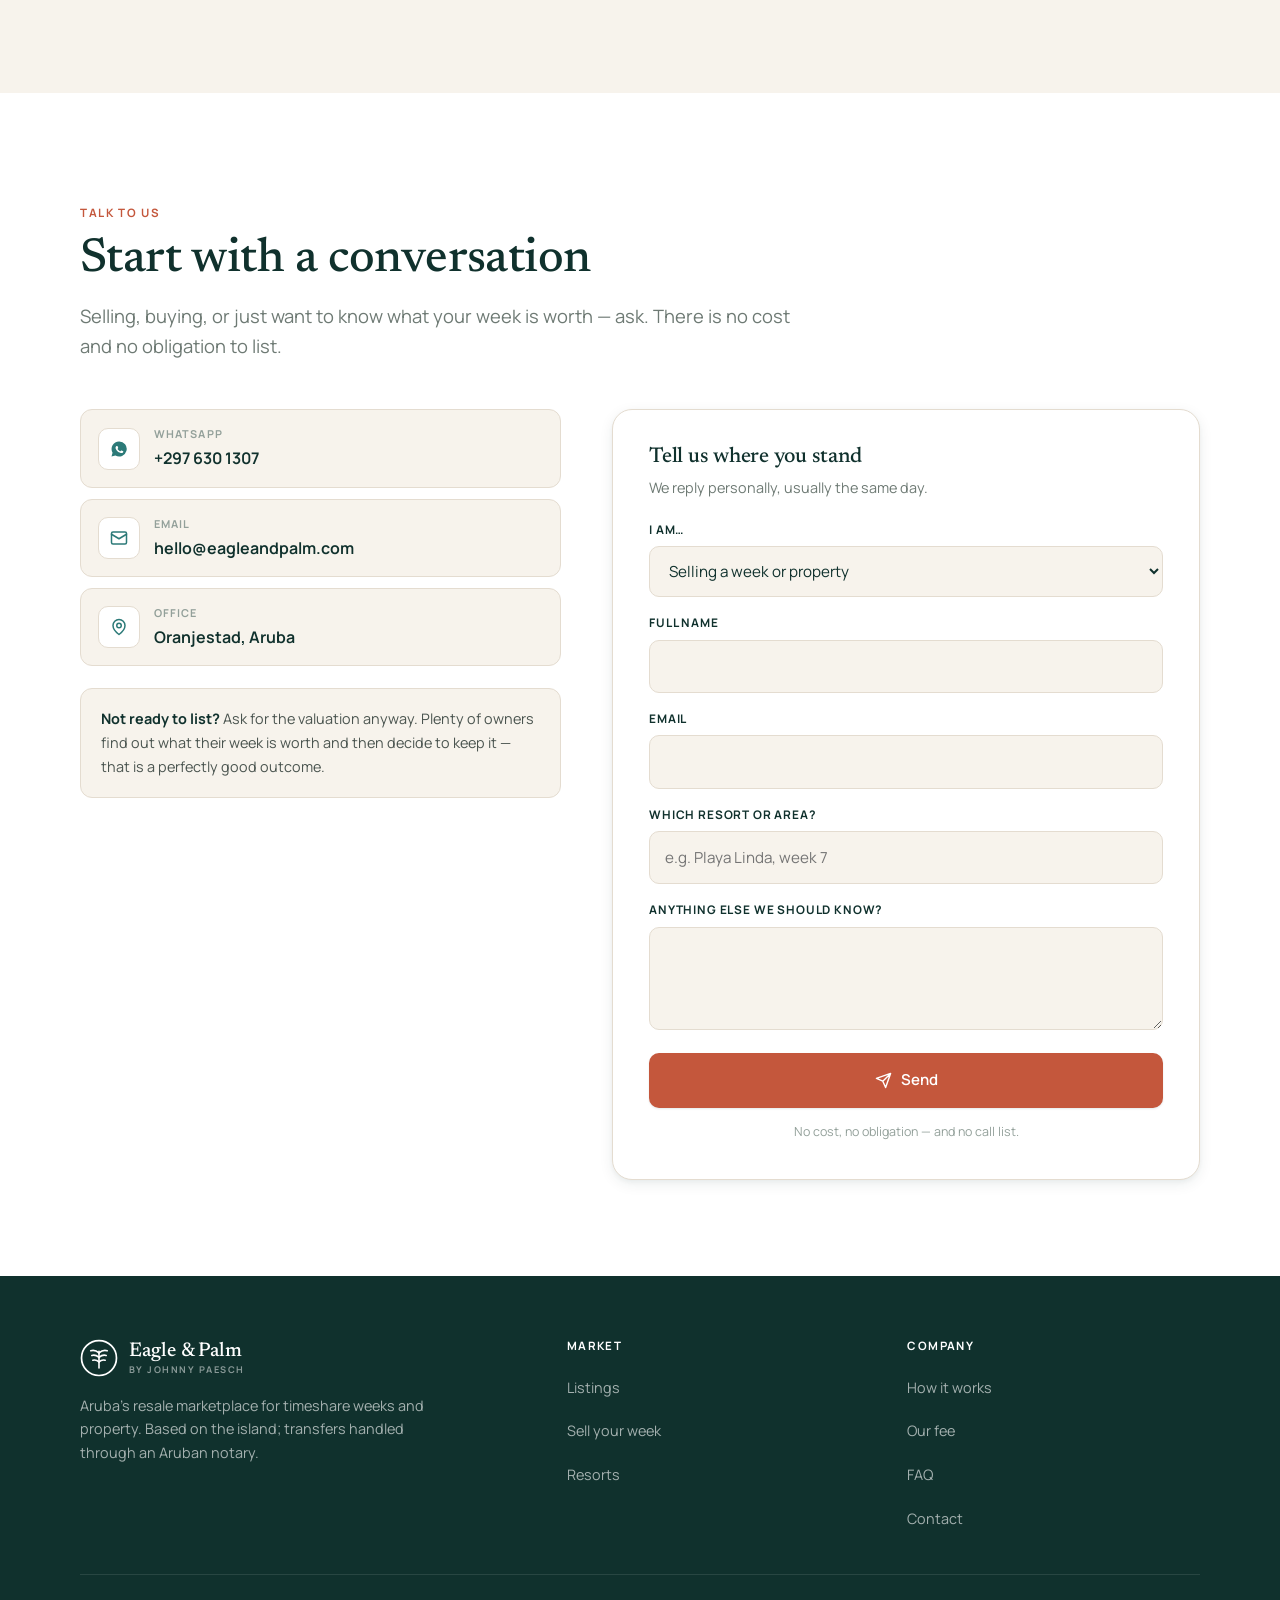
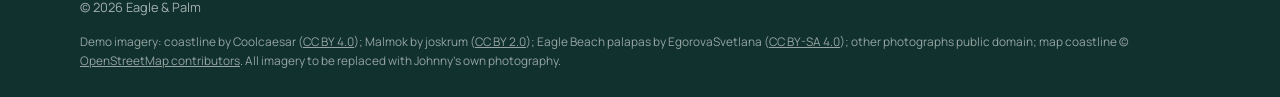
==== commit b9bbe9e2: "Play the intro seal on every page load It previously ran once per browser session, so a reload skipp" ====
--- a/index.html
+++ b/index.html
@@ -496,7 +496,7 @@
   <div class="intro-wm"><b>Eagle &amp; Palm</b><span>by Johnny Paesch</span></div>
 </div></div>
 <script>
-try{ if(sessionStorage.getItem('epIntro') || matchMedia('(prefers-reduced-motion: reduce)').matches){
+try{ if(matchMedia('(prefers-reduced-motion: reduce)').matches){
   document.getElementById('intro').style.display='none'; document.documentElement.classList.add('go');
 }}catch(e){ document.documentElement.classList.add('go'); }
 </script>
@@ -949,9 +949,8 @@
     /* intro */
     const intro = document.getElementById('intro');
     if(intro && intro.style.display !== 'none'){
-      try{ sessionStorage.setItem('epIntro','1'); }catch(e){}
       setTimeout(() => { intro.classList.add('done'); document.documentElement.classList.add('go');
-        setTimeout(() => intro.remove(), 600); }, 1350);
+        setTimeout(() => intro.remove(), 600); }, 1300);
     } else if(!document.documentElement.classList.contains('go')){
       document.documentElement.classList.add('go');
     }
